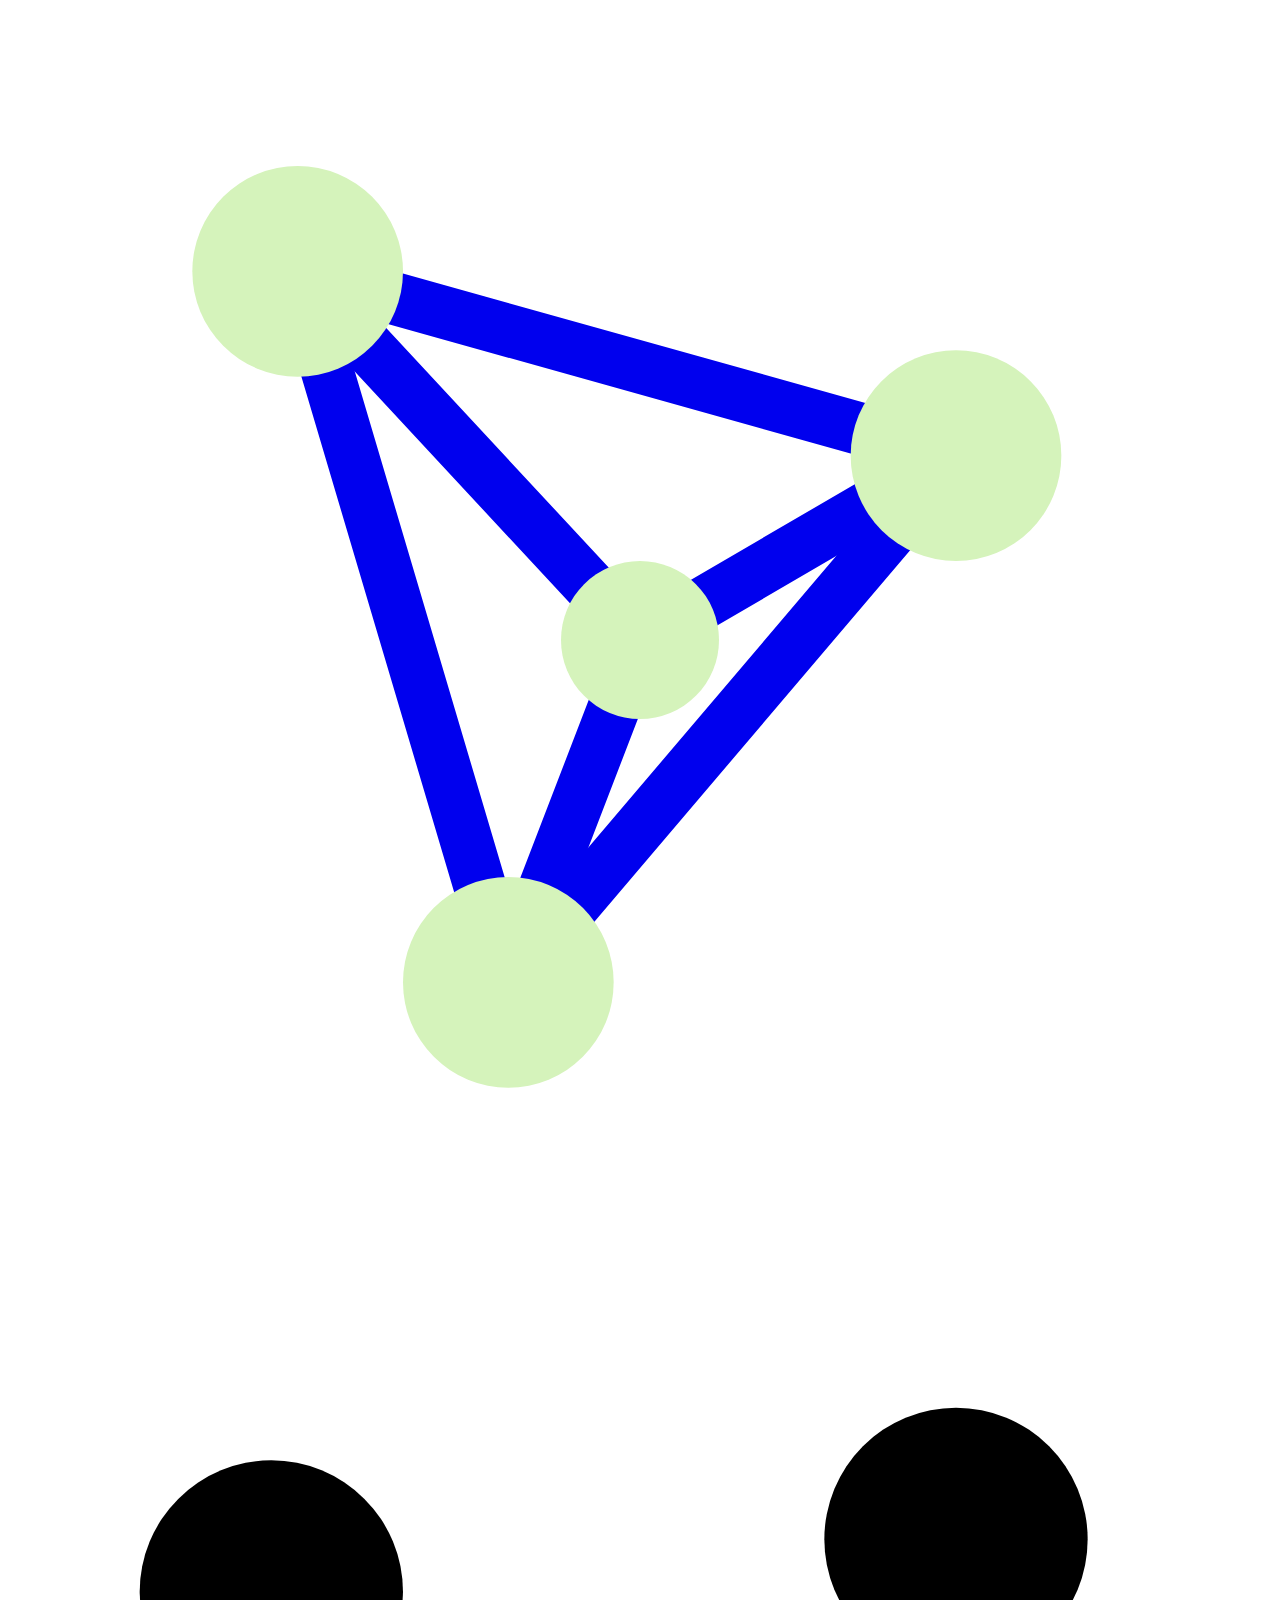
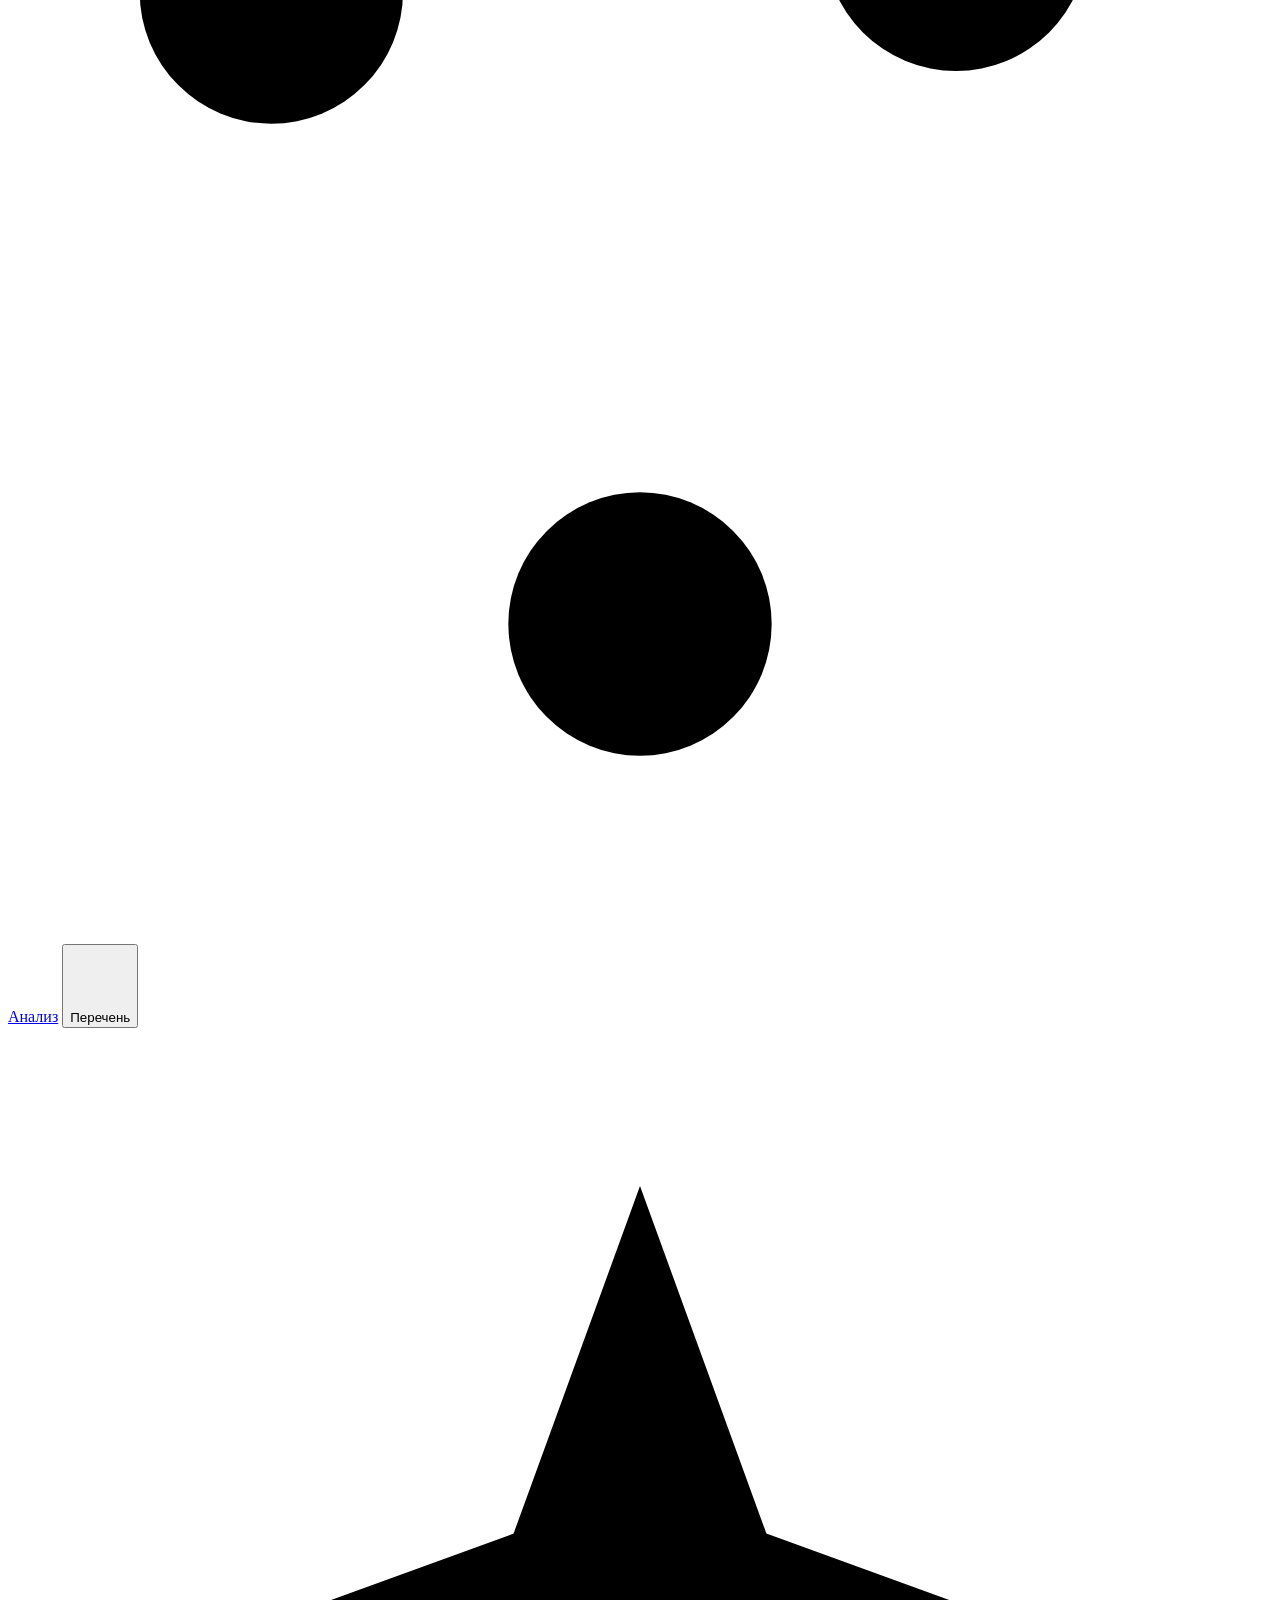
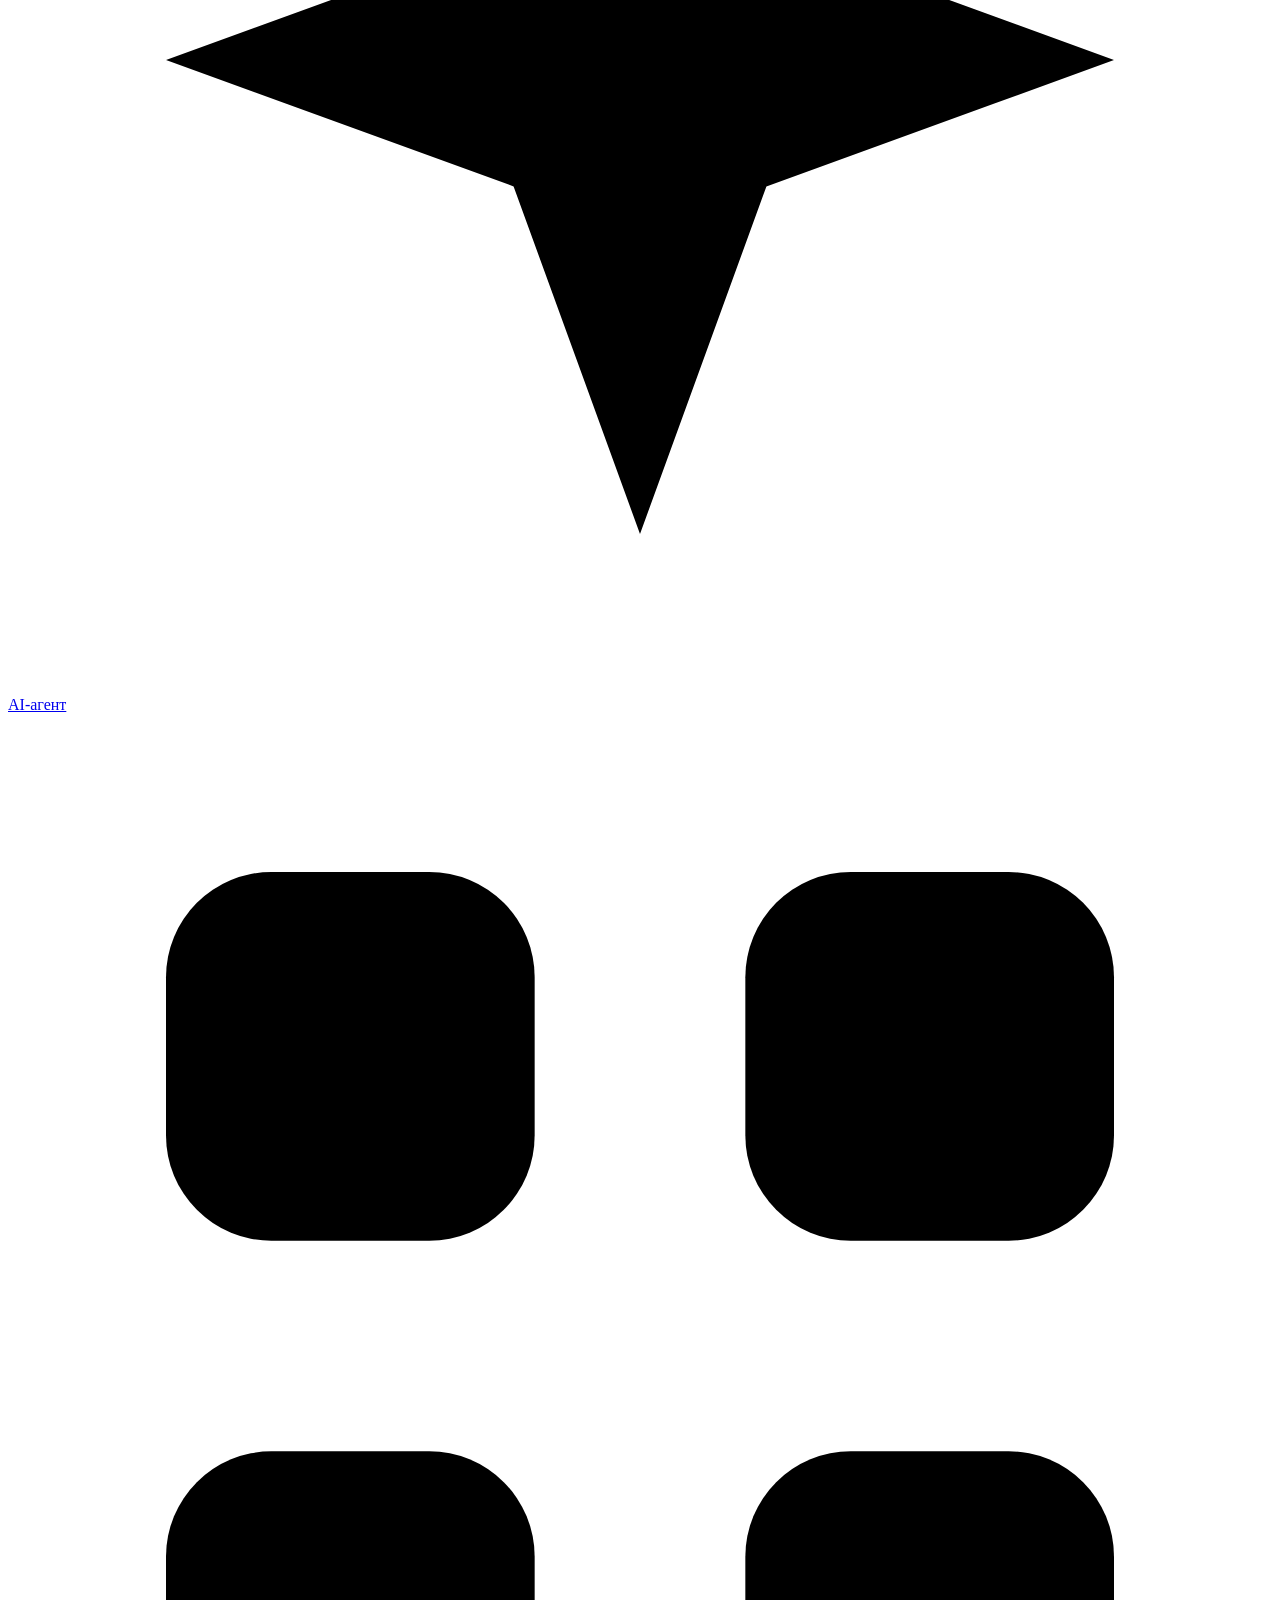
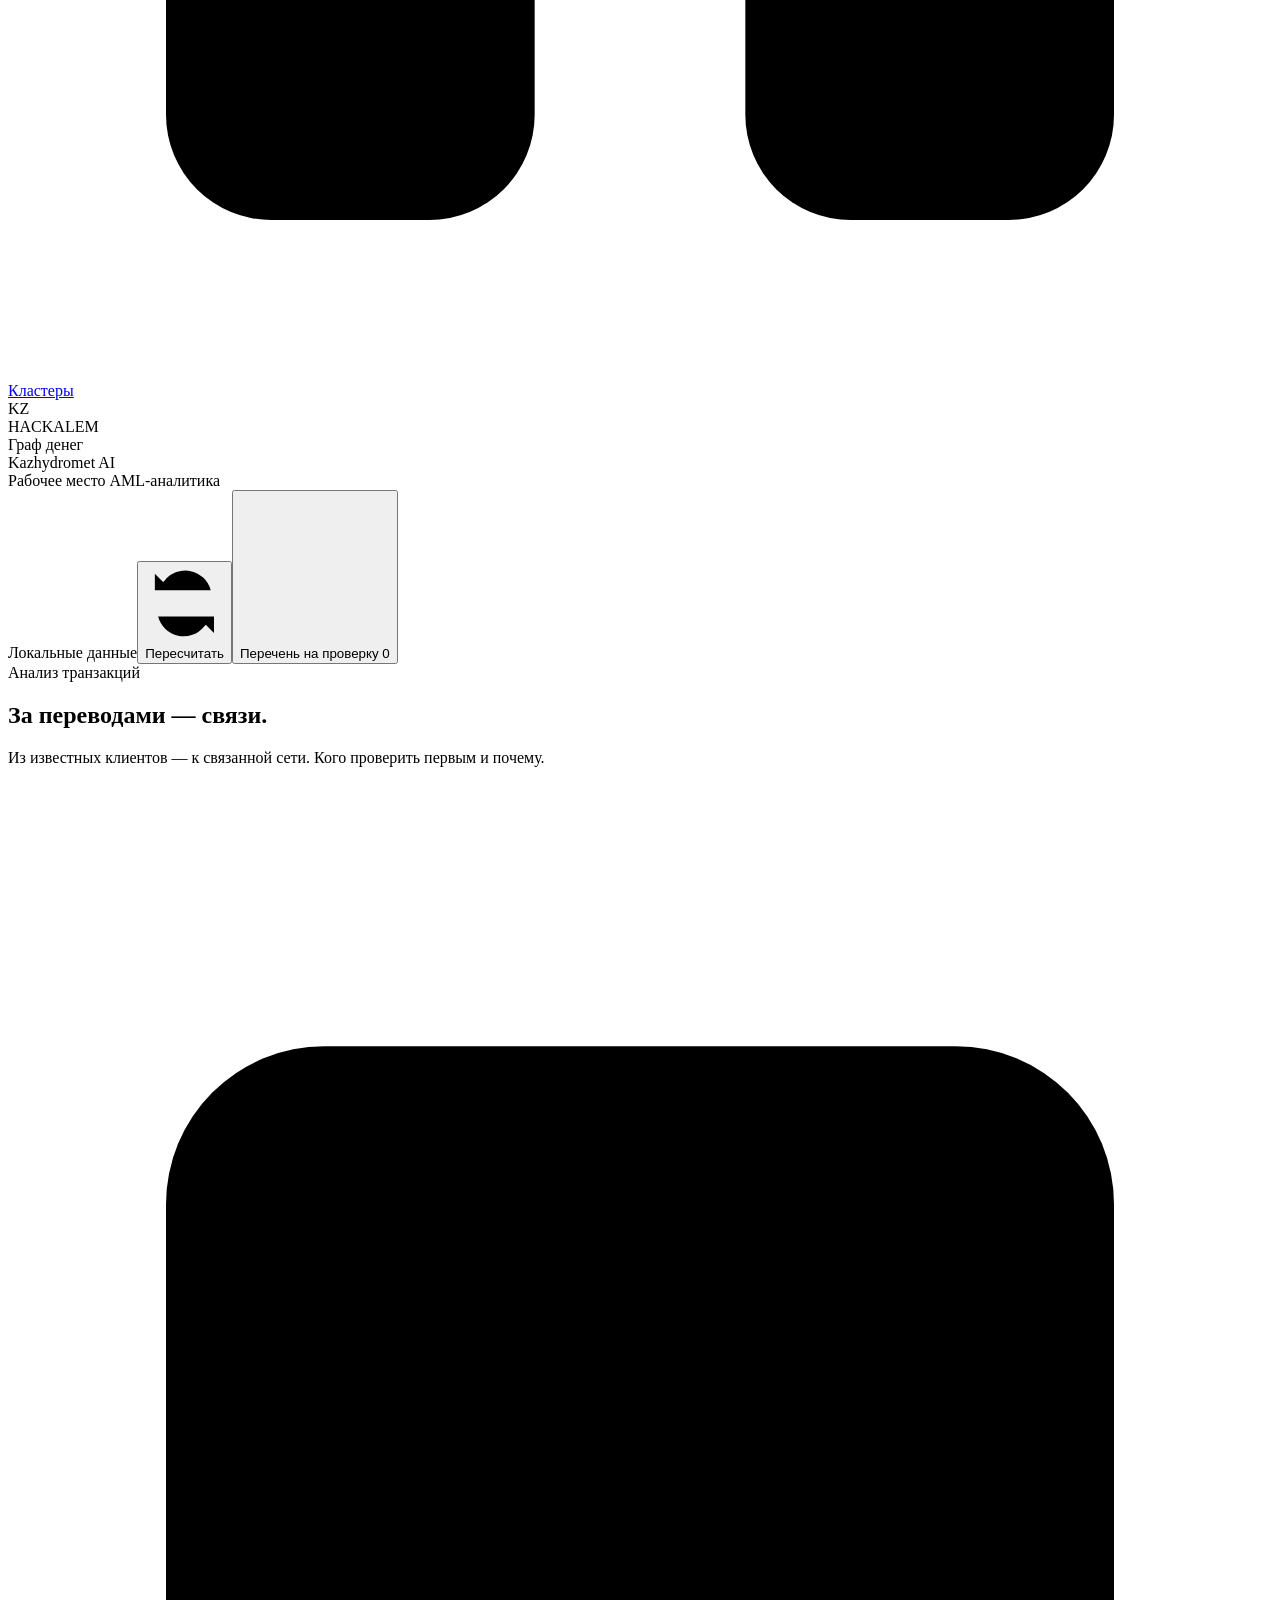
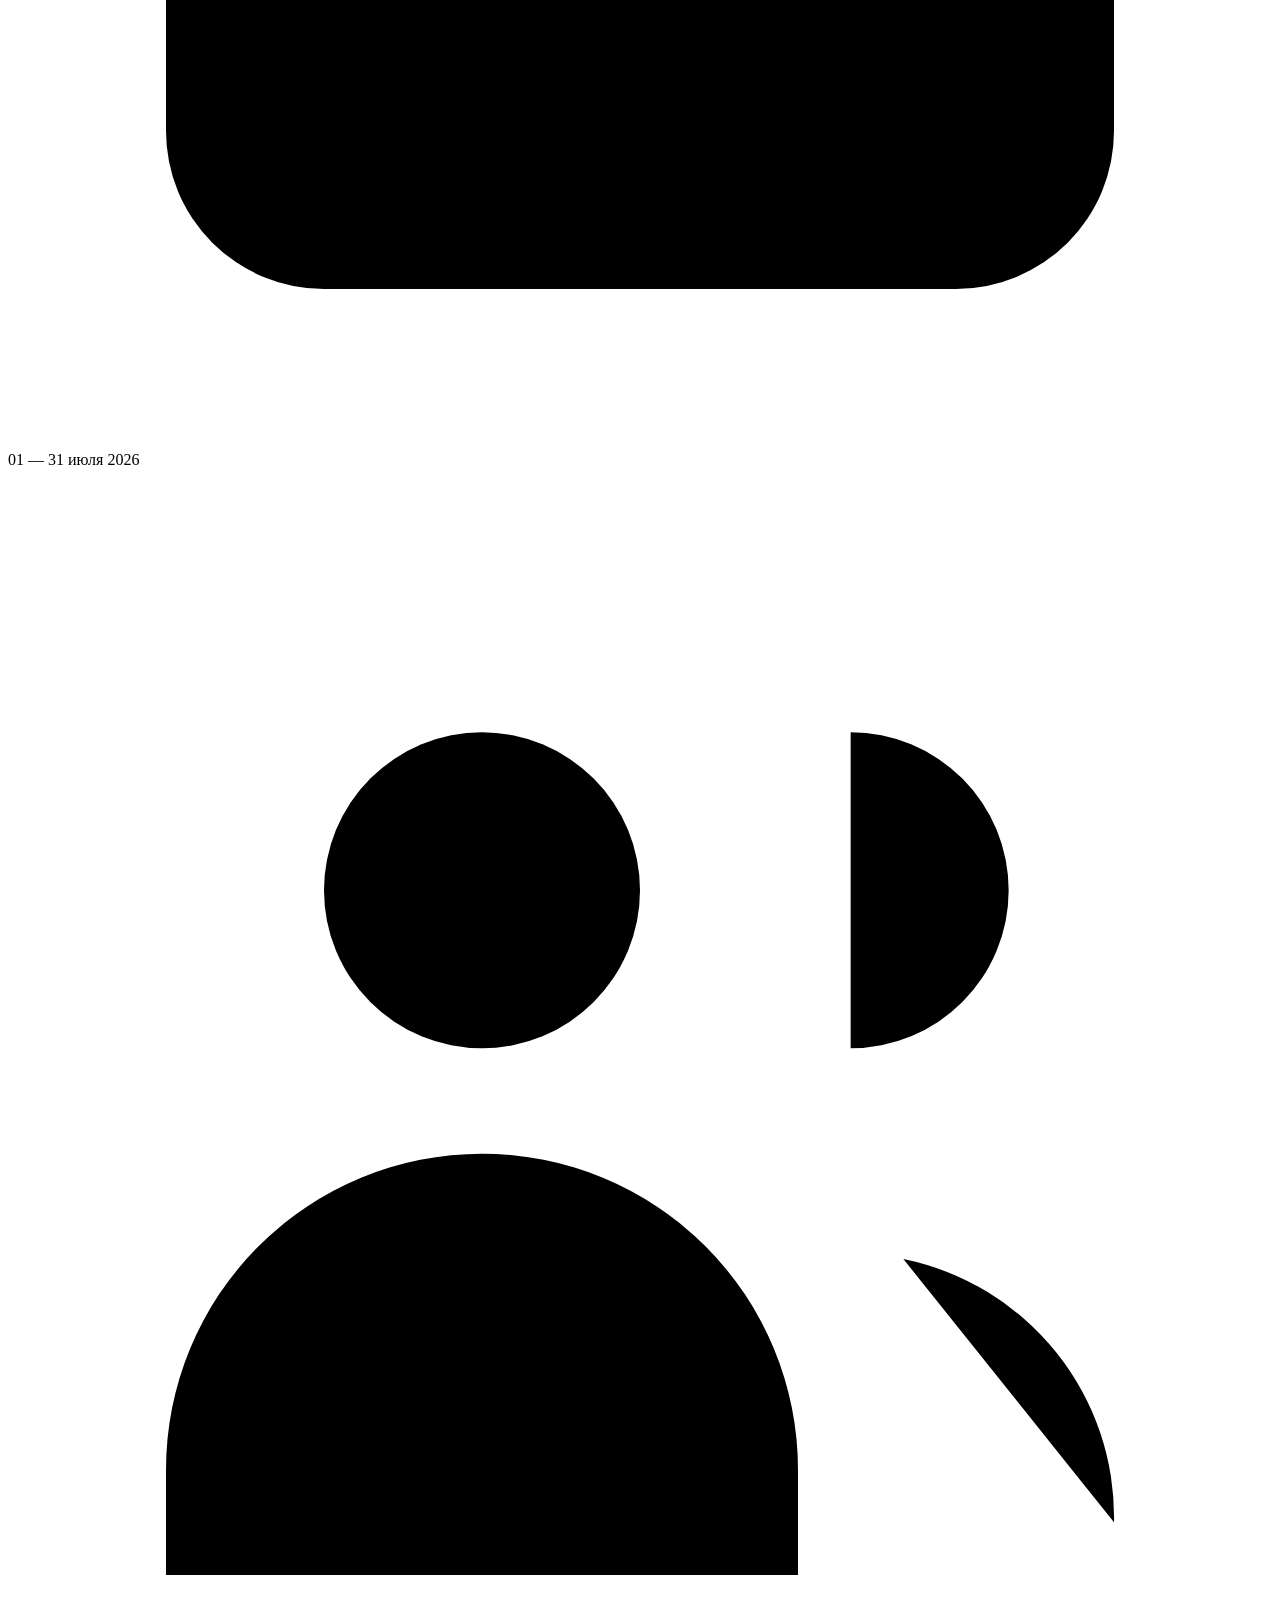
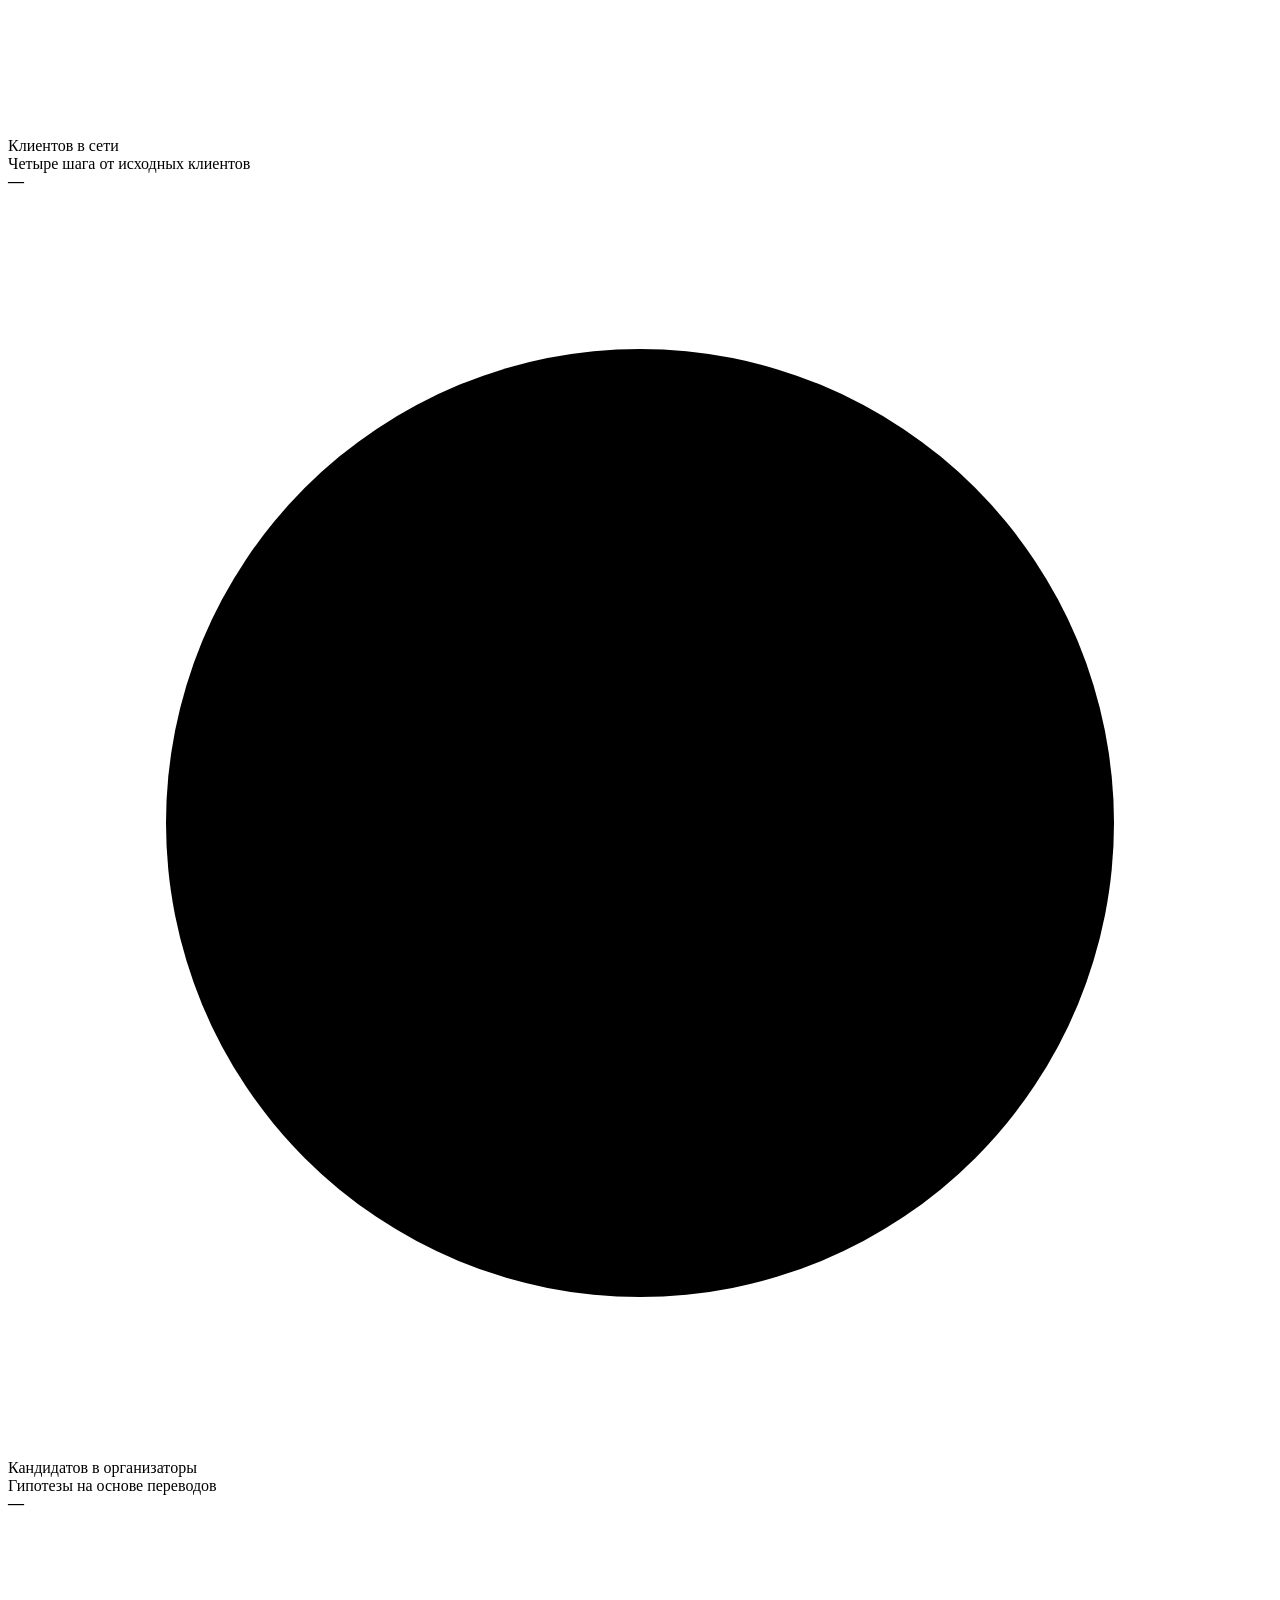
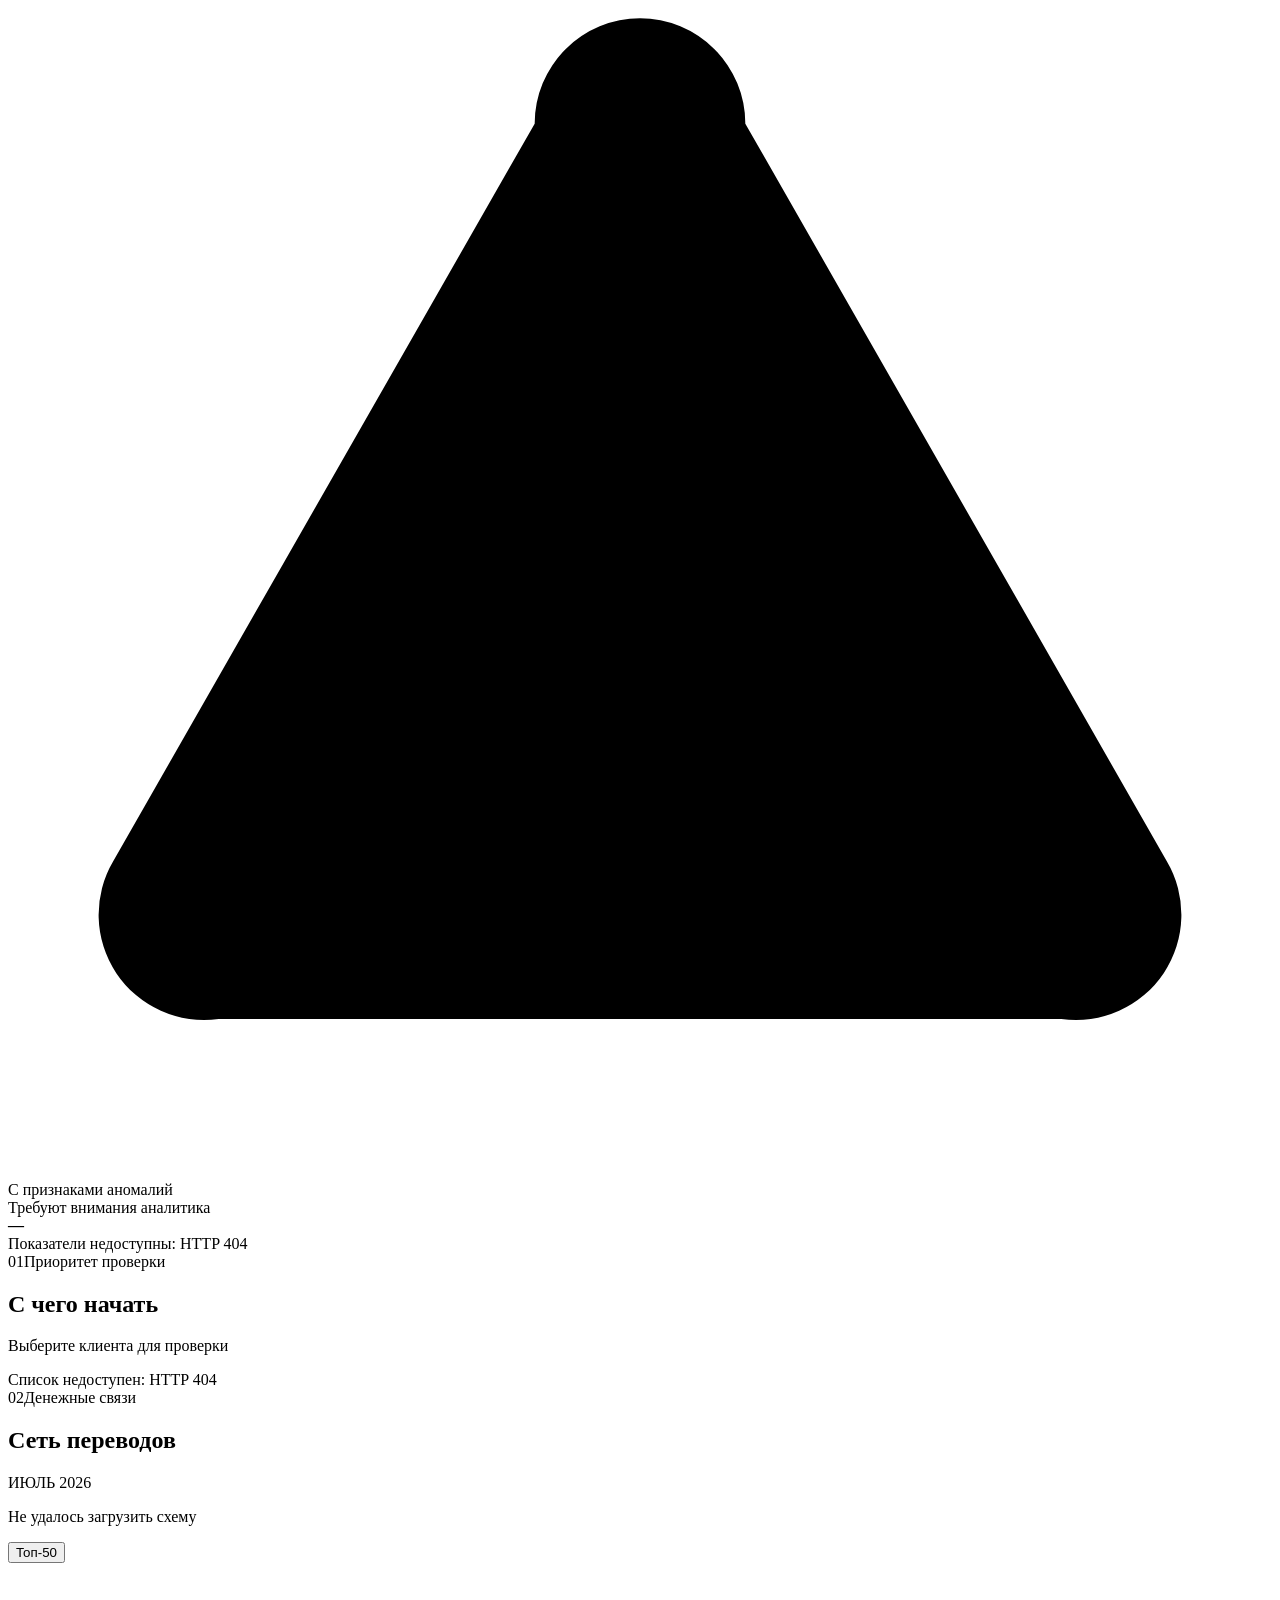
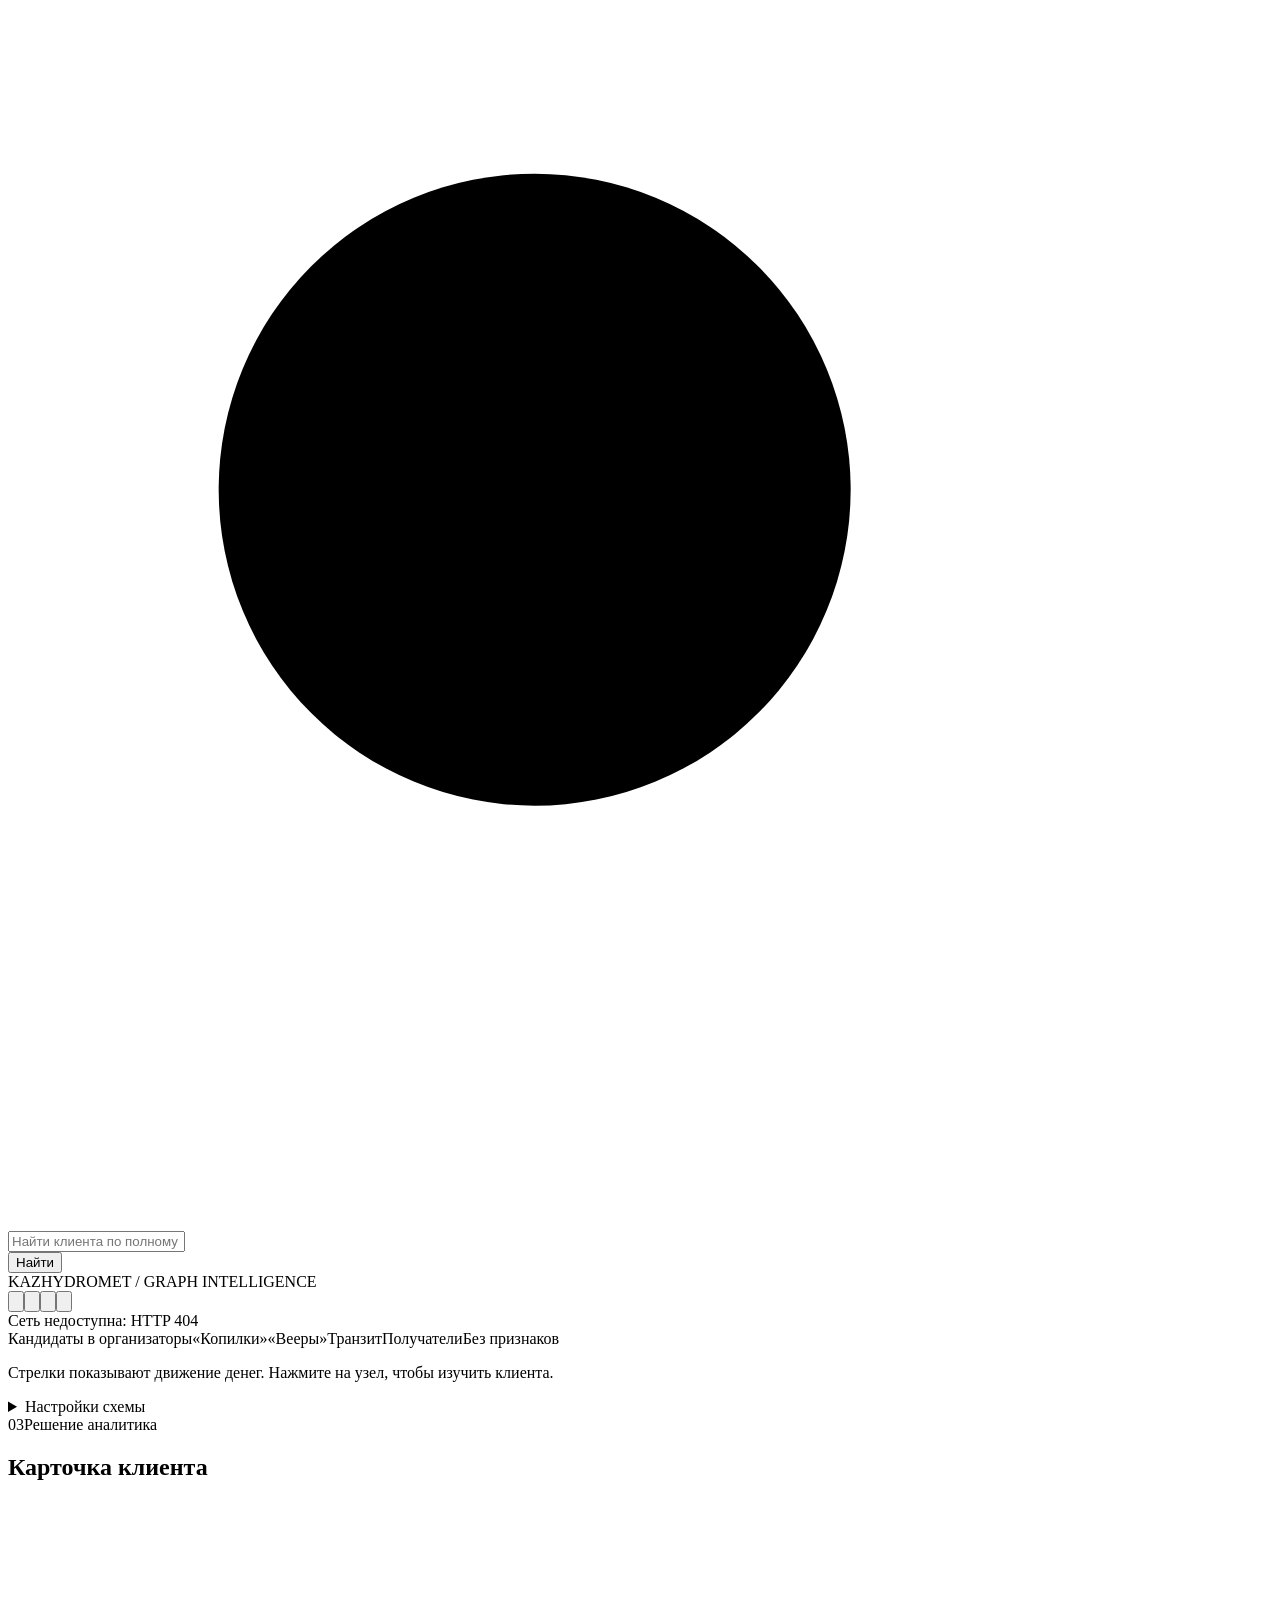
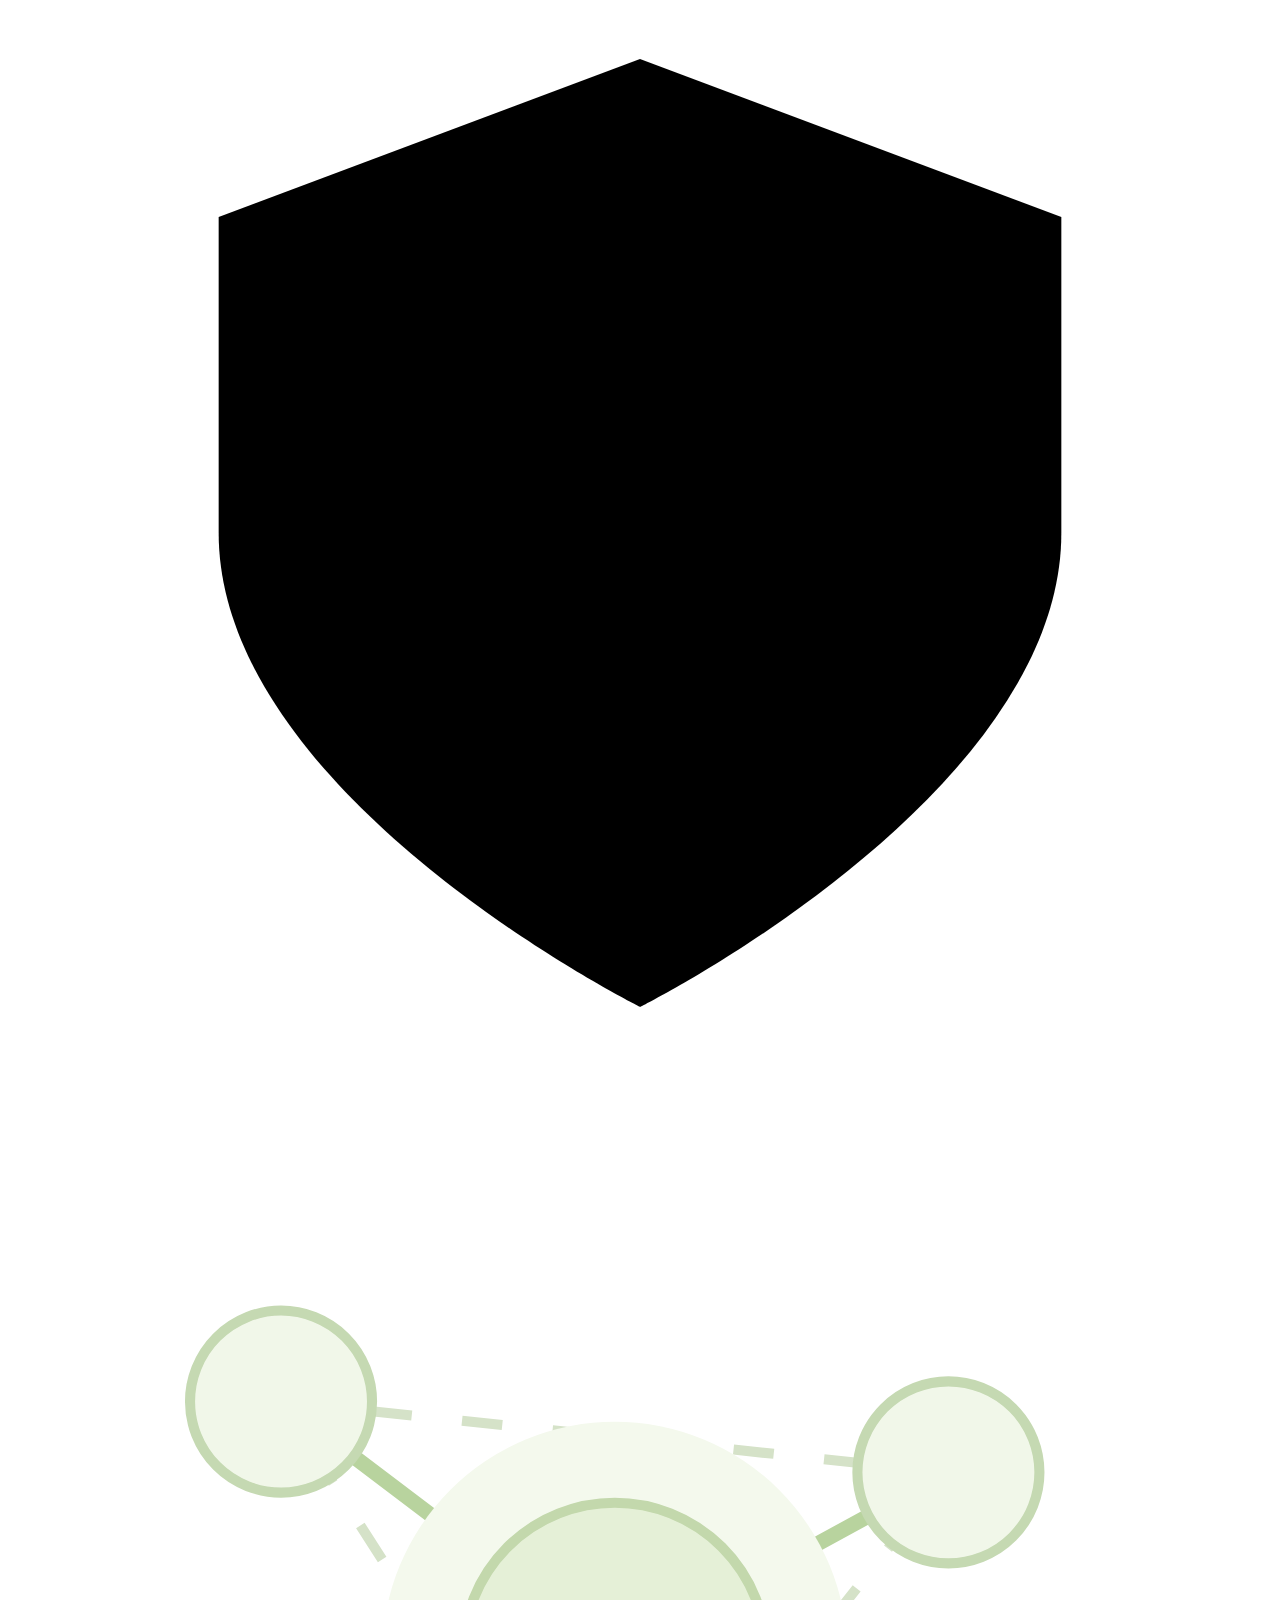
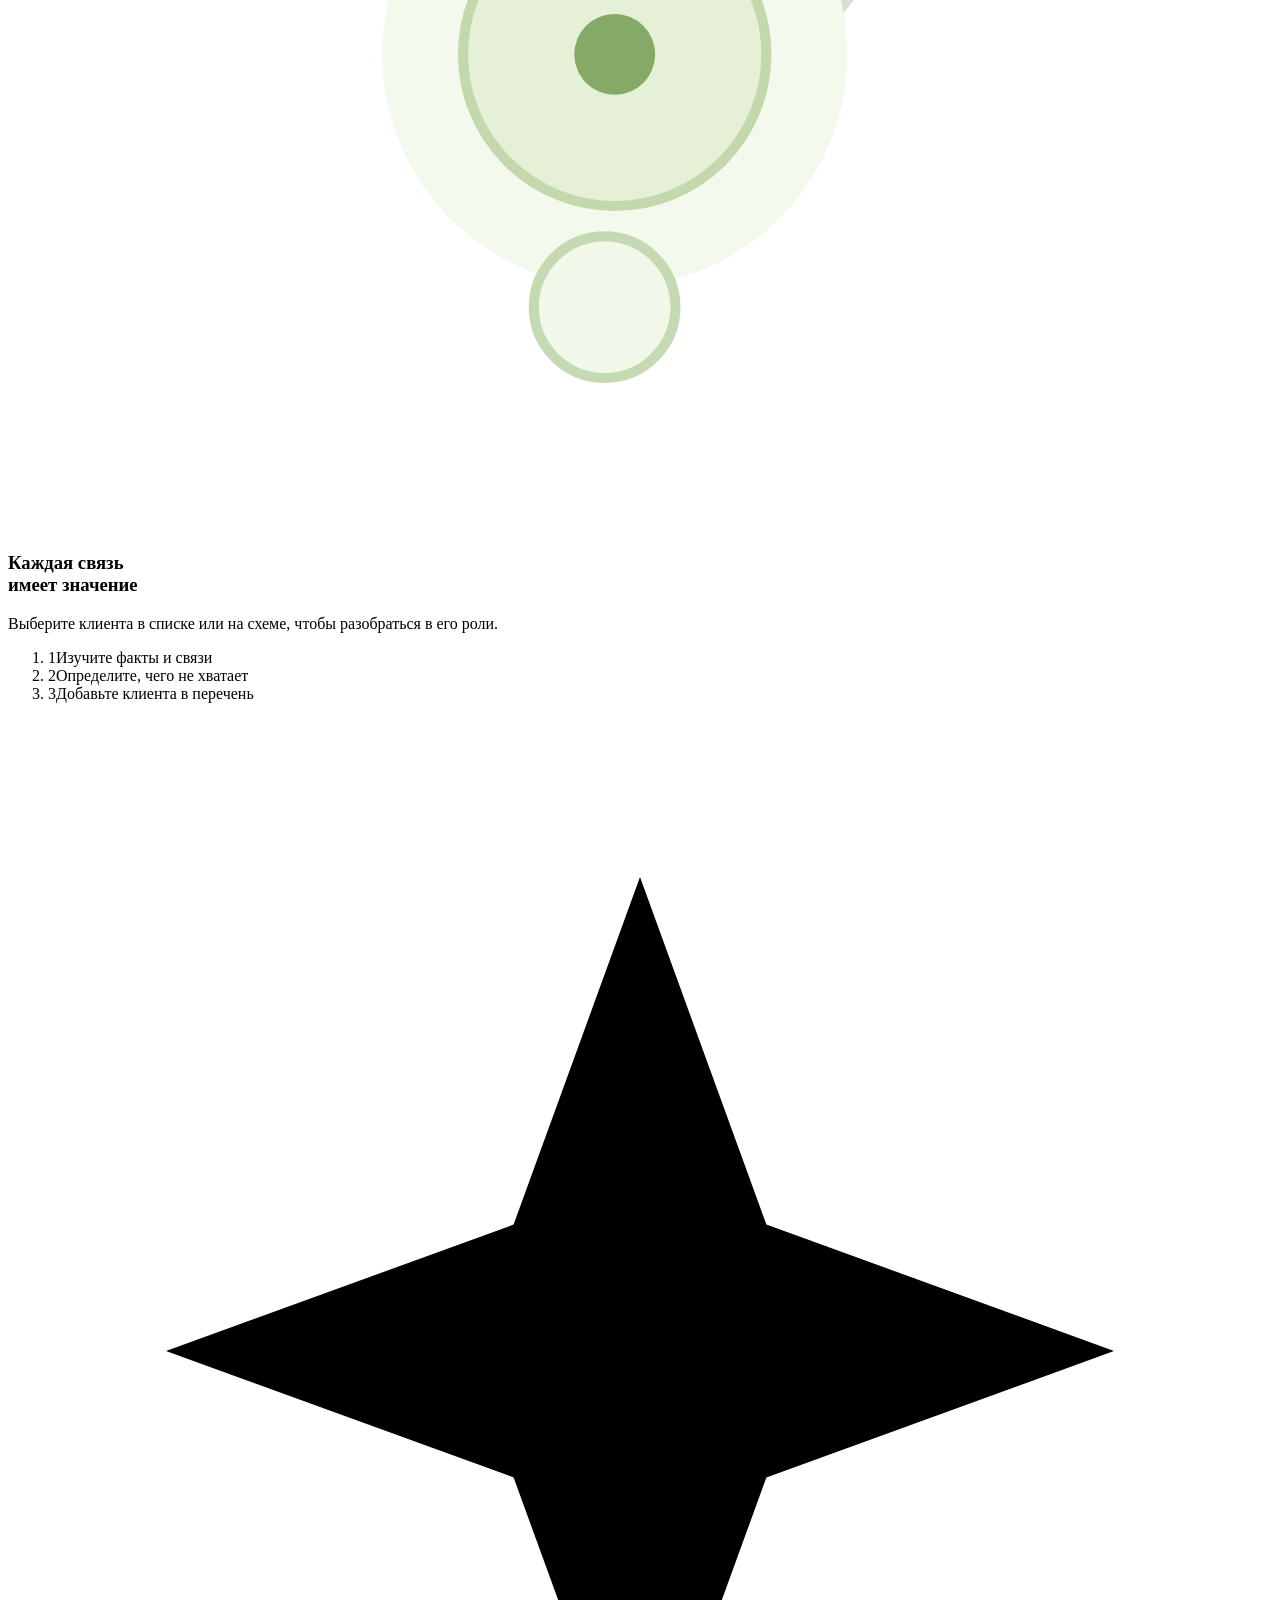
==== web/index.html @ e33b9da0 "auto: hourly snapshot (ALI)" ====
<!doctype html>
<html lang="ru">
<head>
<meta charset="utf-8"><meta name="viewport" content="width=device-width, initial-scale=1">
<title>Граф денег — перечень для проверки</title>
<link rel="icon" href="data:image/svg+xml,%3Csvg xmlns='http://www.w3.org/2000/svg' viewBox='0 0 64 64'%3E%3Crect width='64' height='64' rx='16' fill='%230f766e'/%3E%3Ctext x='32' y='46' text-anchor='middle' font-size='44' fill='white'%3E₸%3C/text%3E%3C/svg%3E">
<script src="/vendor/tailwind.js"></script><script src="/vendor/vis-network.min.js"></script>
<link rel="stylesheet" href="/app.css">
</head>
<body>
<nav class="rail" aria-label="Основная навигация">
 <a class="rail-brand" href="/" title="Граф денег — главная"><svg viewBox="0 0 48 48" fill="none" aria-hidden="true"><path d="m11 10 25 7-17 20-8-27Z" stroke="currentColor" stroke-width="2"/><path d="m11 10 13 14 12-7M24 24l-5 13" stroke="currentColor" stroke-width="2"/><circle cx="11" cy="10" r="4" fill="#d5f3bb"/><circle cx="36" cy="17" r="4" fill="#d5f3bb"/><circle cx="19" cy="37" r="4" fill="#d5f3bb"/><circle cx="24" cy="24" r="3" fill="#d5f3bb"/></svg></a>
 <div class="rail-nav">
  <a class="rail-link active" href="#workspace" data-scroll="workspace"><svg class="icon" viewBox="0 0 24 24" aria-hidden="true"><circle cx="5" cy="6" r="2.5"/><circle cx="18" cy="5" r="2.5"/><circle cx="12" cy="18" r="2.5"/><path d="m7 8 4 8M16 7l-3 9M8 6h7"/></svg><span>Анализ</span></a>
  <button class="rail-link" data-open-review><svg class="icon" viewBox="0 0 24 24" aria-hidden="true"><path d="M9 5h11M9 12h11M9 19h11M3 5h1M3 12h1M3 19h1"/></svg><span>Перечень</span></button>
  <a class="rail-link" href="#chatPanel" data-scroll="chatPanel"><svg class="icon" viewBox="0 0 24 24" aria-hidden="true"><path d="m12 3 2.4 6.6L21 12l-6.6 2.4L12 21l-2.4-6.6L3 12l6.6-2.4L12 3ZM20 2v4m-2-2h4"/></svg><span>AI-агент</span></a>
  <a class="rail-link" href="#clusterPanel" data-scroll="clusterPanel"><svg class="icon" viewBox="0 0 24 24" aria-hidden="true"><rect x="3" y="3" width="7" height="7" rx="2"/><rect x="14" y="3" width="7" height="7" rx="2"/><rect x="3" y="14" width="7" height="7" rx="2"/><rect x="14" y="14" width="7" height="7" rx="2"/></svg><span>Кластеры</span></a>
 </div>
 <div class="rail-bottom"><div class="rail-avatar" title="Команда Kazhydromet AI">KZ</div><span>HACKALEM</span></div>
</nav>
<div class="app-frame">
<header class="masthead"><div class="shell masthead-inner">
 <div class="brand"><div><div class="brand-title">Граф денег</div><div class="brand-subtitle">Kazhydromet AI</div></div><div class="brand-divider"></div><span class="workspace-label">Рабочее место AML-аналитика</span></div>
 <div class="actions"><span class="connection"><i></i>Локальные данные</span><button id="recompute" class="button" title="Пересчитать сеть из исходных данных"><svg class="icon" viewBox="0 0 24 24" aria-hidden="true"><path d="M20 8a8 8 0 0 0-14-3L3 8m0-5v5h5M4 16a8 8 0 0 0 14 3l3-3m0 5v-5h-5"/></svg><span>Пересчитать</span></button><button id="reviewOpen" class="button primary"><svg class="icon" viewBox="0 0 24 24" aria-hidden="true"><path d="M9 5h11M9 12h11M9 19h11M3 5h1M3 12h1M3 19h1"/></svg>Перечень на проверку <span class="count-badge" id="reviewCount">0</span></button></div>
</div></header>
<main class="shell">
<section aria-label="Обзор сети"><div class="intro"><div><div class="intro-label"><i></i>Анализ транзакций</div><h1>За переводами — связи.</h1><p id="introLine">Из известных клиентов — к связанной сети. Кого проверить первым и почему.</p></div><div class="period"><svg class="icon" viewBox="0 0 24 24" aria-hidden="true"><rect x="3" y="5" width="18" height="16" rx="3"/><path d="M7 3v4m10-4v4M3 11h18m-13 5h2m4 0h2"/></svg>01 — 31 июля 2026</div></div>
<div class="kpis">
 <div class="kpi"><div class="kpi-symbol"><svg class="icon" viewBox="0 0 24 24" aria-hidden="true"><circle cx="9" cy="8" r="3"/><path d="M3 21v-2a6 6 0 0 1 12 0v2m1-16a3 3 0 0 1 0 6m1 4a5 5 0 0 1 4 5"/></svg></div><div><div class="kpi-label">Клиентов в сети</div><div class="kpi-caption">Четыре шага от исходных клиентов</div></div><strong id="kpiNodes">—</strong></div>
 <div class="kpi emphasis"><div class="kpi-symbol"><svg class="icon" viewBox="0 0 24 24" aria-hidden="true"><circle cx="12" cy="12" r="9"/><circle cx="12" cy="12" r="5"/><circle cx="12" cy="12" r="1"/></svg></div><div><div class="kpi-label">Кандидатов в организаторы</div><div class="kpi-caption">Гипотезы на основе переводов</div></div><strong id="kpiCoordinators">—</strong></div>
 <div class="kpi alert"><div class="kpi-symbol"><svg class="icon" viewBox="0 0 24 24" aria-hidden="true"><path d="m10 4-8 14a2 2 0 0 0 2 3h16a2 2 0 0 0 2-3L14 4a2 2 0 0 0-4 0Z"/><path d="M12 9v5m0 3v.1"/></svg></div><div><div class="kpi-label">С признаками аномалий</div><div class="kpi-caption">Требуют внимания аналитика</div></div><strong id="kpiAnomalies">—</strong></div>
</div><div id="overviewStatus" class="status" role="status"></div></section>
<div class="workspace" id="workspace">
<section class="panel top-panel" aria-labelledby="topHeading"><div class="panel-heading"><div class="eyebrow"><span class="section-index">01</span>Приоритет проверки</div><h2 id="topHeading">С чего начать</h2><p class="small">Выберите клиента для проверки</p></div><div id="topList" class="top-list"></div><div class="top-footer"><button id="showMore" class="button small-button" hidden>Показать ещё <svg class="icon" viewBox="0 0 24 24" aria-hidden="true"><path d="M5 12h14m-5-5 5 5-5 5"/></svg></button></div><div id="topStatus" class="status top-status" role="status">Загружаю список…</div></section>
<section class="panel graph-panel" aria-labelledby="graphHeading"><div class="graph-heading"><div><div class="eyebrow"><span class="section-index">02</span>Денежные связи</div><div class="graph-title-row"><h2 id="graphHeading">Сеть переводов</h2><span class="live-pill">ИЮЛЬ 2026</span></div><p id="graphCount" class="small">Загружаю сеть…</p></div><button id="showTop" class="button small-button active" aria-pressed="true">Топ-50</button></div>
<form id="searchForm" class="search"><div class="search-field"><svg class="icon" viewBox="0 0 24 24" aria-hidden="true"><circle cx="10" cy="10" r="6"/><path d="m15 15 6 6"/></svg><input id="searchGid" inputmode="numeric" maxlength="18" aria-label="Поиск клиента по gid" placeholder="Найти клиента по полному gid" autocomplete="off"></div><button class="button primary">Найти</button></form>
<div class="graph-stage"><div id="network" aria-label="Схема сети с направлением переводов"></div><span class="graph-watermark">KAZHYDROMET / GRAPH INTELLIGENCE</span><div class="graph-toolbar"><button class="icon-button" id="zoomIn" title="Приблизить" aria-label="Приблизить схему"><svg class="icon" viewBox="0 0 24 24" aria-hidden="true"><path d="M12 5v14M5 12h14"/></svg></button><button class="icon-button" id="zoomOut" title="Отдалить" aria-label="Отдалить схему"><svg class="icon" viewBox="0 0 24 24" aria-hidden="true"><path d="M5 12h14"/></svg></button><button class="icon-button" id="fitGraph" title="Показать все узлы" aria-label="Уместить схему"><svg class="icon" viewBox="0 0 24 24" aria-hidden="true"><path d="M8 3H3v5m13-5h5v5M3 16v5h5m13-5v5h-5"/></svg></button><button class="icon-button" id="expandGraph" title="На весь экран" aria-label="Схема на весь экран"><svg class="icon" viewBox="0 0 24 24" aria-hidden="true"><path d="M14 3h7v7M10 21H3v-7m18-11-7 7M3 21l7-7"/></svg></button></div></div>
<div id="graphStatus" class="status graph-status" role="status">Загружаю связи…</div><div id="legend" class="legend"></div><p class="graph-help">Стрелки показывают движение денег. Нажмите на узел, чтобы изучить клиента.</p><details class="settings"><summary>Настройки схемы</summary><div class="settings-controls"><label>Цвет узлов<select id="colorMode"><option value="role">По роли</option><option value="cluster">По кластеру</option></select></label><label>Кластер<select id="clusterFilter"><option value="">Все</option></select></label><button id="showAll" class="button small-button" aria-pressed="false">Вся сеть</button></div><p class="small">Размер — приоритет, толщина стрелки — сумма. Чёрная рамка — исходный клиент, золотая — возвратные связи, пунктир — обрыв выгрузки.</p></details></section>
<aside class="panel node-panel" aria-labelledby="cardHeading"><div class="node-head"><div><div class="eyebrow"><span class="section-index">03</span>Решение аналитика</div><h2 id="cardHeading">Карточка клиента</h2><div id="nodeStatus" class="status" role="status"></div></div><div class="node-head-symbol"><svg class="icon" viewBox="0 0 24 24" aria-hidden="true"><path d="m12 3 8 3v6c0 5-8 9-8 9s-8-4-8-9V6l8-3Z"/><path d="m8 12 3 3 5-6"/></svg></div></div><div id="nodeCard" class="node-body"><div class="node-empty"><div class="empty-symbol"><svg viewBox="0 0 125 95" fill="none" aria-hidden="true"><path d="m27 23 66 7-34 43-32-50Z" stroke="#d5e2c8" stroke-dasharray="4 5"/><path d="m27 23 33 25 33-18M60 48l-1 25" stroke="#b8d39e" stroke-width="1.5"/><circle cx="60" cy="48" r="23" fill="#f4f9ed"/><circle cx="60" cy="48" r="15" fill="#e5f0d7" stroke="#c3d8ac"/><circle cx="27" cy="23" r="9" fill="#f1f7e9" stroke="#c5d9b2"/><circle cx="93" cy="30" r="9" fill="#f1f7e9" stroke="#c5d9b2"/><circle cx="59" cy="73" r="7" fill="#f1f7e9" stroke="#c5d9b2"/><circle cx="60" cy="48" r="4" fill="#85a967"/></svg></div><h3>Каждая связь<br>имеет значение</h3><p>Выберите клиента в списке или на схеме, чтобы разобраться в его роли.</p><ol class="empty-steps"><li><span>1</span>Изучите факты и связи</li><li><span>2</span>Определите, чего не хватает</li><li><span>3</span>Добавьте клиента в перечень</li></ol></div></div><div class="card-actions" id="cardActions" hidden></div></aside>
</div>
<section class="panel chat-panel" id="chatPanel" aria-labelledby="chatHeading"><div class="chat-title"><div class="ai-symbol"><svg class="icon" viewBox="0 0 24 24" aria-hidden="true"><path d="m12 3 2.4 6.6L21 12l-6.6 2.4L12 21l-2.4-6.6L3 12l6.6-2.4L12 3ZM20 2v4m-2-2h4"/></svg></div><div><h2 id="chatHeading">Второй взгляд. С опорой на данные.</h2><p class="small">AI-аналитик объяснит связи и покажет, как получил ответ</p></div><span class="ai-label"><i></i>Граф + AI</span></div><div id="hints" class="chat-hints"></div><div id="chatLog" class="chat-log" aria-live="polite"></div><form id="chatForm" class="chat-form"><input id="chatInput" placeholder="Задайте вопрос о клиенте, получателях или пути денег…" aria-label="Вопрос AI-аналитику" autocomplete="off"><button id="chatSend" class="button primary">Спросить <svg class="icon" viewBox="0 0 24 24" aria-hidden="true"><path d="M5 12h14m-5-5 5 5-5 5"/></svg></button></form><div id="chatContext" class="chat-context" hidden></div><div id="chatStatus" class="status" role="status"></div></section>
<details class="panel clusters" id="clusterPanel"><summary id="clustersHeading">Кластеры сети</summary><div class="cluster-intro"><p class="small">Группы связанных клиентов. Louvain на неориентированной проекции; направление переводов сохранено на схеме.</p><button id="clearCluster" class="button small-button">Сбросить фильтр</button></div><div id="clustersStatus" class="status" role="status">Загружаю кластеры…</div><div id="clustersList" class="cluster-grid"></div></details>
<footer><span>Гипотезы для проверки, не доказательство виновности. Только обезличенные данные.</span><a href="/graph.html">Запасной экран ↗</a></footer>
</main></div>
<dialog id="reviewDialog" class="review-dialog" aria-labelledby="reviewTitle"><div class="review-header"><div><div class="eyebrow">Результат работы аналитика</div><h2 id="reviewTitle">Перечень на проверку <span class="review-count">· <span id="reviewTotal">0</span></span></h2><p>Выбранные клиенты, обоснования и запросы недостающих сведений</p></div><button id="reviewClose" class="icon-button" aria-label="Закрыть перечень"><svg class="icon" viewBox="0 0 24 24" aria-hidden="true"><path d="m6 6 12 12M6 18 18 6"/></svg></button></div><div class="review-content"><p id="reviewEmpty" class="review-empty"></p><div id="reviewItems"></div></div><div class="review-footer"><div class="review-buttons"><button id="reviewClear" class="button">Очистить</button><a id="reviewDownload" class="button primary" aria-disabled="true"><svg class="icon" viewBox="0 0 24 24" aria-hidden="true"><path d="M12 3v12m-5-5 5 5 5-5M4 16v5h16v-5"/></svg>Скачать отчёт · Markdown</a></div><div id="reviewNotice" class="review-notice" role="status"></div><p class="review-fallback">Нужна отправная точка? <a href="/api/report?top=20" download="aml_report.md">Скачать топ-20 по приоритету</a></p></div></dialog>
<div id="toast" class="toast" role="status" aria-live="polite"></div>
<script>
'use strict';
const $ = (s) => document.querySelector(s);
const ROLE = {
 coordinator:{name:'Кандидат в организаторы',legend:'Кандидаты в организаторы',color:'#a63f37'},
 consolidator:{name:'Признаки консолидации',legend:'«Копилки»',color:'#b36b1b'},
 distributor:{name:'Признаки распределения',legend:'«Вееры»',color:'#8059a4'},
 transit:{name:'Признаки транзита',legend:'Транзит',color:'#3b78b0'},
 terminal:{name:'Возможный конечный получатель',legend:'Получатели',color:'#298568'},
 peripheral:{name:'Явных признаков нет',legend:'Без признаков',color:'#73848b'}
};
const state={graph:null,nodeMap:new Map(),neighbors:new Map(),network:null,selected:'',view:'top',cluster:'',chatBusy:false,chatMessages:[],chatContext:'',topRows:[],visibleTop:10};
const esc=(s)=>String(s??'').replace(/[&<>"']/g,(c)=>({'&':'&amp;','<':'&lt;','>':'&gt;','"':'&quot;',"'":'&#39;'}[c]));
const fmt=(n)=>new Intl.NumberFormat('ru-RU',{maximumFractionDigits:0}).format(Number(n??0));
const money=(n)=>fmt(n)+' ₸';
const percent=(n)=>fmt(Number(n??0)*100)+'%';
const role=(r)=>ROLE[r]||{name:String(r||'Роль не определена'),color:'#64748b'};
const shortGid=(id)=>'…'+String(id).slice(-10);
const status=(id,message,error=false)=>{const el=$('#'+id);el.textContent=message;el.classList.toggle('error',error);};
const hints=[
 {label:'Кого проверить первым?',question:()=>'Кого проверять первым и почему? Дай 5 клиентов с обоснованием.'},
 {label:'Объясни роль клиента',question:()=>(state.selected||state.topRows[0]?.gid)?'Объясни роль клиента '+(state.selected||state.topRows[0].gid)+' простыми словами. Какие факты и чего не хватает?':'Какие правила используются для назначения ролей?'},
 {label:'Найди общих получателей',question:()=>state.topRows.length>=2?'Кто собирает деньги с этих клиентов: '+state.topRows.slice(0,5).map(r=>r.gid).join(', ')+'?':'Кто собирает деньги сразу от нескольких известных следствию клиентов?'}
];
async function getJSON(url,options){const response=await fetch(url,options);if(!response.ok){let detail='';try{const payload=await response.json();detail=typeof payload.detail==='string'?payload.detail:'';}catch(_){}throw new Error(detail||'HTTP '+response.status);}return response.json();}
async function loadOverview(){status('overviewStatus','Загружаю показатели…');try{const d=await getJSON('/api/overview');$('#kpiNodes').textContent=fmt(d.nodes);$('#kpiCoordinators').textContent=fmt(d.roles?.coordinator);$('#kpiAnomalies').textContent=fmt(d.anomalies);$('#introLine').textContent=fmt(d.seeds)+' известный клиент → '+fmt(d.nodes)+' связанных. Ниже — кого проверить первым и почему';status('overviewStatus','');}catch(e){status('overviewStatus','Показатели недоступны: '+e.message,true);}}
function renderTop(){const rows=state.topRows.slice(0,state.visibleTop);$('#topList').innerHTML=rows.map(r=>'<button class="top-row'+(r.gid===state.selected?' active':'')+'" data-gid="'+esc(r.gid)+'"><span class="row-line"><span class="rank">'+esc(r.rank)+'</span><span class="short-gid" title="'+esc(r.gid)+'">'+esc(shortGid(r.gid))+'</span></span><span class="row-role" style="color:'+role(r.role).color+'">'+esc(role(r.role).name)+'</span><span class="row-plain">'+esc(r.plain||'Откройте карточку для объяснения роли')+'</span></button>').join('');$('#showMore').hidden=state.visibleTop>=state.topRows.length;status('topStatus',rows.length?'Показано '+rows.length+' из '+state.topRows.length+' приоритетных клиентов':'Список пока пуст. Выполните пересчёт.');}
async function loadTop(){status('topStatus','Загружаю список…');try{state.topRows=(await getJSON('/api/top?n=50')).map(r=>({...r,gid:String(r.gid)}));state.visibleTop=10;renderTop();}catch(e){status('topStatus','Список недоступен: '+e.message,true);}}
function clusterColor(id){return 'hsl('+((Number(id)*137.508)%360)+', 48%, 45%)';}
function renderLegend(){
 $('#legend').innerHTML=$('#colorMode').value==='cluster'
  ? '<span>Цвет — кластер; роль — в карточке клиента.</span>'
  : Object.values(ROLE).map(r=>'<span><i class="dot" style="background:'+r.color+'"></i>'+esc(r.legend)+'</span>').join('');
}
function graphNode(n){const c=$('#colorMode').value==='cluster'?clusterColor(n.cluster):role(n.role).color;return{id:n.id,label:n.id===state.selected?shortGid(n.id):undefined,title:esc(n.id)+' · '+esc(role(n.role).name)+'<br>'+esc(n.plain||''),color:{background:c,border:n.is_seed?'#21303c':n.in_core?'#d8ac48':c,highlight:{background:c,border:'#172b3a'}},font:{color:'#243d49',size:14,face:'Segoe UI',background:'rgba(255,255,255,.88)'},size:7+15*Number(n.priority||0),borderWidth:n.is_seed||n.in_core?3:1,shape:'dot',shapeProperties:{borderDashes:n.truncated?[5,4]:false}};}
function graphEdge(e){return{id:e.from+'→'+e.to,from:e.from,to:e.to,arrows:{to:{enabled:true,scaleFactor:.65}},width:Math.max(.7,Math.log10(Math.max(1,Number(e.sum_kzt||0)))-3.3),color:{color:'#9dab8d',highlight:'#176c53',opacity:.55},title:money(e.sum_kzt)+' · '+fmt(e.n_tx)+' переводов',smooth:{type:'continuous'}};}
function renderGraph(ids,view){
 if(!state.graph)return;state.view=view;
 for(const [buttonId,mode] of [['showTop','top'],['showAll','all']]){$('#'+buttonId).classList.toggle('active',view===mode);$('#'+buttonId).setAttribute('aria-pressed',String(view===mode));}
 const selected=new Set(ids),nodes=state.graph.nodes.filter(n=>selected.has(n.id)),edges=state.graph.edges.filter(e=>selected.has(e.from)&&selected.has(e.to));
 if(state.network)state.network.destroy();if(!window.vis?.Network){status('graphStatus','Не загрузилась локальная библиотека схемы.',true);return;}
 const network=new vis.Network($('#network'),{nodes:nodes.map(graphNode),edges:edges.map(graphEdge)},{autoResize:true,interaction:{hover:true,keyboard:true},layout:{improvedLayout:false,randomSeed:42},nodes:{chosen:true},edges:{selectionWidth:2},physics:{enabled:true,solver:'forceAtlas2Based',forceAtlas2Based:{gravitationalConstant:-45,springLength:95,springConstant:.04},stabilization:{enabled:true,iterations:250}}});
 state.network=network;network.on('click',params=>{if(params.nodes.length)openNode(String(params.nodes[0]));});
 network.once('stabilizationIterationsDone',()=>{if(state.network!==network)return;network.setOptions({physics:false});if(state.selected&&selected.has(state.selected))network.selectNodes([state.selected]);network.fit({animation:false,padding:32});status('graphStatus',view==='neighborhood'?'Прямые связи выбранного клиента':view==='cluster'?'Кластер '+state.cluster:view==='all'?'Вся сеть · расположение зафиксировано':'50 клиентов с наибольшим приоритетом');});
 $('#graphCount').textContent=fmt(nodes.length)+' клиентов · '+fmt(edges.length)+' связей';status('graphStatus',nodes.length?'Располагаю клиентов на схеме…':'Нет клиентов для отображения');
}
function markCluster(){document.querySelectorAll('.cluster-row').forEach(el=>el.classList.toggle('active',el.dataset.cluster===state.cluster));}
function showTop(){state.cluster='';$('#clusterFilter').value='';markCluster();if(state.graph)renderGraph(state.graph.nodes.slice().sort((a,b)=>Number(b.priority)-Number(a.priority)).slice(0,50).map(n=>n.id),'top');}
function showAll(){state.cluster='';$('#clusterFilter').value='';markCluster();if(state.graph)renderGraph(state.graph.nodes.map(n=>n.id),'all');}
function showCluster(id){state.cluster=String(id);$('#clusterFilter').value=state.cluster;markCluster();if(state.graph)renderGraph(state.graph.nodes.filter(n=>String(n.cluster)===state.cluster).map(n=>n.id),'cluster');}
function showNeighborhood(id){if(state.graph)renderGraph(new Set([id,...(state.neighbors.get(id)||[])]),'neighborhood');}
async function loadGraph(){status('graphStatus','Загружаю сеть…');try{const graph=await getJSON('/api/graph');graph.nodes=graph.nodes.map(n=>({...n,id:String(n.id)}));graph.edges=graph.edges.map(e=>({...e,from:String(e.from),to:String(e.to)}));state.graph=graph;state.nodeMap=new Map(graph.nodes.map(n=>[n.id,n]));state.neighbors=new Map(graph.nodes.map(n=>[n.id,new Set()]));graph.edges.forEach(e=>{state.neighbors.get(e.from)?.add(e.to);state.neighbors.get(e.to)?.add(e.from);});const linked=state.selected||(/^#\d{18}$/.test(location.hash)?location.hash.slice(1):'');if(linked)await openNode(linked);else showTop();}catch(e){status('graphStatus','Сеть недоступна: '+e.message,true);$('#graphCount').textContent='Не удалось загрузить схему';}}
async function loadClusters(){status('clustersStatus','Загружаю кластеры…');try{const rows=await getJSON('/api/clusters');$('#clustersHeading').textContent='Кластеры сети · '+rows.length;$('#clusterFilter').innerHTML='<option value="">Все</option>'+rows.map(r=>'<option value="'+esc(r.cluster_id)+'">#'+esc(r.cluster_id)+' · '+fmt(r.n_nodes)+'</option>').join('');$('#clustersList').innerHTML=rows.map(r=>'<button class="cluster-row" data-cluster="'+esc(r.cluster_id)+'"><strong>Кластер '+esc(r.cluster_id)+'</strong><p>'+fmt(r.n_nodes)+' клиентов · '+fmt(r.n_seed)+' известных следствию</p><p>'+money(r.sum_kzt_internal)+' внутри группы</p><p>'+esc(r.hypothesis)+'</p></button>').join('');status('clustersStatus',rows.length?'':'Кластеры пока не построены.');markCluster();}catch(e){status('clustersStatus','Кластеры недоступны: '+e.message,true);}}
function metric(label,value){return '<div class="metric"><div class="metric-label">'+esc(label)+'</div><div class="metric-value">'+esc(value)+'</div></div>';}
function flowTable(title,rows,empty){return '<div class="card-section"><h3>'+title+'</h3>'+(rows.length?rows.slice(0,5).map(r=>'<div class="flow-row"><div><button class="gid-button" data-gid="'+esc(r.gid)+'" title="'+esc(r.gid)+'">'+esc(r.gid)+'</button><div class="role-caption" style="color:'+role(r.role).color+'">'+esc(role(r.role).name)+'</div></div><div class="amount">'+money(r.sum_kzt)+'<div class="small">'+fmt(r.n_tx)+' переводов</div></div></div>').join(''):'<p>'+empty+'</p>')+'</div>';}
function routeBlock(d){
 const rows=Array.isArray(d.repeated_routes)?d.repeated_routes:[];
 return '<details class="card-details routes-details"><summary>Повторяющиеся маршруты ('+fmt(d.repeated_routes_count||0)+')</summary>'+rows.map(r=>'<div class="card-section"><p>'+r.gids.map(g=>'<button class="gid-button" data-gid="'+esc(g)+'">'+esc(g)+'</button>').join(' → ')+'</p><p><strong>'+fmt(r.repeats)+' повторов по датам</strong>; на звеньях '+fmt(r.first_leg.n_tx)+' и '+fmt(r.second_leg.n_tx)+' переводов.</p><p>Суммы звеньев: '+money(r.first_leg.sum_kzt)+' → '+money(r.second_leg.sum_kzt)+'.</p>'+(r.examples||[]).slice(0,2).map(e=>'<p>'+esc(e.in_date)+' → '+esc(e.out_date)+'</p>').join('')+'</div>').join('')+'<div class="card-section"><p>'+(rows.length?'Показаны первые '+fmt(rows.length)+' цепочки. ':'Цепочки с двумя совместимыми повторами не найдены. ')+esc(d.repeated_routes_note||'Даты не доказывают происхождение одних и тех же средств.')+'</p></div></details>';
}
function renderCard(d){
 const m=d.metrics||{},gaps=Array.isArray(d.gaps)?d.gaps:[],flags=Array.isArray(m.anomaly_flags)?m.anomaly_flags.filter(Boolean).join('; '):String(m.anomaly_flags||'');
 const pass=(d.is_seed||m.is_seed||m.truncated||Number(m.pass_through)===-1)?'Не определено':percent(m.pass_through);
 const fast=(m.truncated||Number(m.out_deg)===0)?'Не наблюдается':percent(m.fast_share);
 $('#nodeCard').innerHTML='<div class="card-identity"><div class="full-gid">'+esc(d.gid)+'</div><button class="copy-gid" id="copyGid" title="Скопировать полный gid" aria-label="Скопировать полный gid"><svg class="icon" viewBox="0 0 24 24" aria-hidden="true"><rect x="8" y="8" width="12" height="13" rx="2"/><path d="M16 8V3H3v13h5"/></svg></button></div><h3 class="card-role" style="color:'+role(d.role).color+'">'+esc(role(d.role).name)+'</h3><p class="card-plain">'+esc(d.plain||'Оценка по видимым переводам')+'</p>'+
 '<div class="facts"><div class="fact">Получил от <strong>'+fmt(m.in_deg)+' людей</strong> — <strong>'+money(m.in_kzt)+'</strong></div><div class="fact">'+(m.truncated?'Исходящие неизвестны — обрыв на 4-м шаге':'Отправил <strong>'+fmt(m.out_deg)+' людям</strong> — <strong>'+money(m.out_kzt)+'</strong>')+'</div><div class="fact">Место в списке проверки: <strong>#'+esc(d.rank)+'</strong></div></div>'+
 '<div class="card-section"><h3>Почему такая роль</h3><p>'+esc(d.evidence)+'</p></div>'+
 '<div class="card-section"><h3>Что проверить дальше</h3>'+(gaps.length?'<ul>'+gaps.map(g=>'<li>'+esc(g)+'</li>').join('')+'</ul>':'<p>Сопоставить переводы с источником доходов и назначением платежей. Этих сведений в выгрузке нет.</p>')+'</div>'+
 (Number(m.anomaly_count)>0?'<div class="card-section anomaly"><h3>Признаки аномалий</h3><p>'+esc(flags||'Сработали правила поиска необычных переводов.')+'</p></div>':'')+routeBlock(d)+
 '<details class="card-details"><summary>Подробные метрики</summary><div class="metric-grid">'+metric('Приоритет проверки',percent(d.priority_score))+metric('Сила правила роли',percent(d.role_score))+metric('Ушло за ≤2 дня',fast)+metric('Отправил / получил',pass)+metric('Циклы до 6 шагов',fmt(m.cycles))+metric('Известных клиентов за 2 шага',fmt(m.seeds_2hop))+metric('Кластер',fmt(d.cluster_id))+metric('Шаг от исходных клиентов',fmt(m.depth))+'</div><p class="small" style="margin-top:12px">Период: '+esc(d.first_date||'нет переводов')+(d.last_date?' — '+esc(d.last_date):'')+'. Баллы не означают вероятность виновности.</p>'+flowTable('5 крупнейших плательщиков',d.in||[],'Видимых входящих переводов нет.')+flowTable('5 крупнейших получателей',d.out||[],'Видимых исходящих переводов нет.')+'</details><a class="button node-report" href="/api/report?gids='+encodeURIComponent(d.gid)+'" download="aml_report.md">↓ Скачать карточку и запросы</a>';
 $('#nodeCard').scrollTop=0;
 $('#cardActions').hidden=false;
 $('#cardActions').innerHTML='<button id="reviewToggle" class="button primary" data-review-gid="'+esc(d.gid)+'">+ В перечень на проверку</button><p>Решение о проверке остаётся за аналитиком</p>';
 window.dispatchEvent(new CustomEvent('aml:node',{detail:d}));
 $('#chatContext').hidden=false;
 $('#chatContext').textContent='Контекст следующего вопроса: клиент '+d.gid;
 state.chatContext=d.gid;

}
async function openNode(id,record=true){id=String(id);if(!/^\d{18}$/.test(id))return;state.selected=id;$('#searchGid').value=id;document.querySelectorAll('.top-row').forEach(el=>el.classList.toggle('active',el.dataset.gid===id));if(record&&location.hash!=='#'+id)history.pushState(null,'','#'+id);$('#cardActions').hidden=true;status('nodeStatus','Загружаю карточку…');$('#nodeCard').innerHTML='<p class="small">Проверяю роль и связи клиента…</p>';if(state.graph&&state.nodeMap.has(id))showNeighborhood(id);try{const d=await getJSON('/api/node/'+encodeURIComponent(id));if(state.selected!==id)return;if(d.error)throw new Error(d.error);renderCard(d);status('nodeStatus','');}catch(e){if(state.selected===id){$('#nodeCard').innerHTML='<p class="small">Проверьте 18 цифр gid или выберите клиента из списка.</p>';status('nodeStatus','Клиент не найден или карточка недоступна: '+e.message,true);}}}
function linkedReply(reply){return esc(reply).replace(/(^|[^\d])(\d{18})(?!\d)/g,(match,prefix,gid)=>prefix+'<button class="gid-button" data-gid="'+gid+'">'+gid+'</button>');}
function appendChat(kind,content){const el=document.createElement('div');el.className='chat-line '+kind;el.innerHTML=content;$('#chatLog').append(el);$('#chatLog').scrollTop=$('#chatLog').scrollHeight;return el;}
async function sendChat(question){if(!question||state.chatBusy)return;state.chatBusy=true;$('#chatSend').disabled=true;document.querySelectorAll('.hint').forEach(b=>b.disabled=true);appendChat('user',esc(question));const answer=appendChat('assistant','Агент изучает данные…');status('chatStatus','Ответ может занять несколько секунд.');try{const d=await getJSON('/api/chat',{method:'POST',headers:{'Content-Type':'application/json'},body:JSON.stringify({messages:[...state.chatMessages.slice(-18),{role:'user',content:state.chatContext?'Выбранный клиент: '+state.chatContext+'\nВопрос аналитика: '+question:question}]})});state.chatMessages.push({role:'user',content:state.chatContext?'Выбранный клиент: '+state.chatContext+'\nВопрос аналитика: '+question:question},{role:'assistant',content:d.reply||'Ответ пуст.'});state.chatMessages=state.chatMessages.slice(-18);const trace=Array.isArray(d.trace)?d.trace:[];answer.innerHTML='<div class="mode-label">'+(d.mode==='live'?'AI-аналитик · ответ по инструментам':'Демо-режим · ответ по данным графа')+'</div>'+linkedReply(d.reply||'Ответ пуст. Попробуйте уточнить вопрос.')+'<div class="trace"><strong>Проверка данных · '+trace.length+' вызовов</strong>'+trace.map((t,i)=>'<details><summary>'+(i+1)+'. '+esc(t.tool)+'</summary><pre>'+esc(typeof t.args==='string'?t.args:JSON.stringify(t.args))+'</pre></details>').join('')+'</div>';status('chatStatus','');$('#chatLog').scrollTop=$('#chatLog').scrollHeight;}catch(e){answer.textContent='Не удалось получить ответ: '+e.message;status('chatStatus','Можно повторить вопрос. Список и карточки доступны.',true);}finally{state.chatBusy=false;$('#chatSend').disabled=false;document.querySelectorAll('.hint').forEach(b=>b.disabled=false);}}
document.addEventListener('click',event=>{const gid=event.target.closest('[data-gid]');if(gid){openNode(gid.dataset.gid);return;}const cluster=event.target.closest('[data-cluster]');if(cluster)showCluster(cluster.dataset.cluster);});
$('#showMore').addEventListener('click',()=>{state.visibleTop+=10;renderTop();});
$('#colorMode').addEventListener('change',()=>{renderLegend();if(!state.graph)return;if(state.view==='all')showAll();else if(state.view==='cluster')showCluster(state.cluster);else if(state.view==='neighborhood')showNeighborhood(state.selected);else showTop();});
$('#clusterFilter').addEventListener('change',e=>e.target.value?showCluster(e.target.value):showTop());
$('#clearCluster').addEventListener('click',showTop);$('#showTop').addEventListener('click',showTop);$('#showAll').addEventListener('click',showAll);
$('#searchForm').addEventListener('submit',e=>{e.preventDefault();const id=$('#searchGid').value.trim();if(!/^\d{18}$/.test(id)){status('nodeStatus','Введите полный gid из 18 цифр.',true);return;}openNode(id);});
$('#chatForm').addEventListener('submit',e=>{e.preventDefault();const q=$('#chatInput').value.trim();if(q){$('#chatInput').value='';sendChat(q);}});
window.addEventListener('hashchange',()=>{if(/^#\d{18}$/.test(location.hash))openNode(location.hash.slice(1),false);});
$('#recompute').addEventListener('click',async()=>{const button=$('#recompute');const original=button.innerHTML;button.disabled=true;button.textContent='Пересчитываю…';status('overviewStatus','Пересчёт от исходных переводов…');try{await getJSON('/api/recompute',{method:'POST'});await Promise.all([loadOverview(),loadTop(),loadGraph(),loadClusters()]);}catch(e){status('overviewStatus','Не удалось пересчитать: '+e.message,true);}finally{button.disabled=false;button.innerHTML=original;}});

let toastTimer;
function toast(message){clearTimeout(toastTimer);$('#toast').textContent=message;toastTimer=setTimeout(()=>{$('#toast').textContent='';},3300);}
document.addEventListener('click',async event=>{
 const nav=event.target.closest('[data-scroll]');
 if(nav){event.preventDefault();const target=document.getElementById(nav.dataset.scroll);if(target?.tagName==='DETAILS')target.open=true;target?.scrollIntoView({behavior:matchMedia('(prefers-reduced-motion: reduce)').matches?'instant':'smooth'});document.querySelectorAll('.rail-link').forEach(el=>el.classList.toggle('active',el===nav));}
 if(event.target.closest('[data-open-review]'))window.reviewList?.open();
 if(event.target.closest('#copyGid')){try{await navigator.clipboard.writeText(state.selected);toast('Полный gid скопирован');}catch(_){toast('Копирование недоступно. Выделите gid в карточке.');}}
});
$('#zoomIn').addEventListener('click',()=>{if(state.network)state.network.moveTo({scale:Math.min(3,state.network.getScale()*1.3),animation:{duration:180}});});
$('#zoomOut').addEventListener('click',()=>{if(state.network)state.network.moveTo({scale:Math.max(.04,state.network.getScale()/1.3),animation:{duration:180}});});
$('#fitGraph').addEventListener('click',()=>state.network?.fit({animation:{duration:250}}));
$('#expandGraph').addEventListener('click',async()=>{try{if(document.fullscreenElement)await document.exitFullscreen();else await $('.graph-panel').requestFullscreen();}catch(_){toast('Полноэкранный режим недоступен в этом браузере');}});
document.addEventListener('fullscreenchange',()=>setTimeout(()=>state.network?.fit({animation:false}),100));
window.addEventListener('aml:review',event=>{const selected=new Set(event.detail.gids);document.querySelectorAll('.top-row').forEach(el=>{el.querySelector('.row-selected')?.remove();if(selected.has(el.dataset.gid)){const mark=document.createElement('span');mark.className='row-selected';mark.textContent='✓';mark.title='В перечне на проверку';el.querySelector('.row-line').append(mark);}});});

renderLegend();
$('#hints').innerHTML=hints.map((h,i)=>'<button class="hint" data-hint="'+i+'">'+esc(h.label)+'</button>').join('');
$('#hints').addEventListener('click',e=>{const b=e.target.closest('[data-hint]');if(b)sendChat(hints[Number(b.dataset.hint)].question());});
Promise.allSettled([loadOverview(),loadTop(),loadGraph(),loadClusters()]);
</script>
<script src="/review-list.js"></script>
</body>
</html>
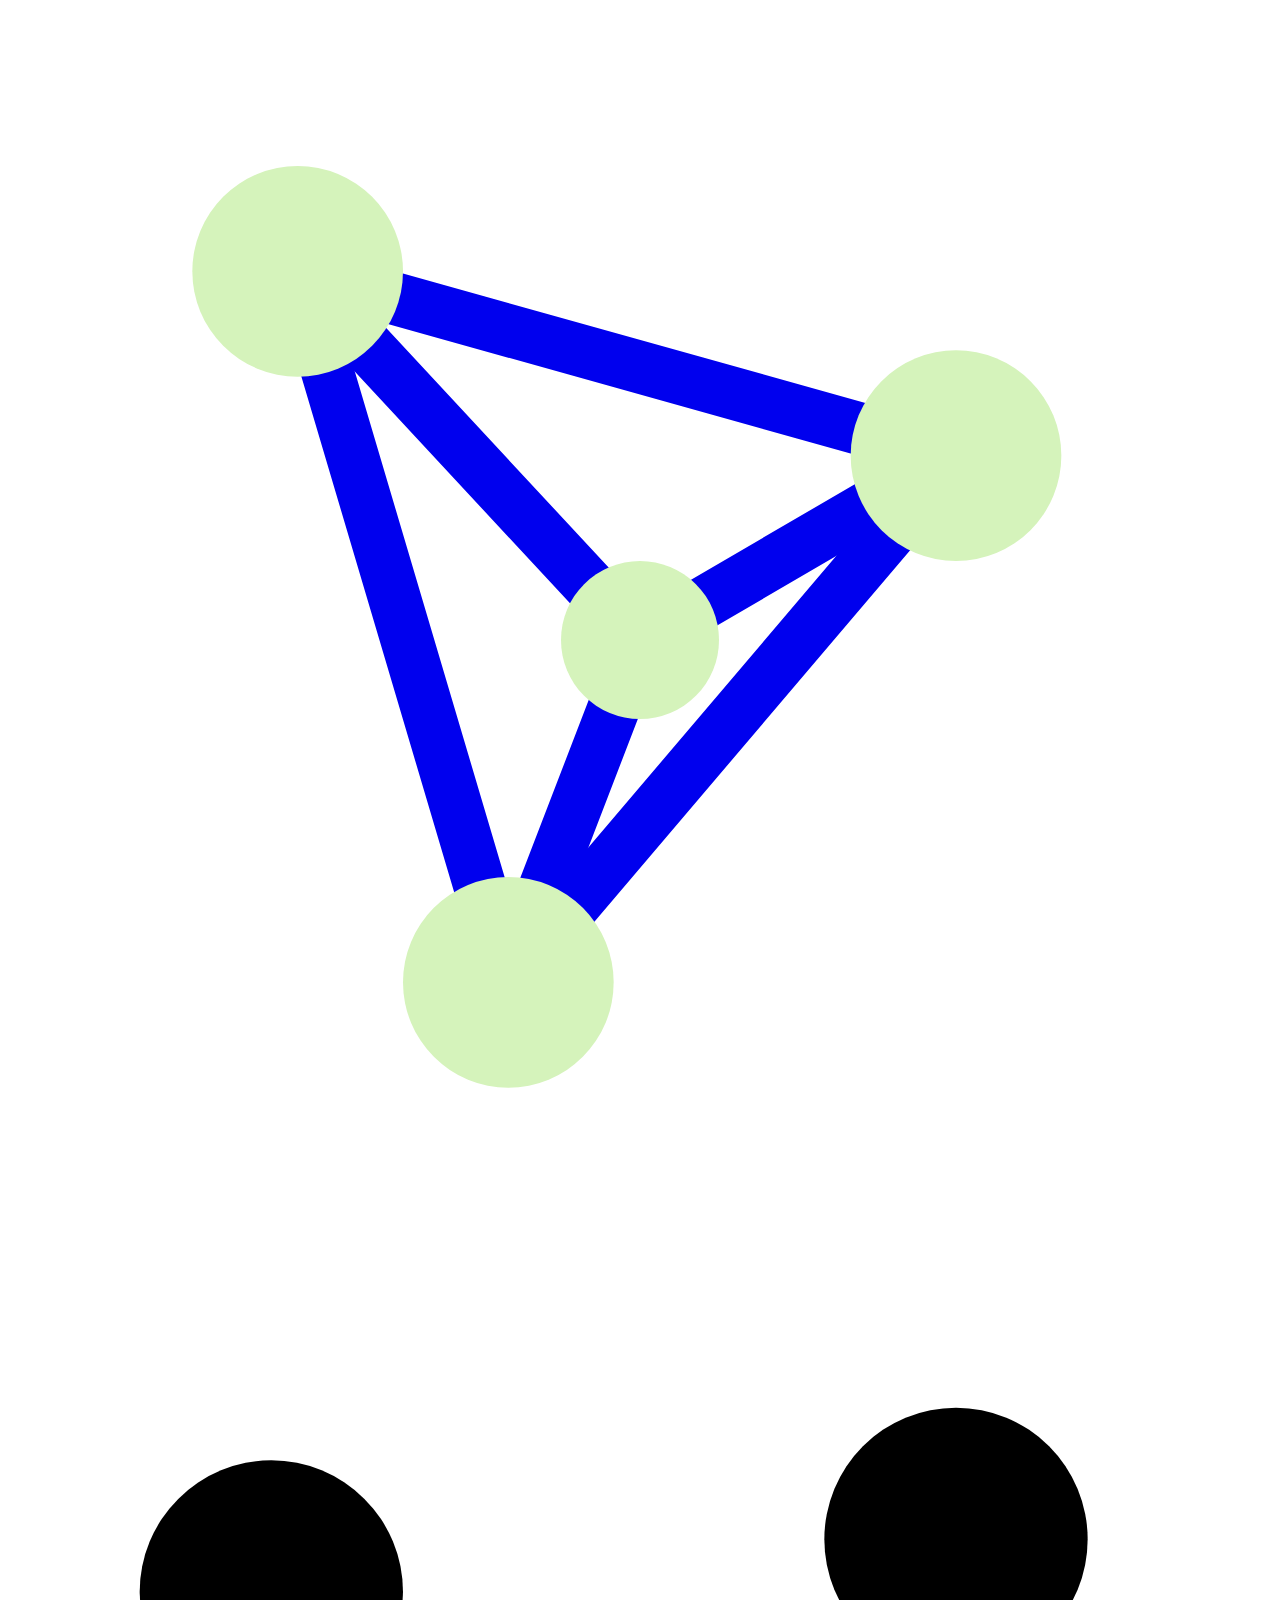
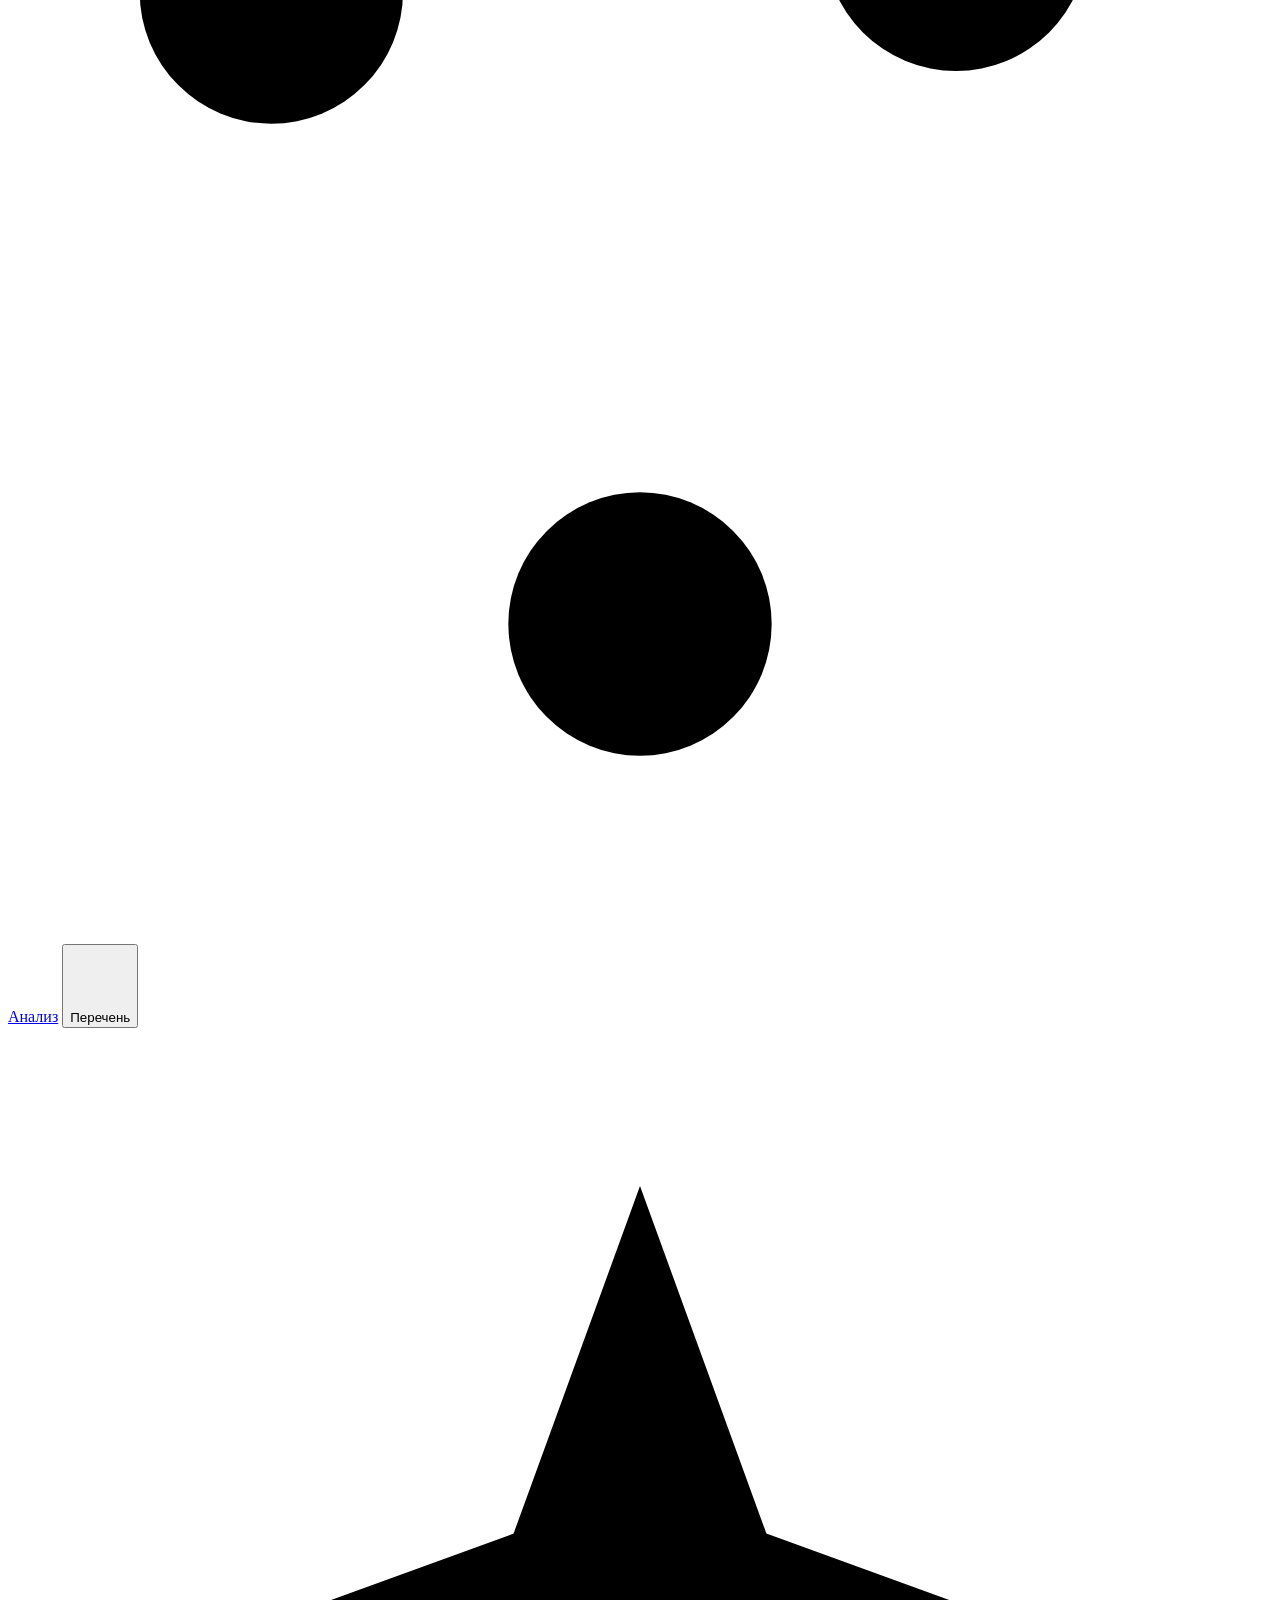
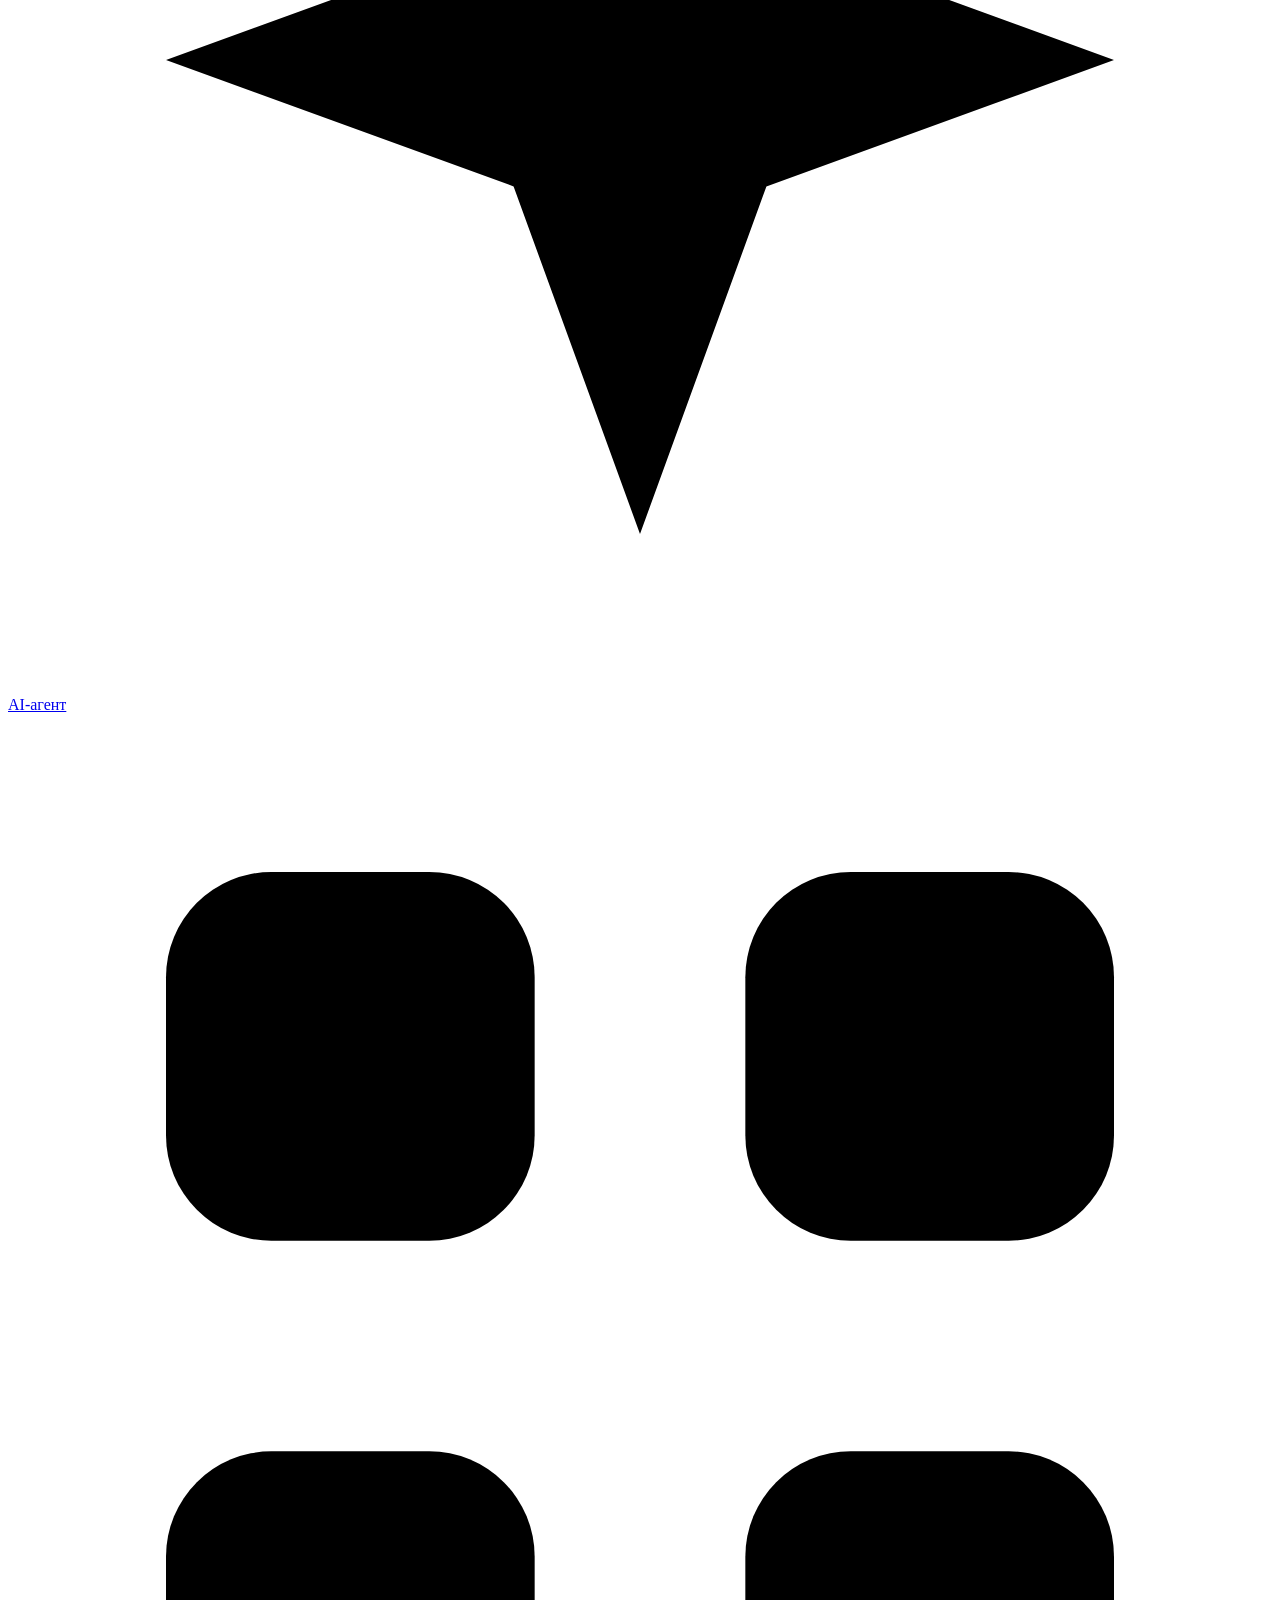
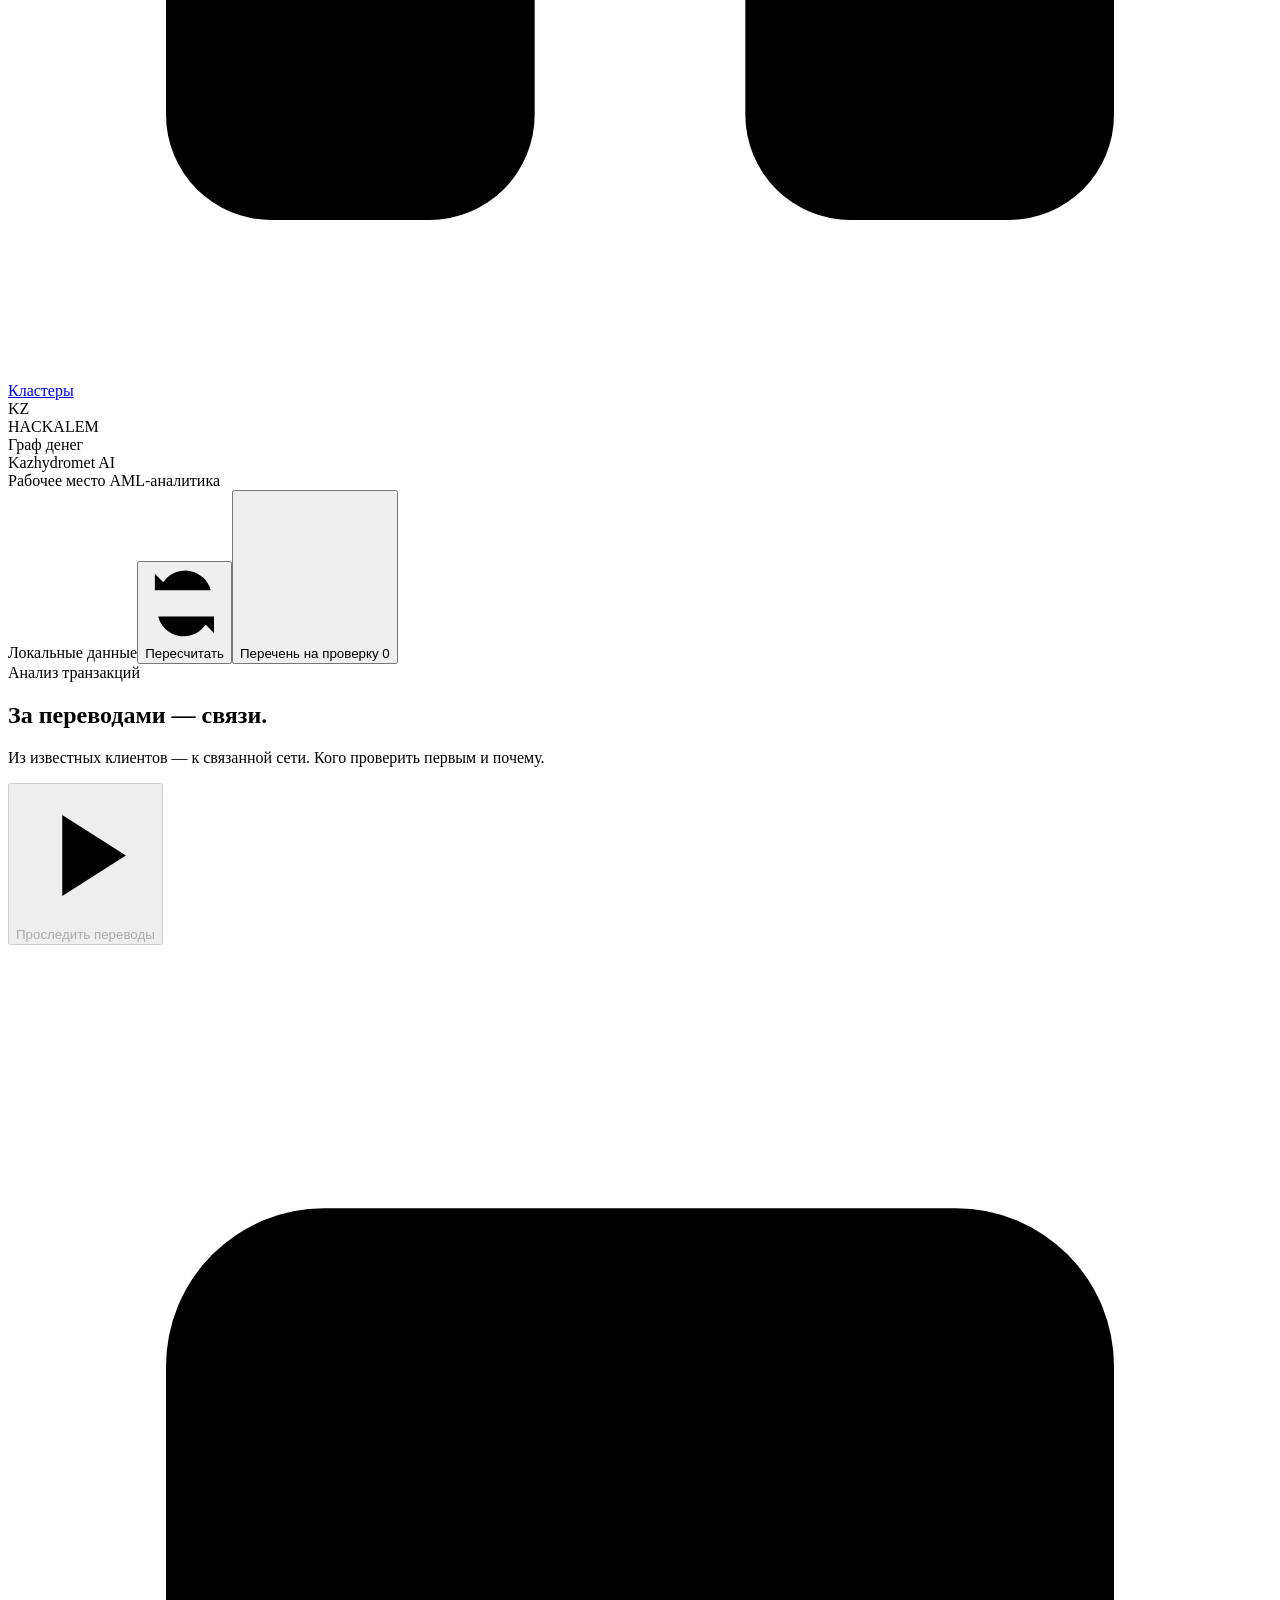
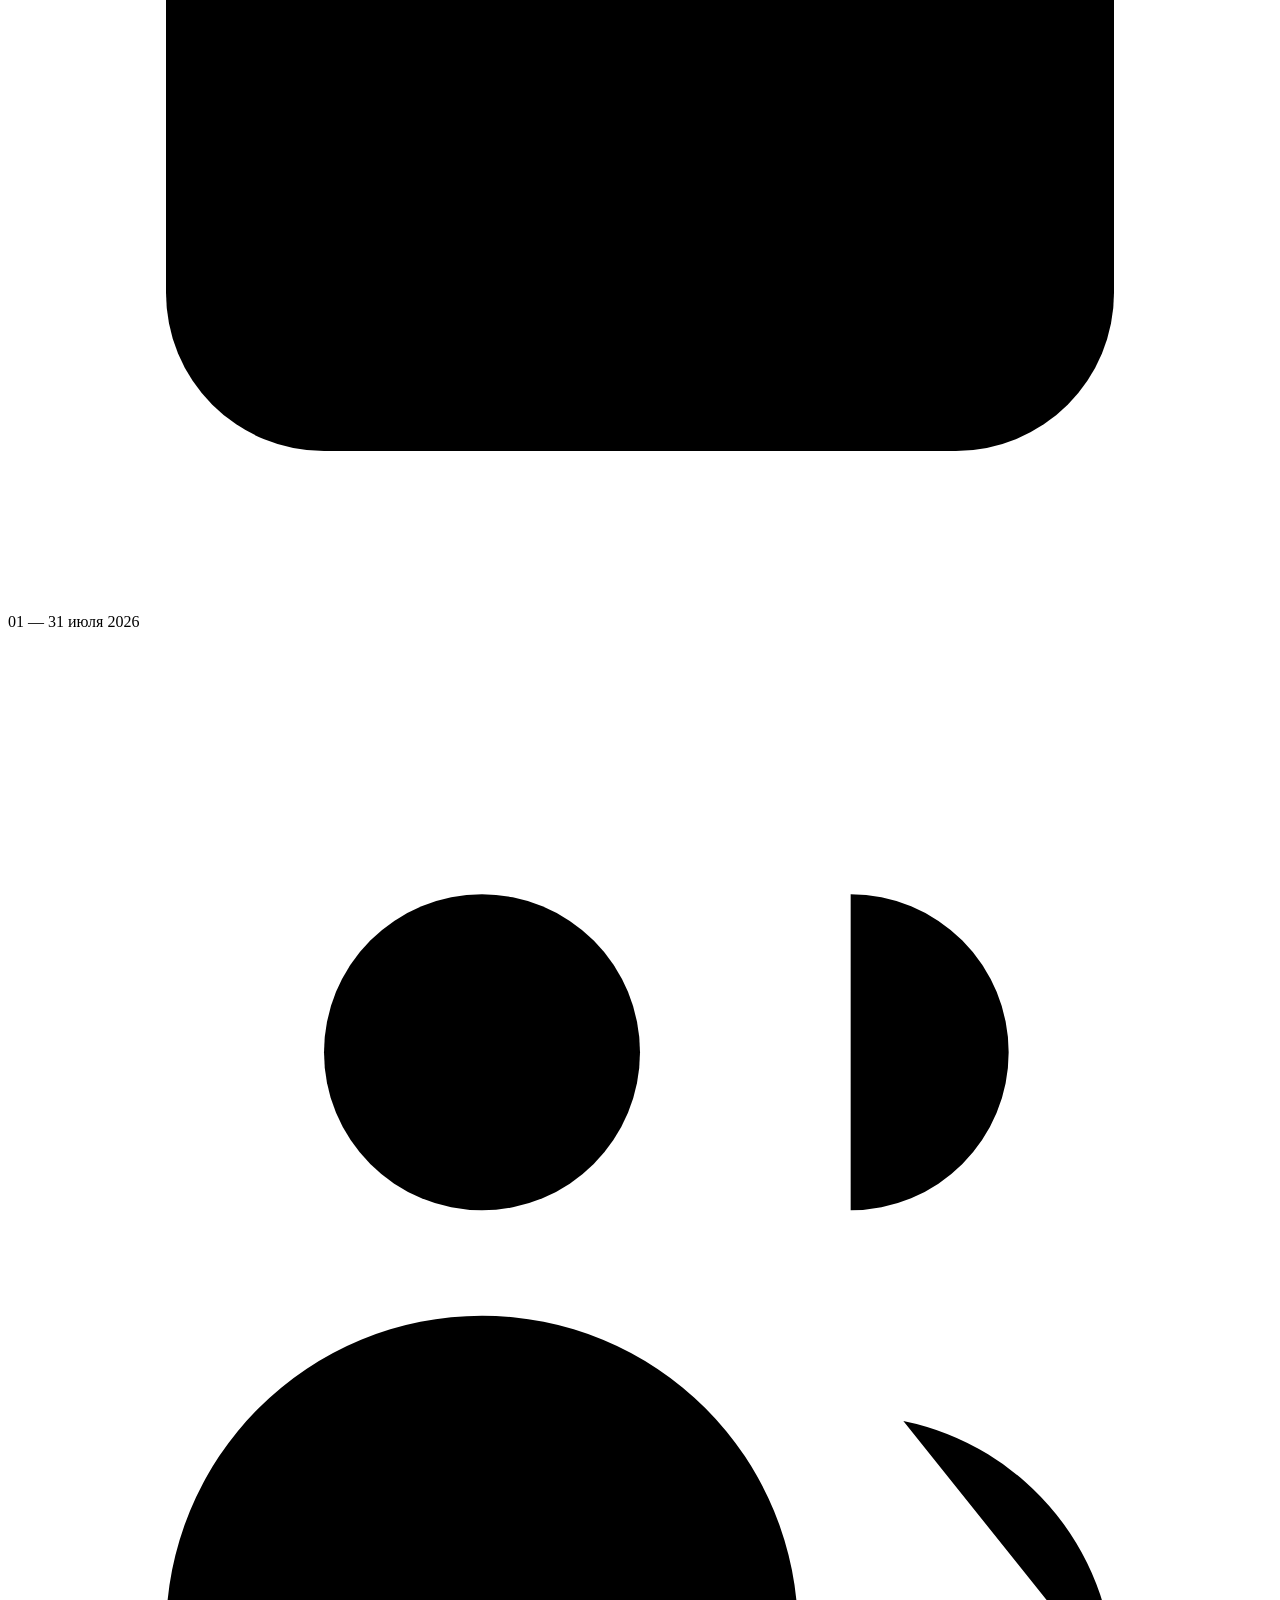
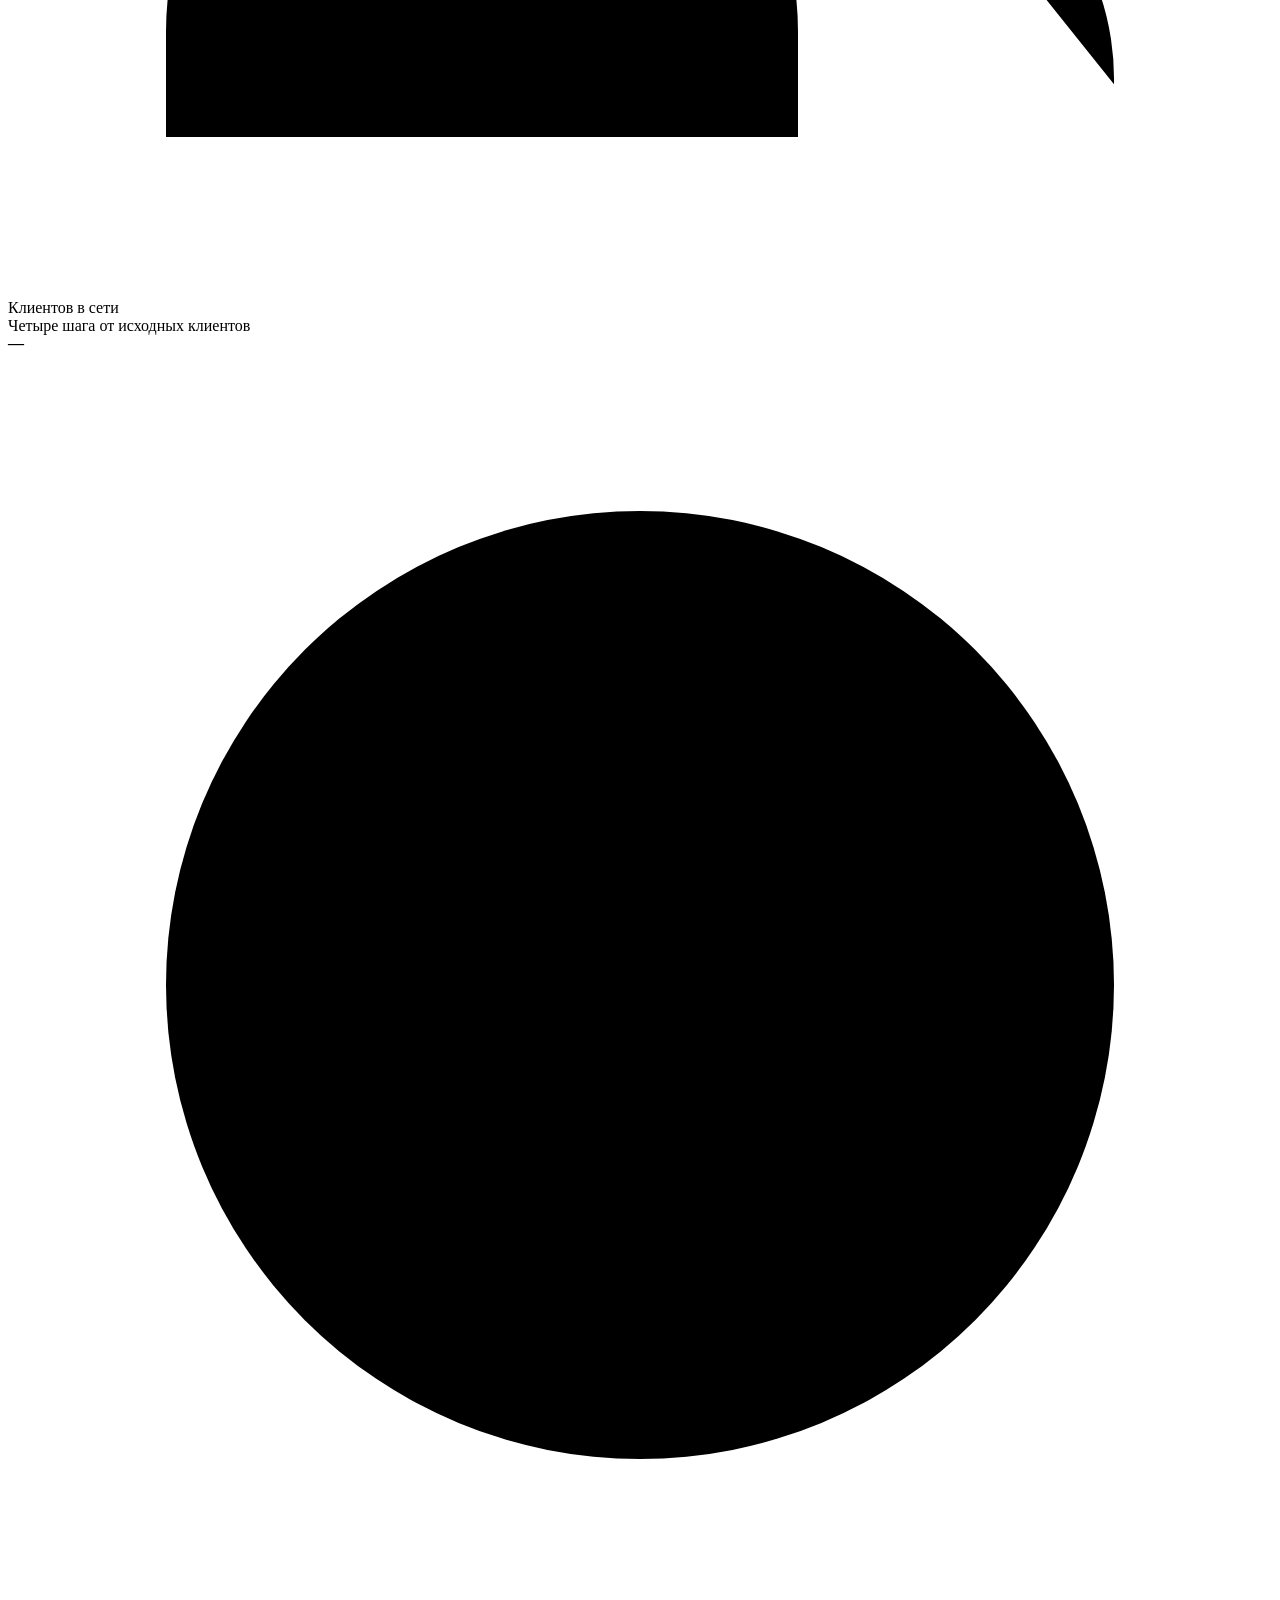
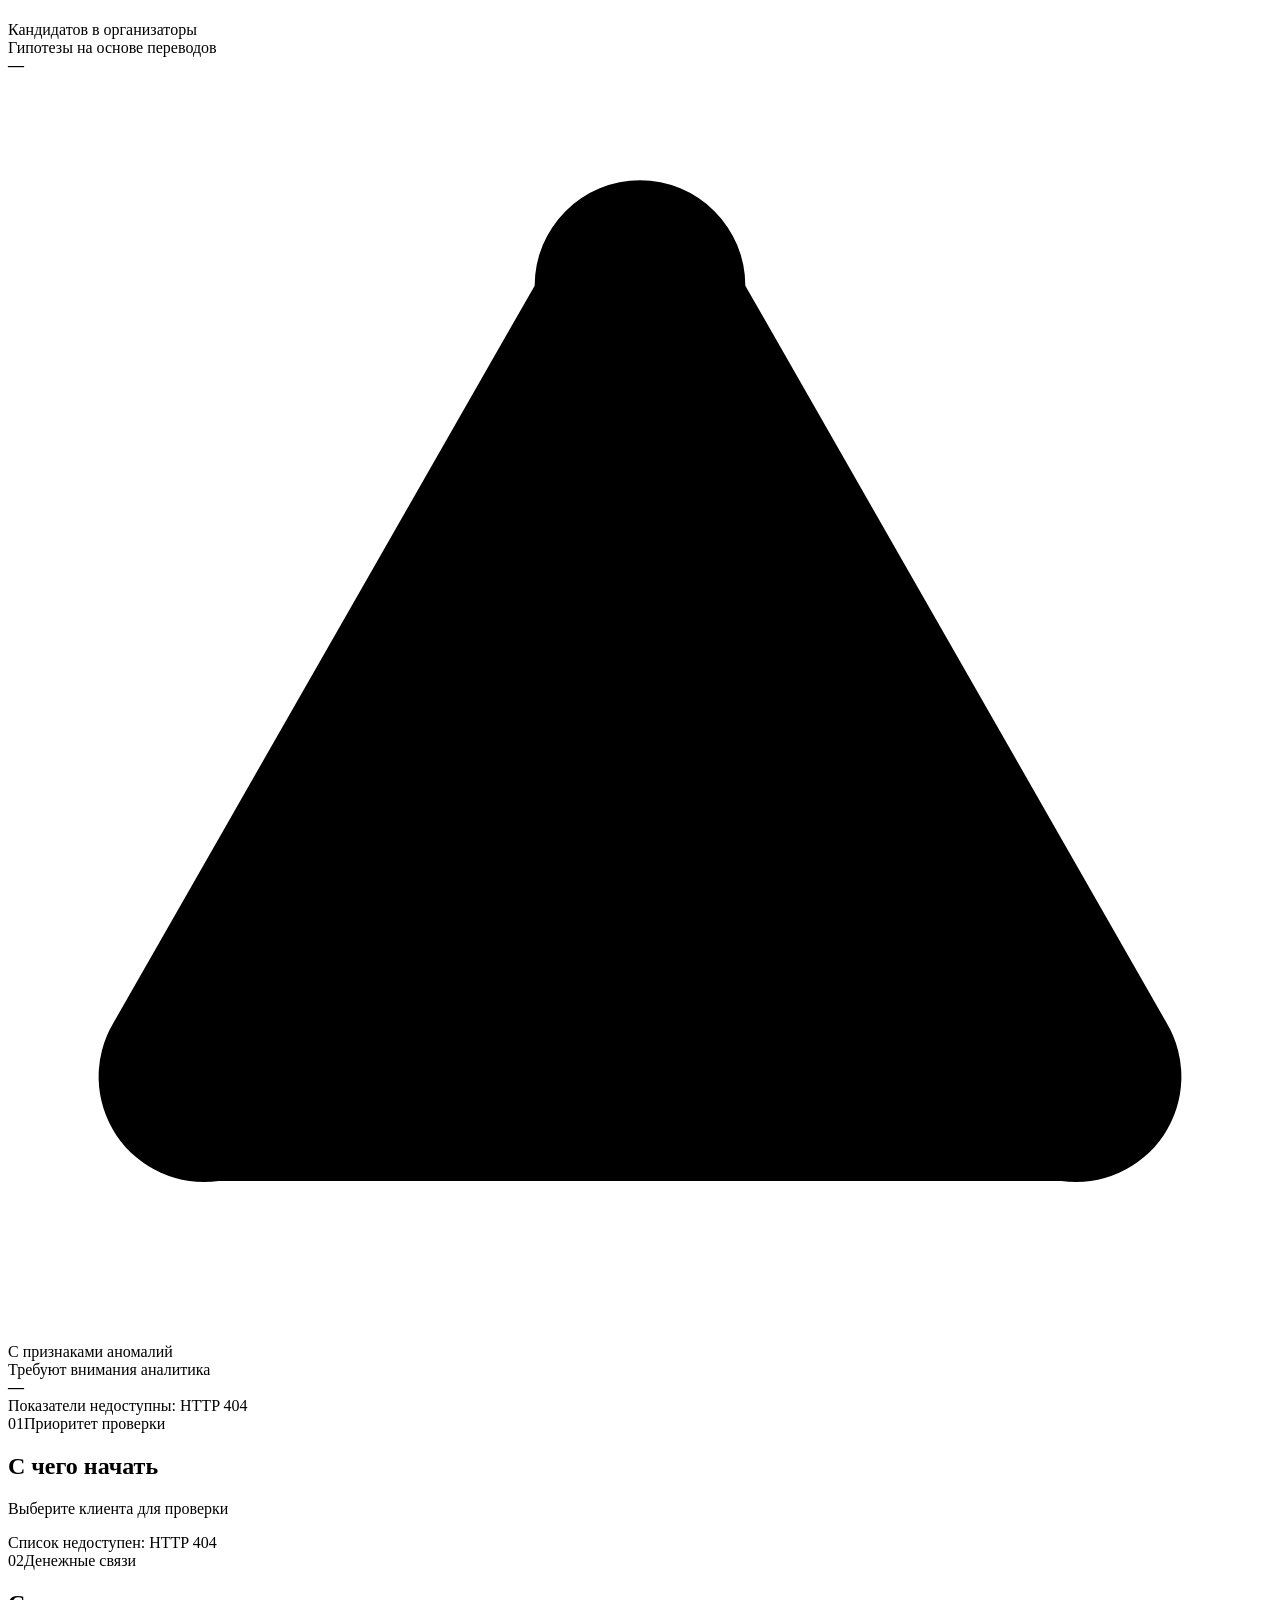
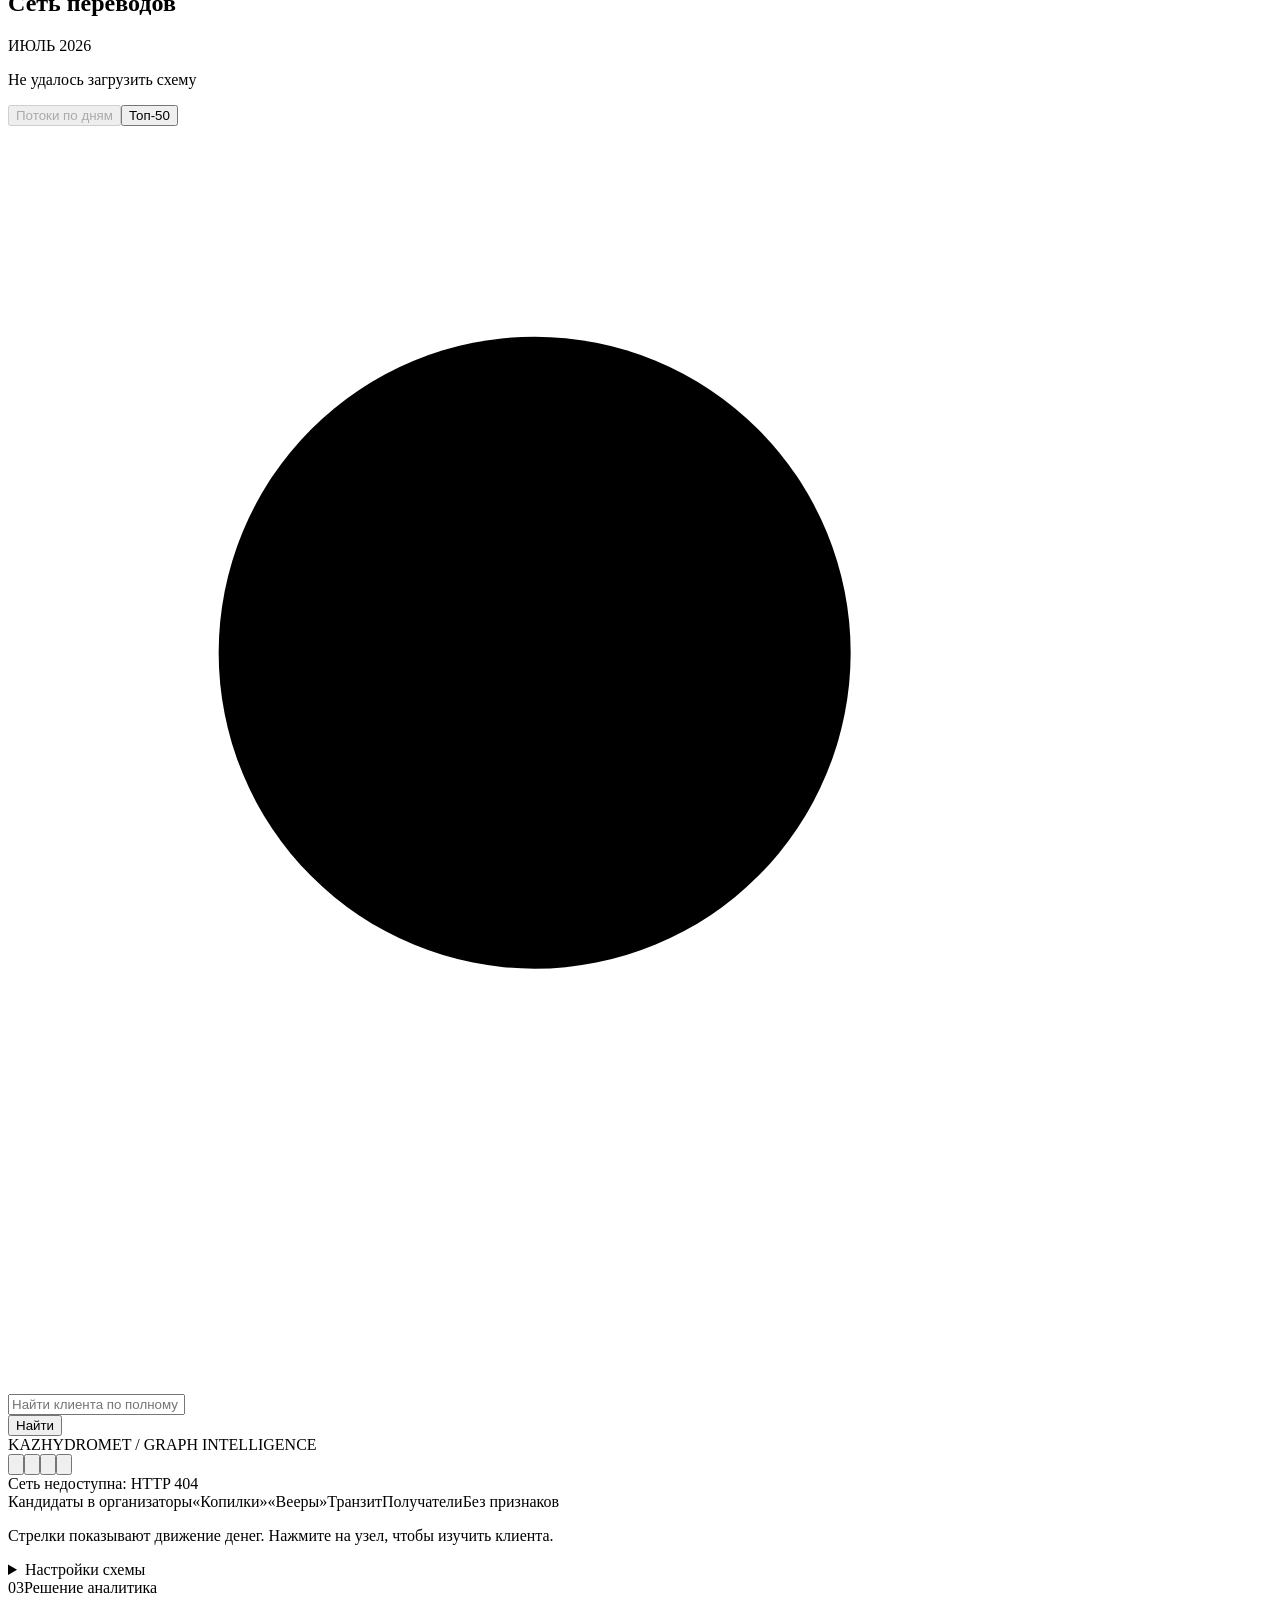
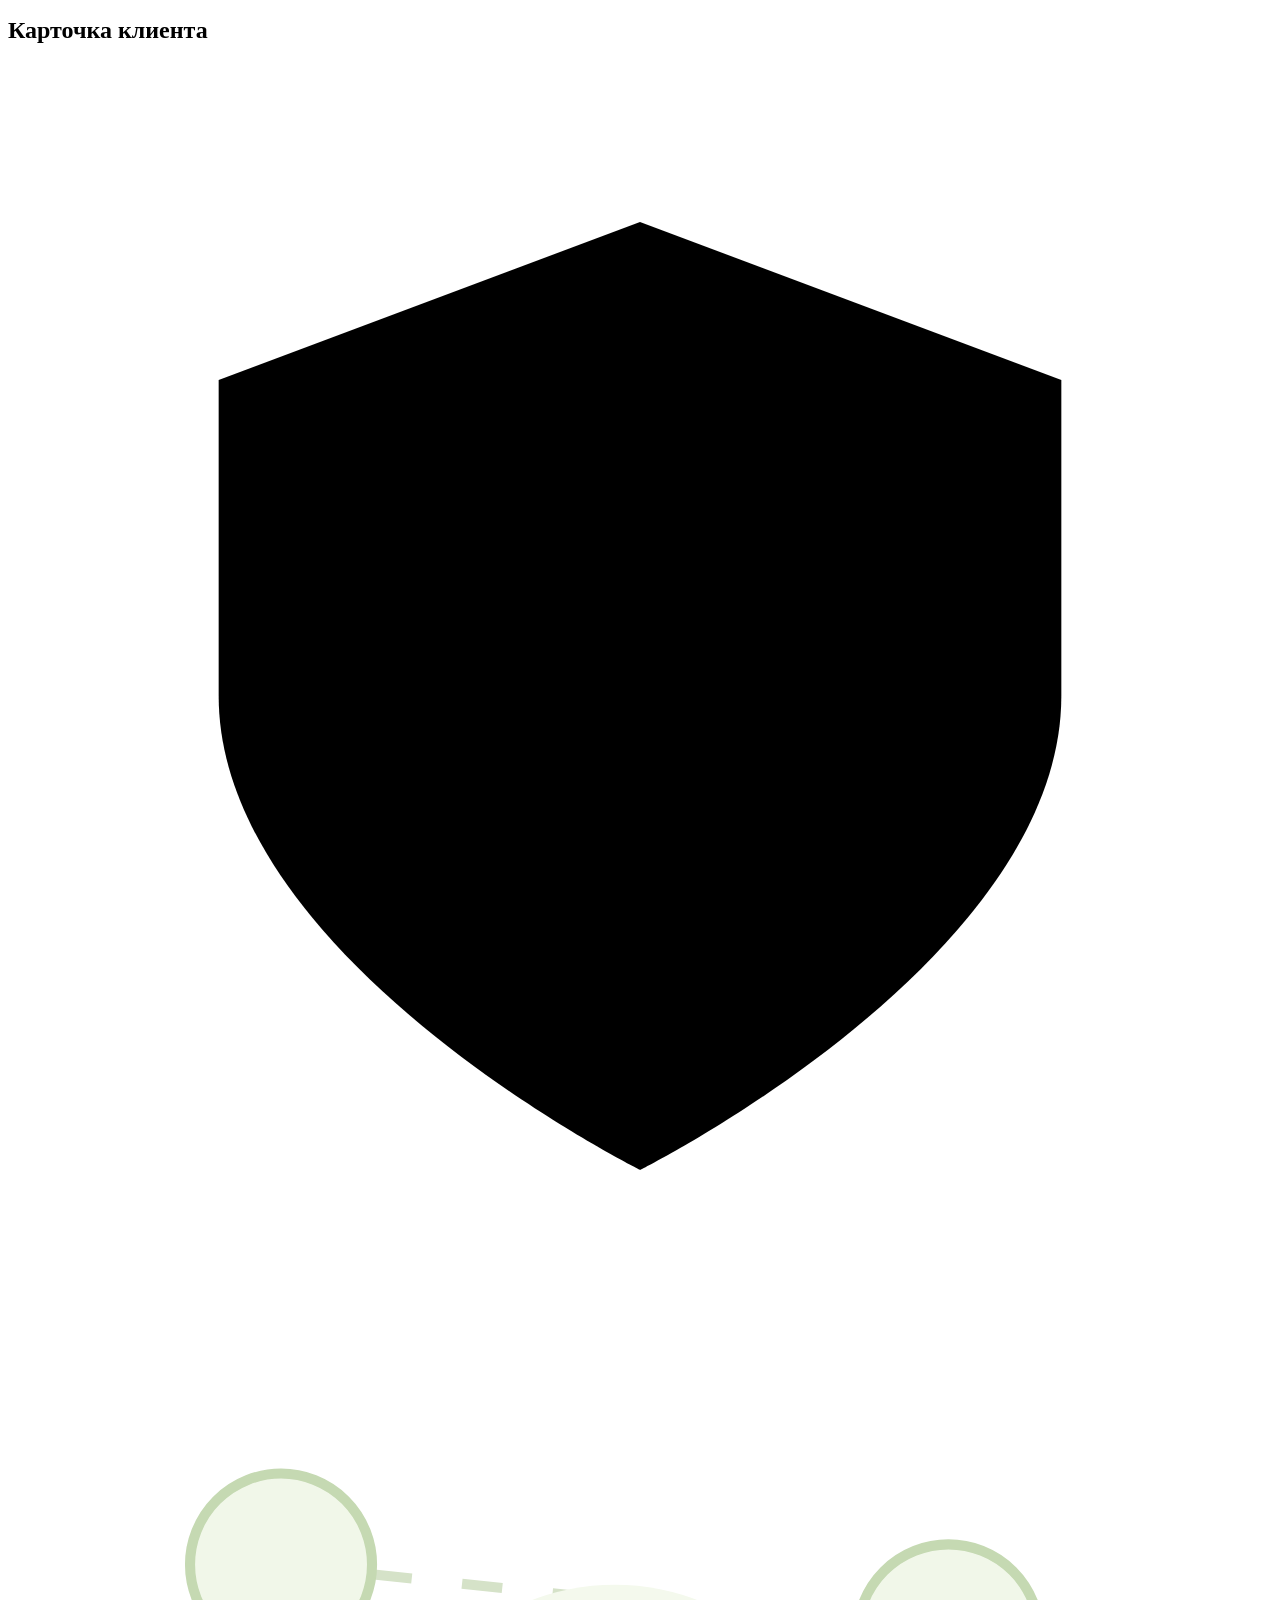
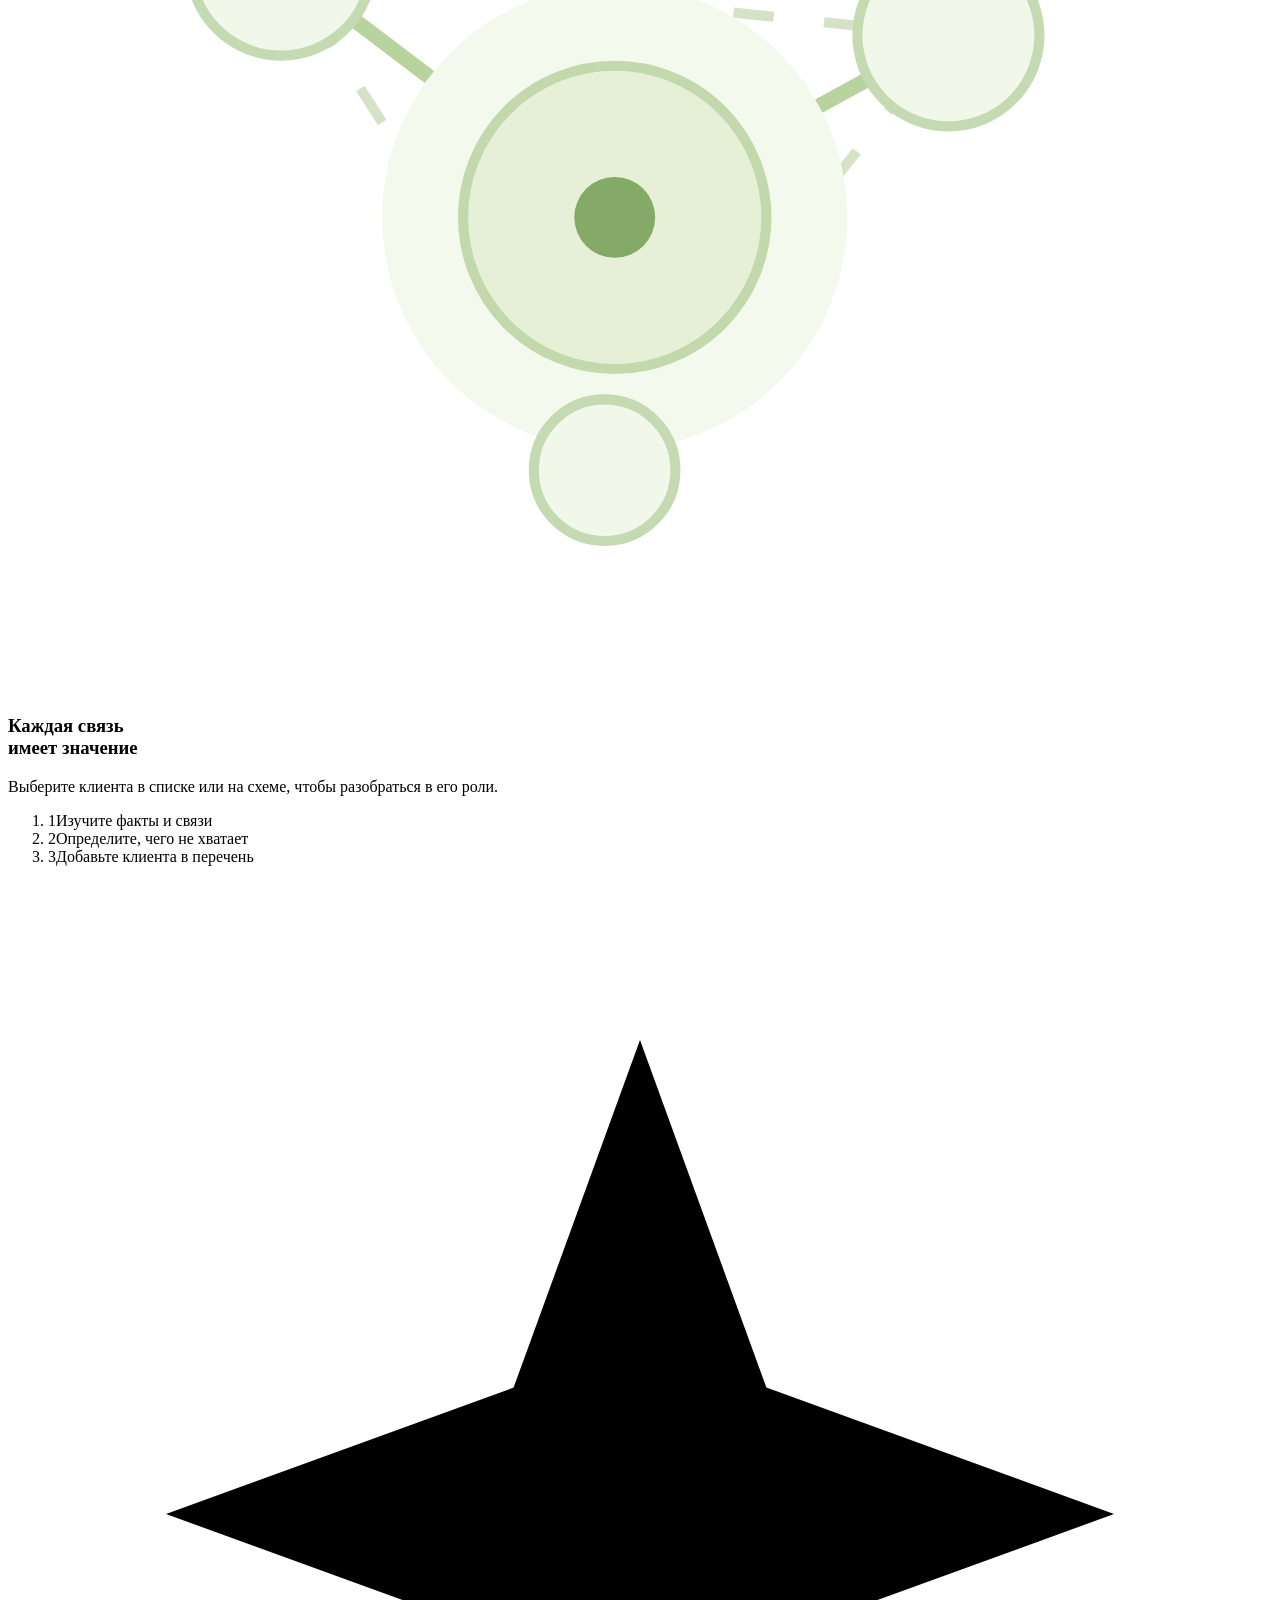
==== commit d456101c: "Add observed daily transfer playback for analyst investigations" ====
--- a/web/index.html
+++ b/web/index.html
@@ -2,10 +2,11 @@
 <html lang="ru">
 <head>
 <meta charset="utf-8"><meta name="viewport" content="width=device-width, initial-scale=1">
-<title>Граф денег — перечень для проверки</title>
-<link rel="icon" href="data:image/svg+xml,%3Csvg xmlns='http://www.w3.org/2000/svg' viewBox='0 0 64 64'%3E%3Crect width='64' height='64' rx='16' fill='%230f766e'/%3E%3Ctext x='32' y='46' text-anchor='middle' font-size='44' fill='white'%3E₸%3C/text%3E%3C/svg%3E">
+<title>Граф денег · Kazhydromet AI</title>
+<link rel="icon" href="/favicon.svg" type="image/svg+xml">
 <script src="/vendor/tailwind.js"></script><script src="/vendor/vis-network.min.js"></script>
 <link rel="stylesheet" href="/app.css">
+<link rel="stylesheet" href="/timeline.css">
 </head>
 <body>
 <nav class="rail" aria-label="Основная навигация">
@@ -24,7 +25,7 @@
  <div class="actions"><span class="connection"><i></i>Локальные данные</span><button id="recompute" class="button" title="Пересчитать сеть из исходных данных"><svg class="icon" viewBox="0 0 24 24" aria-hidden="true"><path d="M20 8a8 8 0 0 0-14-3L3 8m0-5v5h5M4 16a8 8 0 0 0 14 3l3-3m0 5v-5h-5"/></svg><span>Пересчитать</span></button><button id="reviewOpen" class="button primary"><svg class="icon" viewBox="0 0 24 24" aria-hidden="true"><path d="M9 5h11M9 12h11M9 19h11M3 5h1M3 12h1M3 19h1"/></svg>Перечень на проверку <span class="count-badge" id="reviewCount">0</span></button></div>
 </div></header>
 <main class="shell">
-<section aria-label="Обзор сети"><div class="intro"><div><div class="intro-label"><i></i>Анализ транзакций</div><h1>За переводами — связи.</h1><p id="introLine">Из известных клиентов — к связанной сети. Кого проверить первым и почему.</p></div><div class="period"><svg class="icon" viewBox="0 0 24 24" aria-hidden="true"><rect x="3" y="5" width="18" height="16" rx="3"/><path d="M7 3v4m10-4v4M3 11h18m-13 5h2m4 0h2"/></svg>01 — 31 июля 2026</div></div>
+<section aria-label="Обзор сети"><div class="intro"><div><div class="intro-label"><i></i>Анализ транзакций</div><h1>За переводами — связи.</h1><p id="introLine">Из известных клиентов — к связанной сети. Кого проверить первым и почему.</p></div><div class="intro-actions"><button id="startInvestigation" class="button investigate-button" disabled><svg class="icon" viewBox="0 0 24 24" aria-hidden="true"><path d="m8 5 11 7-11 7V5Z"/></svg>Проследить переводы</button><div class="period"><svg class="icon" viewBox="0 0 24 24" aria-hidden="true"><rect x="3" y="5" width="18" height="16" rx="3"/><path d="M7 3v4m10-4v4M3 11h18m-13 5h2m4 0h2"/></svg>01 — 31 июля 2026</div></div></div>
 <div class="kpis">
  <div class="kpi"><div class="kpi-symbol"><svg class="icon" viewBox="0 0 24 24" aria-hidden="true"><circle cx="9" cy="8" r="3"/><path d="M3 21v-2a6 6 0 0 1 12 0v2m1-16a3 3 0 0 1 0 6m1 4a5 5 0 0 1 4 5"/></svg></div><div><div class="kpi-label">Клиентов в сети</div><div class="kpi-caption">Четыре шага от исходных клиентов</div></div><strong id="kpiNodes">—</strong></div>
  <div class="kpi emphasis"><div class="kpi-symbol"><svg class="icon" viewBox="0 0 24 24" aria-hidden="true"><circle cx="12" cy="12" r="9"/><circle cx="12" cy="12" r="5"/><circle cx="12" cy="12" r="1"/></svg></div><div><div class="kpi-label">Кандидатов в организаторы</div><div class="kpi-caption">Гипотезы на основе переводов</div></div><strong id="kpiCoordinators">—</strong></div>
@@ -32,8 +33,14 @@
 </div><div id="overviewStatus" class="status" role="status"></div></section>
 <div class="workspace" id="workspace">
 <section class="panel top-panel" aria-labelledby="topHeading"><div class="panel-heading"><div class="eyebrow"><span class="section-index">01</span>Приоритет проверки</div><h2 id="topHeading">С чего начать</h2><p class="small">Выберите клиента для проверки</p></div><div id="topList" class="top-list"></div><div class="top-footer"><button id="showMore" class="button small-button" hidden>Показать ещё <svg class="icon" viewBox="0 0 24 24" aria-hidden="true"><path d="M5 12h14m-5-5 5 5-5 5"/></svg></button></div><div id="topStatus" class="status top-status" role="status">Загружаю список…</div></section>
-<section class="panel graph-panel" aria-labelledby="graphHeading"><div class="graph-heading"><div><div class="eyebrow"><span class="section-index">02</span>Денежные связи</div><div class="graph-title-row"><h2 id="graphHeading">Сеть переводов</h2><span class="live-pill">ИЮЛЬ 2026</span></div><p id="graphCount" class="small">Загружаю сеть…</p></div><button id="showTop" class="button small-button active" aria-pressed="true">Топ-50</button></div>
+<section class="panel graph-panel" aria-labelledby="graphHeading"><div class="graph-heading"><div><div class="eyebrow"><span class="section-index">02</span>Денежные связи</div><div class="graph-title-row"><h2 id="graphHeading">Сеть переводов</h2><span class="live-pill">ИЮЛЬ 2026</span></div><p id="graphCount" class="small">Загружаю сеть…</p></div><div class="graph-mode-actions"><button id="timelineToggle" class="button small-button" aria-pressed="false" disabled title="Выберите клиента, чтобы увидеть переводы по датам">Потоки по дням</button><button id="showTop" class="button small-button active" aria-pressed="true">Топ-50</button></div></div>
 <form id="searchForm" class="search"><div class="search-field"><svg class="icon" viewBox="0 0 24 24" aria-hidden="true"><circle cx="10" cy="10" r="6"/><path d="m15 15 6 6"/></svg><input id="searchGid" inputmode="numeric" maxlength="18" aria-label="Поиск клиента по gid" placeholder="Найти клиента по полному gid" autocomplete="off"></div><button class="button primary">Найти</button></form>
+<section id="timelinePanel" class="timeline-panel" aria-label="Переводы выбранного клиента по дням" hidden>
+<div class="timeline-title-row"><div><div class="timeline-caption">Наблюдаемые переводы</div><strong id="timelineDate">—</strong></div><div class="timeline-player"><button id="timelinePrev" class="icon-button" aria-label="Предыдущий день">‹</button><button id="timelinePlay" class="button small-button" aria-pressed="false">▶ Воспроизвести</button><button id="timelineNext" class="icon-button" aria-label="Следующий день">›</button></div></div>
+<div class="timeline-totals"><div class="timeline-total"><span class="timeline-total-label">Получил</span><strong id="timelineIn">—</strong><small id="timelineInCount"></small></div><div class="timeline-total out"><span class="timeline-total-label">Отправил</span><strong id="timelineOut">—</strong><small id="timelineOutCount"></small></div></div>
+<div id="timelineBars" class="timeline-bars" aria-label="Суммы входящих и исходящих по дням"></div><input id="timelineRange" class="timeline-range" type="range" min="0" max="30" value="0" step="1" aria-label="День наблюдения"><div class="timeline-range-labels"><span id="timelineStart"></span><span id="timelineEnd"></span></div>
+<p id="timelineDayNote" class="timeline-day-note"></p><details class="timeline-caveat"><summary>Что показывают эти даты</summary><p id="timelineCaveat"></p></details>
+</section>
 <div class="graph-stage"><div id="network" aria-label="Схема сети с направлением переводов"></div><span class="graph-watermark">KAZHYDROMET / GRAPH INTELLIGENCE</span><div class="graph-toolbar"><button class="icon-button" id="zoomIn" title="Приблизить" aria-label="Приблизить схему"><svg class="icon" viewBox="0 0 24 24" aria-hidden="true"><path d="M12 5v14M5 12h14"/></svg></button><button class="icon-button" id="zoomOut" title="Отдалить" aria-label="Отдалить схему"><svg class="icon" viewBox="0 0 24 24" aria-hidden="true"><path d="M5 12h14"/></svg></button><button class="icon-button" id="fitGraph" title="Показать все узлы" aria-label="Уместить схему"><svg class="icon" viewBox="0 0 24 24" aria-hidden="true"><path d="M8 3H3v5m13-5h5v5M3 16v5h5m13-5v5h-5"/></svg></button><button class="icon-button" id="expandGraph" title="На весь экран" aria-label="Схема на весь экран"><svg class="icon" viewBox="0 0 24 24" aria-hidden="true"><path d="M14 3h7v7M10 21H3v-7m18-11-7 7M3 21l7-7"/></svg></button></div></div>
 <div id="graphStatus" class="status graph-status" role="status">Загружаю связи…</div><div id="legend" class="legend"></div><p class="graph-help">Стрелки показывают движение денег. Нажмите на узел, чтобы изучить клиента.</p><details class="settings"><summary>Настройки схемы</summary><div class="settings-controls"><label>Цвет узлов<select id="colorMode"><option value="role">По роли</option><option value="cluster">По кластеру</option></select></label><label>Кластер<select id="clusterFilter"><option value="">Все</option></select></label><button id="showAll" class="button small-button" aria-pressed="false">Вся сеть</button></div><p class="small">Размер — приоритет, толщина стрелки — сумма. Чёрная рамка — исходный клиент, золотая — возвратные связи, пунктир — обрыв выгрузки.</p></details></section>
 <aside class="panel node-panel" aria-labelledby="cardHeading"><div class="node-head"><div><div class="eyebrow"><span class="section-index">03</span>Решение аналитика</div><h2 id="cardHeading">Карточка клиента</h2><div id="nodeStatus" class="status" role="status"></div></div><div class="node-head-symbol"><svg class="icon" viewBox="0 0 24 24" aria-hidden="true"><path d="m12 3 8 3v6c0 5-8 9-8 9s-8-4-8-9V6l8-3Z"/><path d="m8 12 3 3 5-6"/></svg></div></div><div id="nodeCard" class="node-body"><div class="node-empty"><div class="empty-symbol"><svg viewBox="0 0 125 95" fill="none" aria-hidden="true"><path d="m27 23 66 7-34 43-32-50Z" stroke="#d5e2c8" stroke-dasharray="4 5"/><path d="m27 23 33 25 33-18M60 48l-1 25" stroke="#b8d39e" stroke-width="1.5"/><circle cx="60" cy="48" r="23" fill="#f4f9ed"/><circle cx="60" cy="48" r="15" fill="#e5f0d7" stroke="#c3d8ac"/><circle cx="27" cy="23" r="9" fill="#f1f7e9" stroke="#c5d9b2"/><circle cx="93" cy="30" r="9" fill="#f1f7e9" stroke="#c5d9b2"/><circle cx="59" cy="73" r="7" fill="#f1f7e9" stroke="#c5d9b2"/><circle cx="60" cy="48" r="4" fill="#85a967"/></svg></div><h3>Каждая связь<br>имеет значение</h3><p>Выберите клиента в списке или на схеме, чтобы разобраться в его роли.</p><ol class="empty-steps"><li><span>1</span>Изучите факты и связи</li><li><span>2</span>Определите, чего не хватает</li><li><span>3</span>Добавьте клиента в перечень</li></ol></div></div><div class="card-actions" id="cardActions" hidden></div></aside>
@@ -55,7 +62,8 @@
  terminal:{name:'Возможный конечный получатель',legend:'Получатели',color:'#298568'},
  peripheral:{name:'Явных признаков нет',legend:'Без признаков',color:'#73848b'}
 };
-const state={graph:null,nodeMap:new Map(),neighbors:new Map(),network:null,selected:'',view:'top',cluster:'',chatBusy:false,chatMessages:[],chatContext:'',topRows:[],visibleTop:10};
+const state={graph:null,nodeMap:new Map(),neighbors:new Map(),network:null,graphReady:false,selected:'',view:'top',cluster:'',chatBusy:false,chatMessages:[],chatContext:'',topRows:[],visibleTop:10};
+const emptyCard=$('#nodeCard').innerHTML;
 const esc=(s)=>String(s??'').replace(/[&<>"']/g,(c)=>({'&':'&amp;','<':'&lt;','>':'&gt;','"':'&quot;',"'":'&#39;'}[c]));
 const fmt=(n)=>new Intl.NumberFormat('ru-RU',{maximumFractionDigits:0}).format(Number(n??0));
 const money=(n)=>fmt(n)+' ₸';
@@ -70,7 +78,7 @@
 ];
 async function getJSON(url,options){const response=await fetch(url,options);if(!response.ok){let detail='';try{const payload=await response.json();detail=typeof payload.detail==='string'?payload.detail:'';}catch(_){}throw new Error(detail||'HTTP '+response.status);}return response.json();}
 async function loadOverview(){status('overviewStatus','Загружаю показатели…');try{const d=await getJSON('/api/overview');$('#kpiNodes').textContent=fmt(d.nodes);$('#kpiCoordinators').textContent=fmt(d.roles?.coordinator);$('#kpiAnomalies').textContent=fmt(d.anomalies);$('#introLine').textContent=fmt(d.seeds)+' известный клиент → '+fmt(d.nodes)+' связанных. Ниже — кого проверить первым и почему';status('overviewStatus','');}catch(e){status('overviewStatus','Показатели недоступны: '+e.message,true);}}
-function renderTop(){const rows=state.topRows.slice(0,state.visibleTop);$('#topList').innerHTML=rows.map(r=>'<button class="top-row'+(r.gid===state.selected?' active':'')+'" data-gid="'+esc(r.gid)+'"><span class="row-line"><span class="rank">'+esc(r.rank)+'</span><span class="short-gid" title="'+esc(r.gid)+'">'+esc(shortGid(r.gid))+'</span></span><span class="row-role" style="color:'+role(r.role).color+'">'+esc(role(r.role).name)+'</span><span class="row-plain">'+esc(r.plain||'Откройте карточку для объяснения роли')+'</span></button>').join('');$('#showMore').hidden=state.visibleTop>=state.topRows.length;status('topStatus',rows.length?'Показано '+rows.length+' из '+state.topRows.length+' приоритетных клиентов':'Список пока пуст. Выполните пересчёт.');}
+function renderTop(){const rows=state.topRows.slice(0,state.visibleTop);$('#topList').innerHTML=rows.map(r=>'<button class="top-row'+(r.gid===state.selected?' active':'')+'" data-gid="'+esc(r.gid)+'"><span class="row-line"><span class="rank">'+esc(r.rank)+'</span><span class="short-gid" title="'+esc(r.gid)+'">'+esc(shortGid(r.gid))+'</span>'+(window.reviewList?.has(r.gid)?'<span class="row-selected" title="В перечне на проверку">✓</span>':'')+'</span><span class="row-role" style="color:'+role(r.role).color+'">'+esc(role(r.role).name)+'</span><span class="row-plain">'+esc(r.plain||'Откройте карточку для объяснения роли')+'</span></button>').join('');$('#showMore').hidden=state.visibleTop>=state.topRows.length;status('topStatus',rows.length?'Показано '+rows.length+' из '+state.topRows.length+' приоритетных клиентов':'Список пока пуст. Выполните пересчёт.');}
 async function loadTop(){status('topStatus','Загружаю список…');try{state.topRows=(await getJSON('/api/top?n=50')).map(r=>({...r,gid:String(r.gid)}));state.visibleTop=10;renderTop();}catch(e){status('topStatus','Список недоступен: '+e.message,true);}}
 function clusterColor(id){return 'hsl('+((Number(id)*137.508)%360)+', 48%, 45%)';}
 function renderLegend(){
@@ -81,14 +89,14 @@
 function graphNode(n){const c=$('#colorMode').value==='cluster'?clusterColor(n.cluster):role(n.role).color;return{id:n.id,label:n.id===state.selected?shortGid(n.id):undefined,title:esc(n.id)+' · '+esc(role(n.role).name)+'<br>'+esc(n.plain||''),color:{background:c,border:n.is_seed?'#21303c':n.in_core?'#d8ac48':c,highlight:{background:c,border:'#172b3a'}},font:{color:'#243d49',size:14,face:'Segoe UI',background:'rgba(255,255,255,.88)'},size:7+15*Number(n.priority||0),borderWidth:n.is_seed||n.in_core?3:1,shape:'dot',shapeProperties:{borderDashes:n.truncated?[5,4]:false}};}
 function graphEdge(e){return{id:e.from+'→'+e.to,from:e.from,to:e.to,arrows:{to:{enabled:true,scaleFactor:.65}},width:Math.max(.7,Math.log10(Math.max(1,Number(e.sum_kzt||0)))-3.3),color:{color:'#9dab8d',highlight:'#176c53',opacity:.55},title:money(e.sum_kzt)+' · '+fmt(e.n_tx)+' переводов',smooth:{type:'continuous'}};}
 function renderGraph(ids,view){
- if(!state.graph)return;state.view=view;
+ if(!state.graph)return;state.view=view;state.graphReady=false;
  for(const [buttonId,mode] of [['showTop','top'],['showAll','all']]){$('#'+buttonId).classList.toggle('active',view===mode);$('#'+buttonId).setAttribute('aria-pressed',String(view===mode));}
  const selected=new Set(ids),nodes=state.graph.nodes.filter(n=>selected.has(n.id)),edges=state.graph.edges.filter(e=>selected.has(e.from)&&selected.has(e.to));
  if(state.network)state.network.destroy();if(!window.vis?.Network){status('graphStatus','Не загрузилась локальная библиотека схемы.',true);return;}
  const network=new vis.Network($('#network'),{nodes:nodes.map(graphNode),edges:edges.map(graphEdge)},{autoResize:true,interaction:{hover:true,keyboard:true},layout:{improvedLayout:false,randomSeed:42},nodes:{chosen:true},edges:{selectionWidth:2},physics:{enabled:true,solver:'forceAtlas2Based',forceAtlas2Based:{gravitationalConstant:-45,springLength:95,springConstant:.04},stabilization:{enabled:true,iterations:250}}});
  state.network=network;network.on('click',params=>{if(params.nodes.length)openNode(String(params.nodes[0]));});
- network.once('stabilizationIterationsDone',()=>{if(state.network!==network)return;network.setOptions({physics:false});if(state.selected&&selected.has(state.selected))network.selectNodes([state.selected]);network.fit({animation:false,padding:32});status('graphStatus',view==='neighborhood'?'Прямые связи выбранного клиента':view==='cluster'?'Кластер '+state.cluster:view==='all'?'Вся сеть · расположение зафиксировано':'50 клиентов с наибольшим приоритетом');});
- $('#graphCount').textContent=fmt(nodes.length)+' клиентов · '+fmt(edges.length)+' связей';status('graphStatus',nodes.length?'Располагаю клиентов на схеме…':'Нет клиентов для отображения');
+ network.once('stabilizationIterationsDone',()=>{if(state.network!==network)return;network.setOptions({physics:false});if(state.selected&&selected.has(state.selected))network.selectNodes([state.selected]);network.fit({animation:false,padding:32});status('graphStatus',view==='neighborhood'?'Прямые связи выбранного клиента':view==='cluster'?'Кластер '+state.cluster:view==='all'?'Вся сеть · расположение зафиксировано':'50 клиентов с наибольшим приоритетом');state.graphReady=true;window.dispatchEvent(new CustomEvent('aml:graph-ready',{detail:{view}}));});
+ $('#graphCount').textContent=fmt(nodes.length)+' клиентов · '+fmt(edges.length)+' связей';status('graphStatus',nodes.length?'Располагаю клиентов на схеме…':'Нет клиентов для отображения');window.dispatchEvent(new CustomEvent('aml:graph',{detail:{view}}));
 }
 function markCluster(){document.querySelectorAll('.cluster-row').forEach(el=>el.classList.toggle('active',el.dataset.cluster===state.cluster));}
 function showTop(){state.cluster='';$('#clusterFilter').value='';markCluster();if(state.graph)renderGraph(state.graph.nodes.slice().sort((a,b)=>Number(b.priority)-Number(a.priority)).slice(0,50).map(n=>n.id),'top');}
@@ -107,7 +115,7 @@
  const m=d.metrics||{},gaps=Array.isArray(d.gaps)?d.gaps:[],flags=Array.isArray(m.anomaly_flags)?m.anomaly_flags.filter(Boolean).join('; '):String(m.anomaly_flags||'');
  const pass=(d.is_seed||m.is_seed||m.truncated||Number(m.pass_through)===-1)?'Не определено':percent(m.pass_through);
  const fast=(m.truncated||Number(m.out_deg)===0)?'Не наблюдается':percent(m.fast_share);
- $('#nodeCard').innerHTML='<div class="card-identity"><div class="full-gid">'+esc(d.gid)+'</div><button class="copy-gid" id="copyGid" title="Скопировать полный gid" aria-label="Скопировать полный gid"><svg class="icon" viewBox="0 0 24 24" aria-hidden="true"><rect x="8" y="8" width="12" height="13" rx="2"/><path d="M16 8V3H3v13h5"/></svg></button></div><h3 class="card-role" style="color:'+role(d.role).color+'">'+esc(role(d.role).name)+'</h3><p class="card-plain">'+esc(d.plain||'Оценка по видимым переводам')+'</p>'+
+ $('#nodeCard').innerHTML='<div class="card-identity"><div class="full-gid">'+esc(d.gid)+'</div><button class="copy-gid" id="copyGid" title="Скопировать полный gid" aria-label="Скопировать полный gid"><svg class="icon" viewBox="0 0 24 24" aria-hidden="true"><rect x="8" y="8" width="12" height="13" rx="2"/><path d="M16 8V3H3v13h5"/></svg></button></div><h3 class="card-role" style="color:'+role(d.role).color+'">'+esc(role(d.role).name)+'</h3><p class="card-plain">'+esc(d.plain||'Оценка по видимым переводам')+'</p>'+(Number(m.anomaly_count)>0?'<button class="anomaly-link" id="showAnomaly">Есть признаки аномалий <span>Показать ↓</span></button>':'')+
  '<div class="facts"><div class="fact">Получил от <strong>'+fmt(m.in_deg)+' людей</strong> — <strong>'+money(m.in_kzt)+'</strong></div><div class="fact">'+(m.truncated?'Исходящие неизвестны — обрыв на 4-м шаге':'Отправил <strong>'+fmt(m.out_deg)+' людям</strong> — <strong>'+money(m.out_kzt)+'</strong>')+'</div><div class="fact">Место в списке проверки: <strong>#'+esc(d.rank)+'</strong></div></div>'+
  '<div class="card-section"><h3>Почему такая роль</h3><p>'+esc(d.evidence)+'</p></div>'+
  '<div class="card-section"><h3>Что проверить дальше</h3>'+(gaps.length?'<ul>'+gaps.map(g=>'<li>'+esc(g)+'</li>').join('')+'</ul>':'<p>Сопоставить переводы с источником доходов и назначением платежей. Этих сведений в выгрузке нет.</p>')+'</div>'+
@@ -122,10 +130,31 @@
  state.chatContext=d.gid;
 
 }
-async function openNode(id,record=true){id=String(id);if(!/^\d{18}$/.test(id))return;state.selected=id;$('#searchGid').value=id;document.querySelectorAll('.top-row').forEach(el=>el.classList.toggle('active',el.dataset.gid===id));if(record&&location.hash!=='#'+id)history.pushState(null,'','#'+id);$('#cardActions').hidden=true;status('nodeStatus','Загружаю карточку…');$('#nodeCard').innerHTML='<p class="small">Проверяю роль и связи клиента…</p>';if(state.graph&&state.nodeMap.has(id))showNeighborhood(id);try{const d=await getJSON('/api/node/'+encodeURIComponent(id));if(state.selected!==id)return;if(d.error)throw new Error(d.error);renderCard(d);status('nodeStatus','');}catch(e){if(state.selected===id){$('#nodeCard').innerHTML='<p class="small">Проверьте 18 цифр gid или выберите клиента из списка.</p>';status('nodeStatus','Клиент не найден или карточка недоступна: '+e.message,true);}}}
+async function openNode(id,record=true){id=String(id);if(!/^\d{18}$/.test(id))return;state.selected=id;state.chatContext='';$('#chatContext').hidden=true;$('#searchGid').value=id;document.querySelectorAll('.top-row').forEach(el=>el.classList.toggle('active',el.dataset.gid===id));if(record&&location.hash!=='#'+id)history.pushState(null,'','#'+id);$('#cardActions').hidden=true;status('nodeStatus','Загружаю карточку…');$('#nodeCard').innerHTML='<p class="small">Проверяю роль и связи клиента…</p>';if(state.graph){if(state.nodeMap.has(id))showNeighborhood(id);else showTop();}try{const d=await getJSON('/api/node/'+encodeURIComponent(id));if(state.selected!==id)return;if(d.error)throw new Error(d.error);renderCard(d);status('nodeStatus','');if(record&&matchMedia('(max-width:1120px)').matches)$('.node-panel').scrollIntoView({behavior:matchMedia('(prefers-reduced-motion: reduce)').matches?'instant':'smooth',block:'start'});}catch(e){if(state.selected===id){$('#nodeCard').innerHTML='<p class="small">Проверьте 18 цифр gid или выберите клиента из списка.</p>';status('nodeStatus','Клиент не найден или карточка недоступна: '+e.message,true);}}}
 function linkedReply(reply){return esc(reply).replace(/(^|[^\d])(\d{18})(?!\d)/g,(match,prefix,gid)=>prefix+'<button class="gid-button" data-gid="'+gid+'">'+gid+'</button>');}
 function appendChat(kind,content){const el=document.createElement('div');el.className='chat-line '+kind;el.innerHTML=content;$('#chatLog').append(el);$('#chatLog').scrollTop=$('#chatLog').scrollHeight;return el;}
-async function sendChat(question){if(!question||state.chatBusy)return;state.chatBusy=true;$('#chatSend').disabled=true;document.querySelectorAll('.hint').forEach(b=>b.disabled=true);appendChat('user',esc(question));const answer=appendChat('assistant','Агент изучает данные…');status('chatStatus','Ответ может занять несколько секунд.');try{const d=await getJSON('/api/chat',{method:'POST',headers:{'Content-Type':'application/json'},body:JSON.stringify({messages:[...state.chatMessages.slice(-18),{role:'user',content:state.chatContext?'Выбранный клиент: '+state.chatContext+'\nВопрос аналитика: '+question:question}]})});state.chatMessages.push({role:'user',content:state.chatContext?'Выбранный клиент: '+state.chatContext+'\nВопрос аналитика: '+question:question},{role:'assistant',content:d.reply||'Ответ пуст.'});state.chatMessages=state.chatMessages.slice(-18);const trace=Array.isArray(d.trace)?d.trace:[];answer.innerHTML='<div class="mode-label">'+(d.mode==='live'?'AI-аналитик · ответ по инструментам':'Демо-режим · ответ по данным графа')+'</div>'+linkedReply(d.reply||'Ответ пуст. Попробуйте уточнить вопрос.')+'<div class="trace"><strong>Проверка данных · '+trace.length+' вызовов</strong>'+trace.map((t,i)=>'<details><summary>'+(i+1)+'. '+esc(t.tool)+'</summary><pre>'+esc(typeof t.args==='string'?t.args:JSON.stringify(t.args))+'</pre></details>').join('')+'</div>';status('chatStatus','');$('#chatLog').scrollTop=$('#chatLog').scrollHeight;}catch(e){answer.textContent='Не удалось получить ответ: '+e.message;status('chatStatus','Можно повторить вопрос. Список и карточки доступны.',true);}finally{state.chatBusy=false;$('#chatSend').disabled=false;document.querySelectorAll('.hint').forEach(b=>b.disabled=false);}}
+async function sendChat(question, useContext=true){
+ if(!question||state.chatBusy)return;
+ // Explicit identifiers and network-wide questions take precedence over the open card.
+ const context=useContext&&state.chatContext&&!/\d{18}/.test(question)&&!/кого|топ|приоритет|обзор|всей сети|всей сети|общая сеть/i.test(question)?state.chatContext:'';
+ const content=context?'Выбранный клиент: '+context+'\nВопрос аналитика: '+question:question;
+ const messages=[...state.chatMessages.slice(-18),{role:'user',content}];
+ state.chatBusy=true;$('#chatSend').disabled=true;
+ document.querySelectorAll('.hint').forEach(b=>b.disabled=true);
+ appendChat('user',esc(question)+(context?'<div class="small">Клиент '+esc(context)+'</div>':''));
+ const answer=appendChat('assistant','Агент изучает данные…');
+ answer.classList.add('pending');
+ status('chatStatus','Проверяю факты в графе. Ответ может занять несколько секунд.');
+ try{
+  const d=await getJSON('/api/chat',{method:'POST',headers:{'Content-Type':'application/json'},body:JSON.stringify({messages})});
+  state.chatMessages.push({role:'user',content},{role:'assistant',content:d.reply||'Ответ пуст.'});
+  state.chatMessages=state.chatMessages.slice(-18);
+  const trace=Array.isArray(d.trace)?d.trace:[];
+  answer.innerHTML='<div class="mode-label">'+(d.mode==='live'?'AI-аналитик · ответ по инструментам':'Демо-режим · ответ по данным графа')+'</div>'+linkedReply(d.reply||'Ответ пуст. Попробуйте уточнить вопрос.')+'<div class="trace"><strong>Проверка данных · '+trace.length+' вызовов</strong>'+trace.map((t,i)=>'<details><summary>'+(i+1)+'. '+esc(t.tool)+'</summary><pre>'+esc(typeof t.args==='string'?t.args:JSON.stringify(t.args))+'</pre></details>').join('')+'</div>';
+  status('chatStatus','');$('#chatLog').scrollTop=$('#chatLog').scrollHeight;
+ }catch(e){answer.textContent='Не удалось получить ответ: '+e.message;status('chatStatus','Можно повторить вопрос. Список и карточки доступны.',true);}
+ finally{answer.classList.remove('pending');state.chatBusy=false;$('#chatSend').disabled=false;document.querySelectorAll('.hint').forEach(b=>b.disabled=false);}
+}
 document.addEventListener('click',event=>{const gid=event.target.closest('[data-gid]');if(gid){openNode(gid.dataset.gid);return;}const cluster=event.target.closest('[data-cluster]');if(cluster)showCluster(cluster.dataset.cluster);});
 $('#showMore').addEventListener('click',()=>{state.visibleTop+=10;renderTop();});
 $('#colorMode').addEventListener('change',()=>{renderLegend();if(!state.graph)return;if(state.view==='all')showAll();else if(state.view==='cluster')showCluster(state.cluster);else if(state.view==='neighborhood')showNeighborhood(state.selected);else showTop();});
@@ -133,7 +162,10 @@
 $('#clearCluster').addEventListener('click',showTop);$('#showTop').addEventListener('click',showTop);$('#showAll').addEventListener('click',showAll);
 $('#searchForm').addEventListener('submit',e=>{e.preventDefault();const id=$('#searchGid').value.trim();if(!/^\d{18}$/.test(id)){status('nodeStatus','Введите полный gid из 18 цифр.',true);return;}openNode(id);});
 $('#chatForm').addEventListener('submit',e=>{e.preventDefault();const q=$('#chatInput').value.trim();if(q){$('#chatInput').value='';sendChat(q);}});
-window.addEventListener('hashchange',()=>{if(/^#\d{18}$/.test(location.hash))openNode(location.hash.slice(1),false);});
+window.addEventListener('hashchange',()=>{
+ if(/^#\d{18}$/.test(location.hash))openNode(location.hash.slice(1),false);
+ else if(!location.hash){state.selected='';state.chatContext='';$('#searchGid').value='';$('#chatContext').hidden=true;$('#cardActions').hidden=true;$('#nodeCard').innerHTML=emptyCard;status('nodeStatus','');renderTop();showTop();}
+});
 $('#recompute').addEventListener('click',async()=>{const button=$('#recompute');const original=button.innerHTML;button.disabled=true;button.textContent='Пересчитываю…';status('overviewStatus','Пересчёт от исходных переводов…');try{await getJSON('/api/recompute',{method:'POST'});await Promise.all([loadOverview(),loadTop(),loadGraph(),loadClusters()]);}catch(e){status('overviewStatus','Не удалось пересчитать: '+e.message,true);}finally{button.disabled=false;button.innerHTML=original;}});
 
 let toastTimer;
@@ -142,6 +174,7 @@
  const nav=event.target.closest('[data-scroll]');
  if(nav){event.preventDefault();const target=document.getElementById(nav.dataset.scroll);if(target?.tagName==='DETAILS')target.open=true;target?.scrollIntoView({behavior:matchMedia('(prefers-reduced-motion: reduce)').matches?'instant':'smooth'});document.querySelectorAll('.rail-link').forEach(el=>el.classList.toggle('active',el===nav));}
  if(event.target.closest('[data-open-review]'))window.reviewList?.open();
+ if(event.target.closest('#showAnomaly'))$('.anomaly')?.scrollIntoView({behavior:matchMedia('(prefers-reduced-motion: reduce)').matches?'instant':'smooth',block:'nearest'});
  if(event.target.closest('#copyGid')){try{await navigator.clipboard.writeText(state.selected);toast('Полный gid скопирован');}catch(_){toast('Копирование недоступно. Выделите gid в карточке.');}}
 });
 $('#zoomIn').addEventListener('click',()=>{if(state.network)state.network.moveTo({scale:Math.min(3,state.network.getScale()*1.3),animation:{duration:180}});});
@@ -153,9 +186,10 @@
 
 renderLegend();
 $('#hints').innerHTML=hints.map((h,i)=>'<button class="hint" data-hint="'+i+'">'+esc(h.label)+'</button>').join('');
-$('#hints').addEventListener('click',e=>{const b=e.target.closest('[data-hint]');if(b)sendChat(hints[Number(b.dataset.hint)].question());});
-Promise.allSettled([loadOverview(),loadTop(),loadGraph(),loadClusters()]);
+$('#hints').addEventListener('click',e=>{const b=e.target.closest('[data-hint]');if(b)sendChat(hints[Number(b.dataset.hint)].question(),false);});
+Promise.allSettled([loadOverview(),loadTop(),loadGraph(),loadClusters()]).then(()=>window.dispatchEvent(new Event('aml:ready')));
 </script>
 <script src="/review-list.js"></script>
+<script src="/timeline.js"></script>
 </body>
 </html>
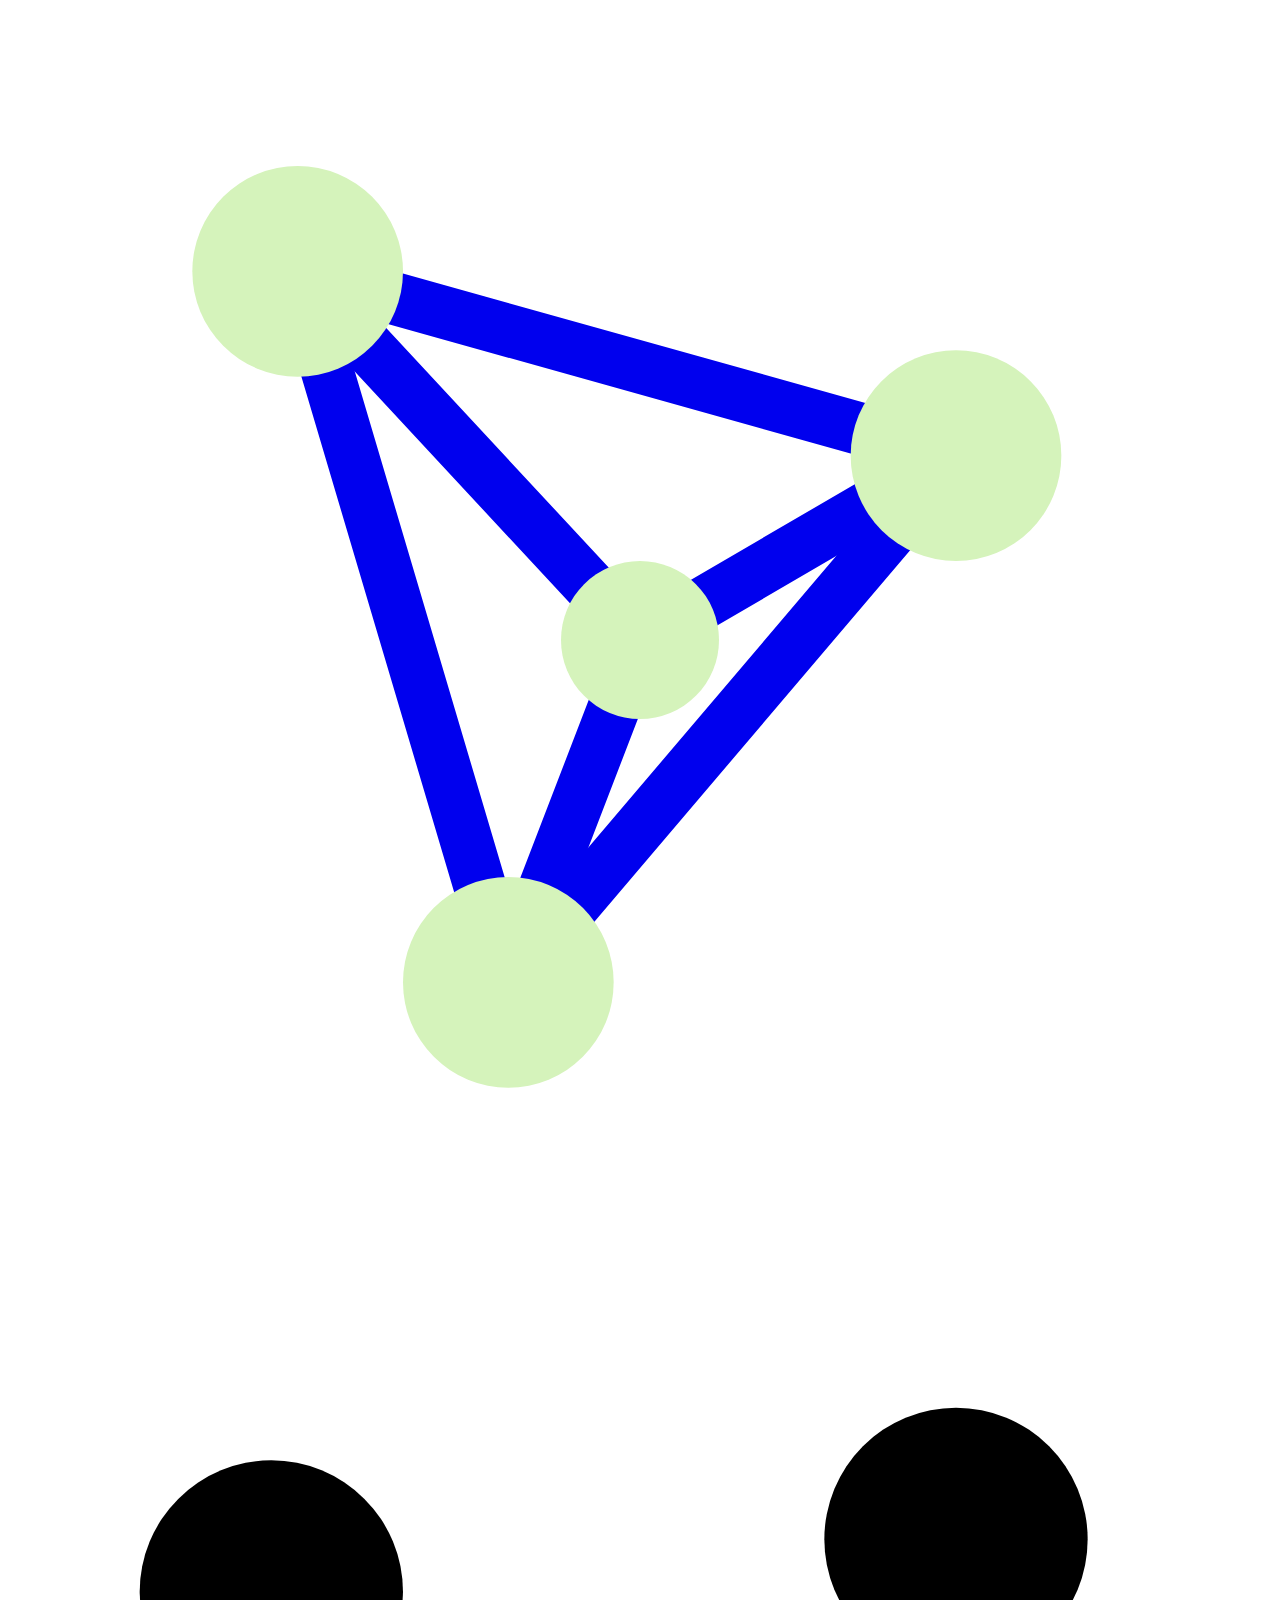
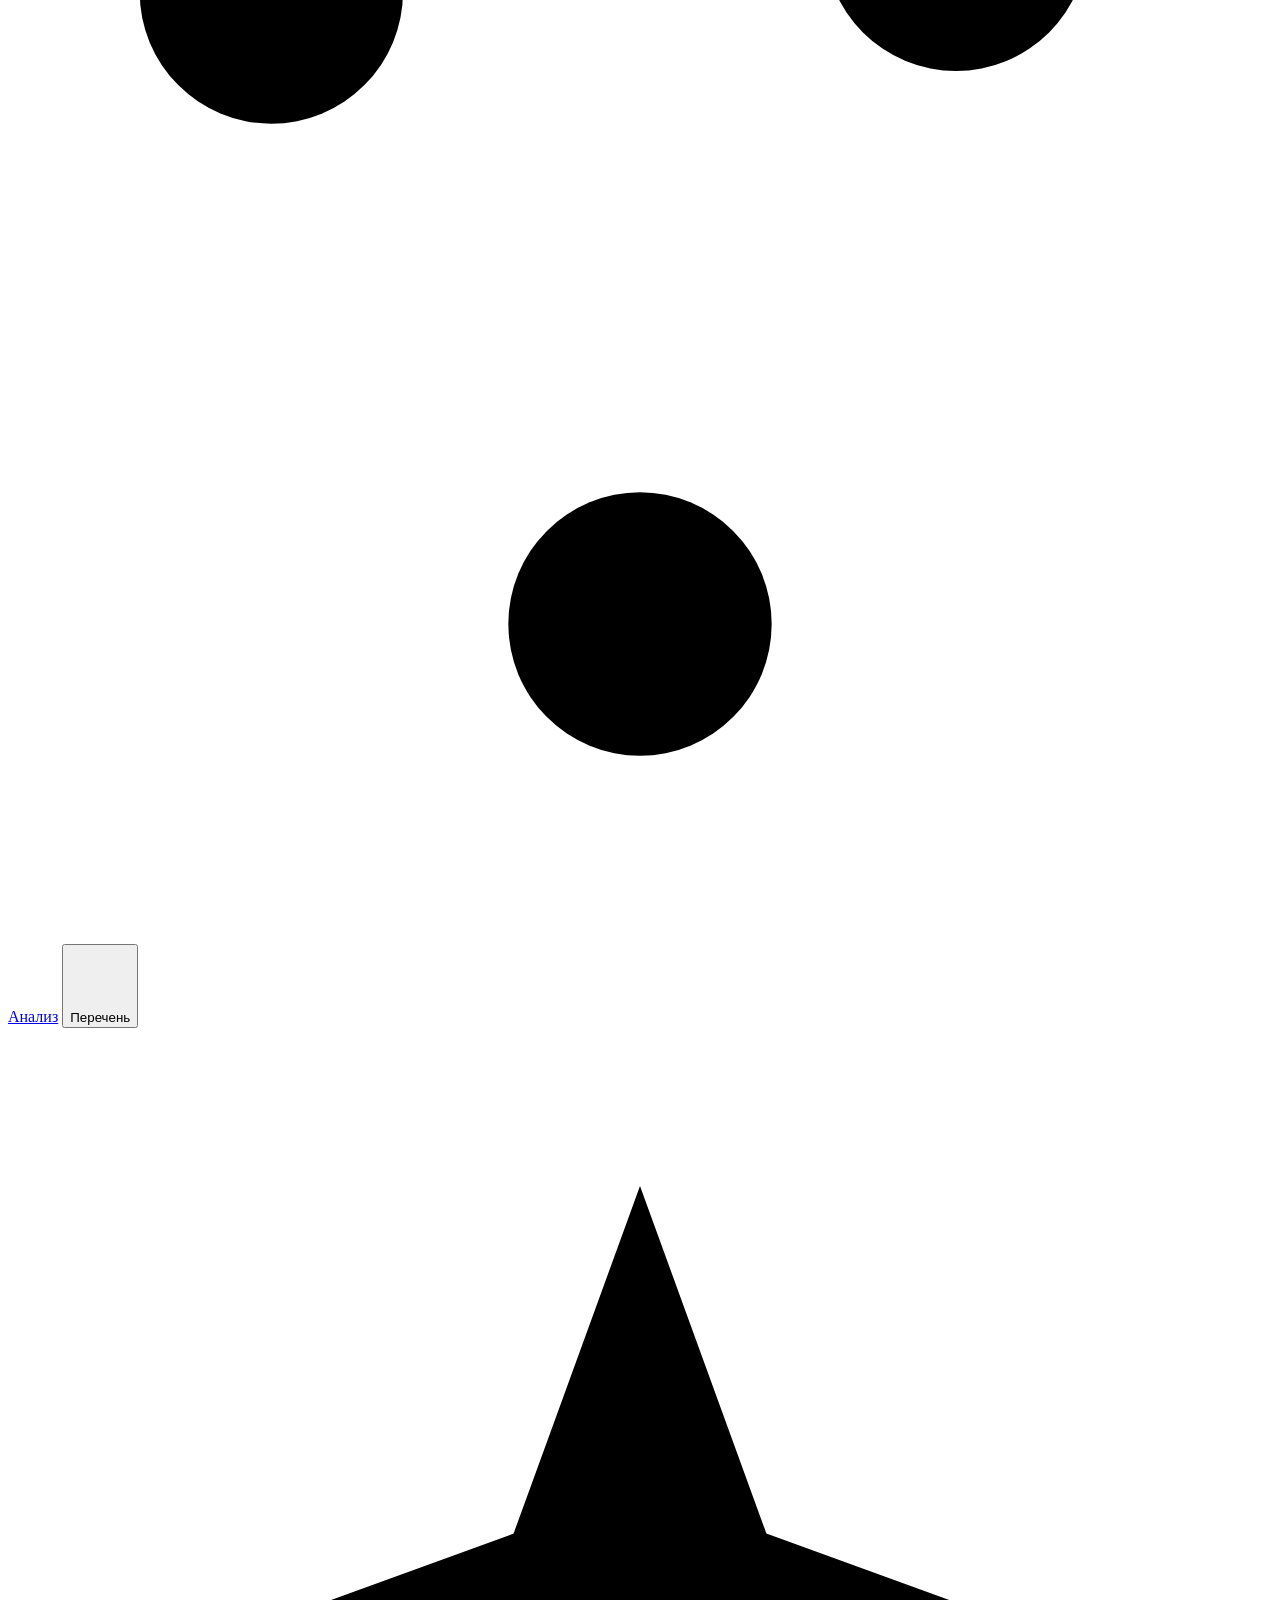
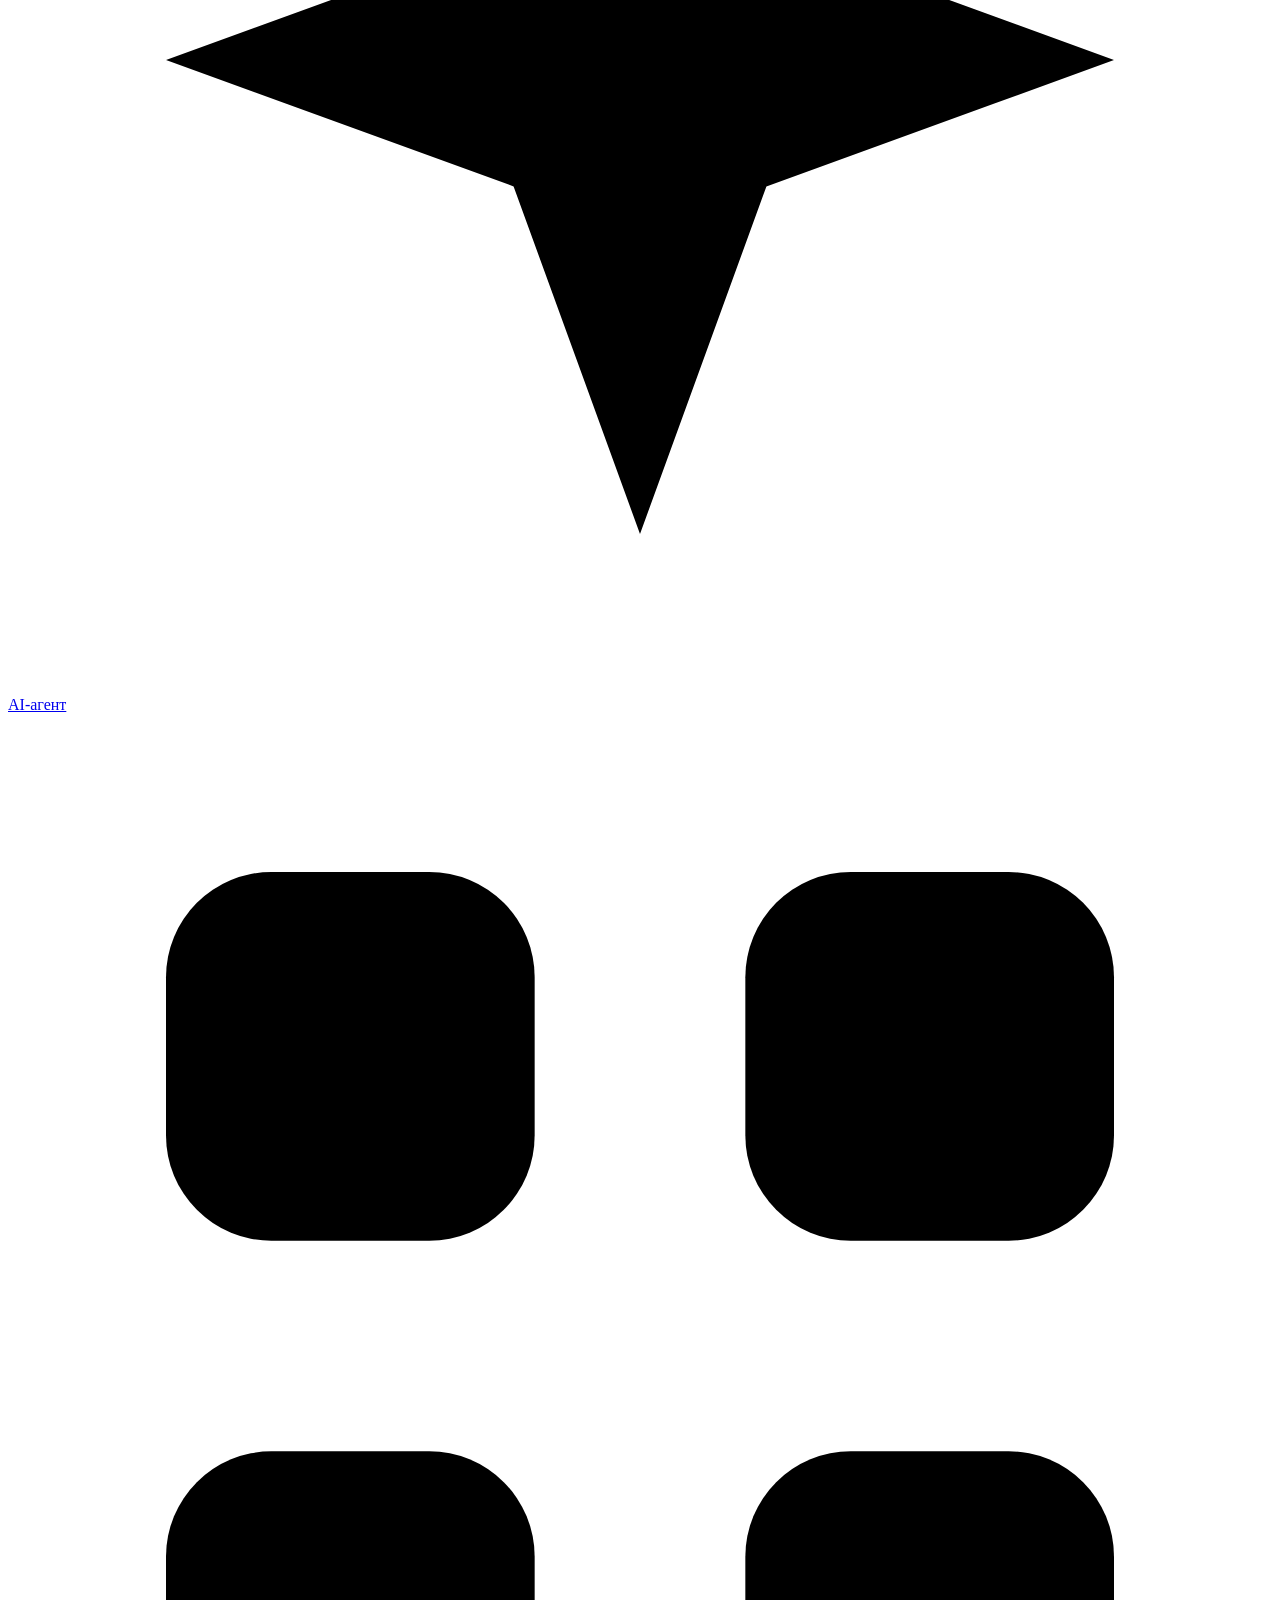
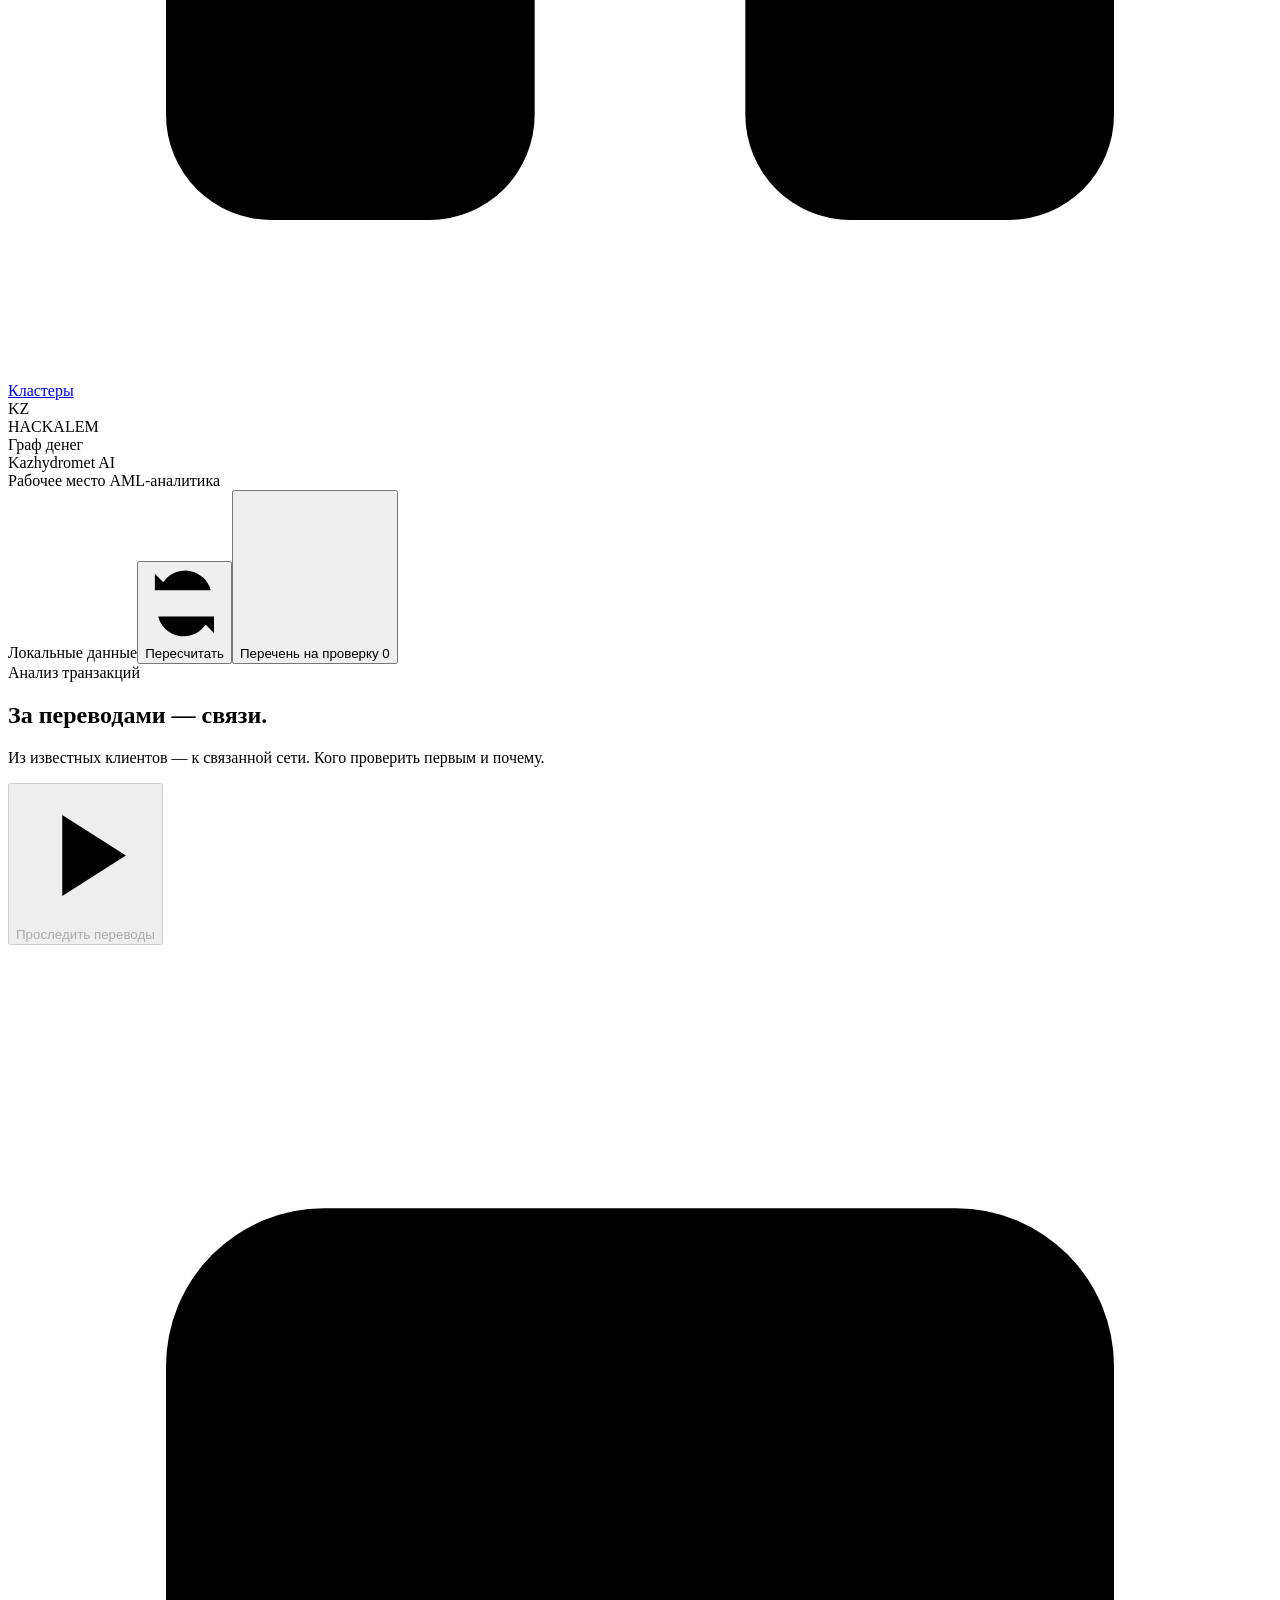
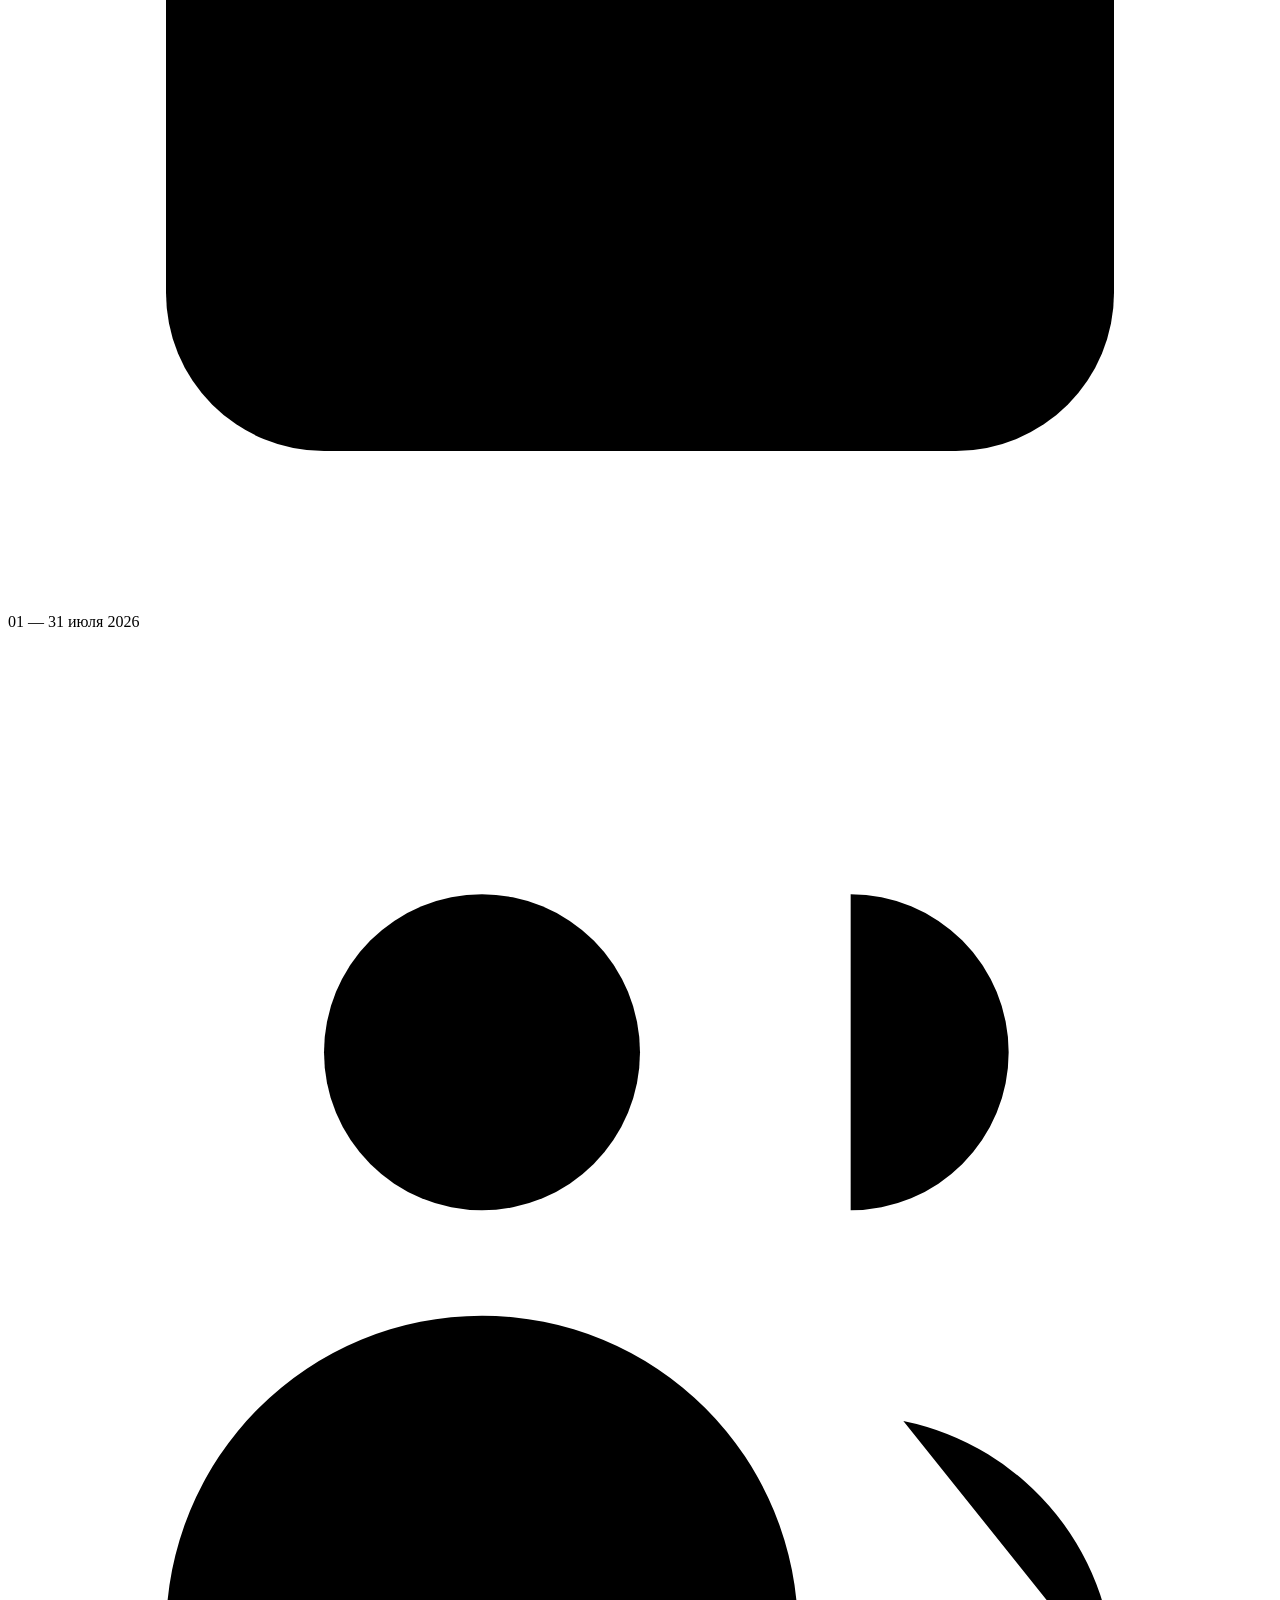
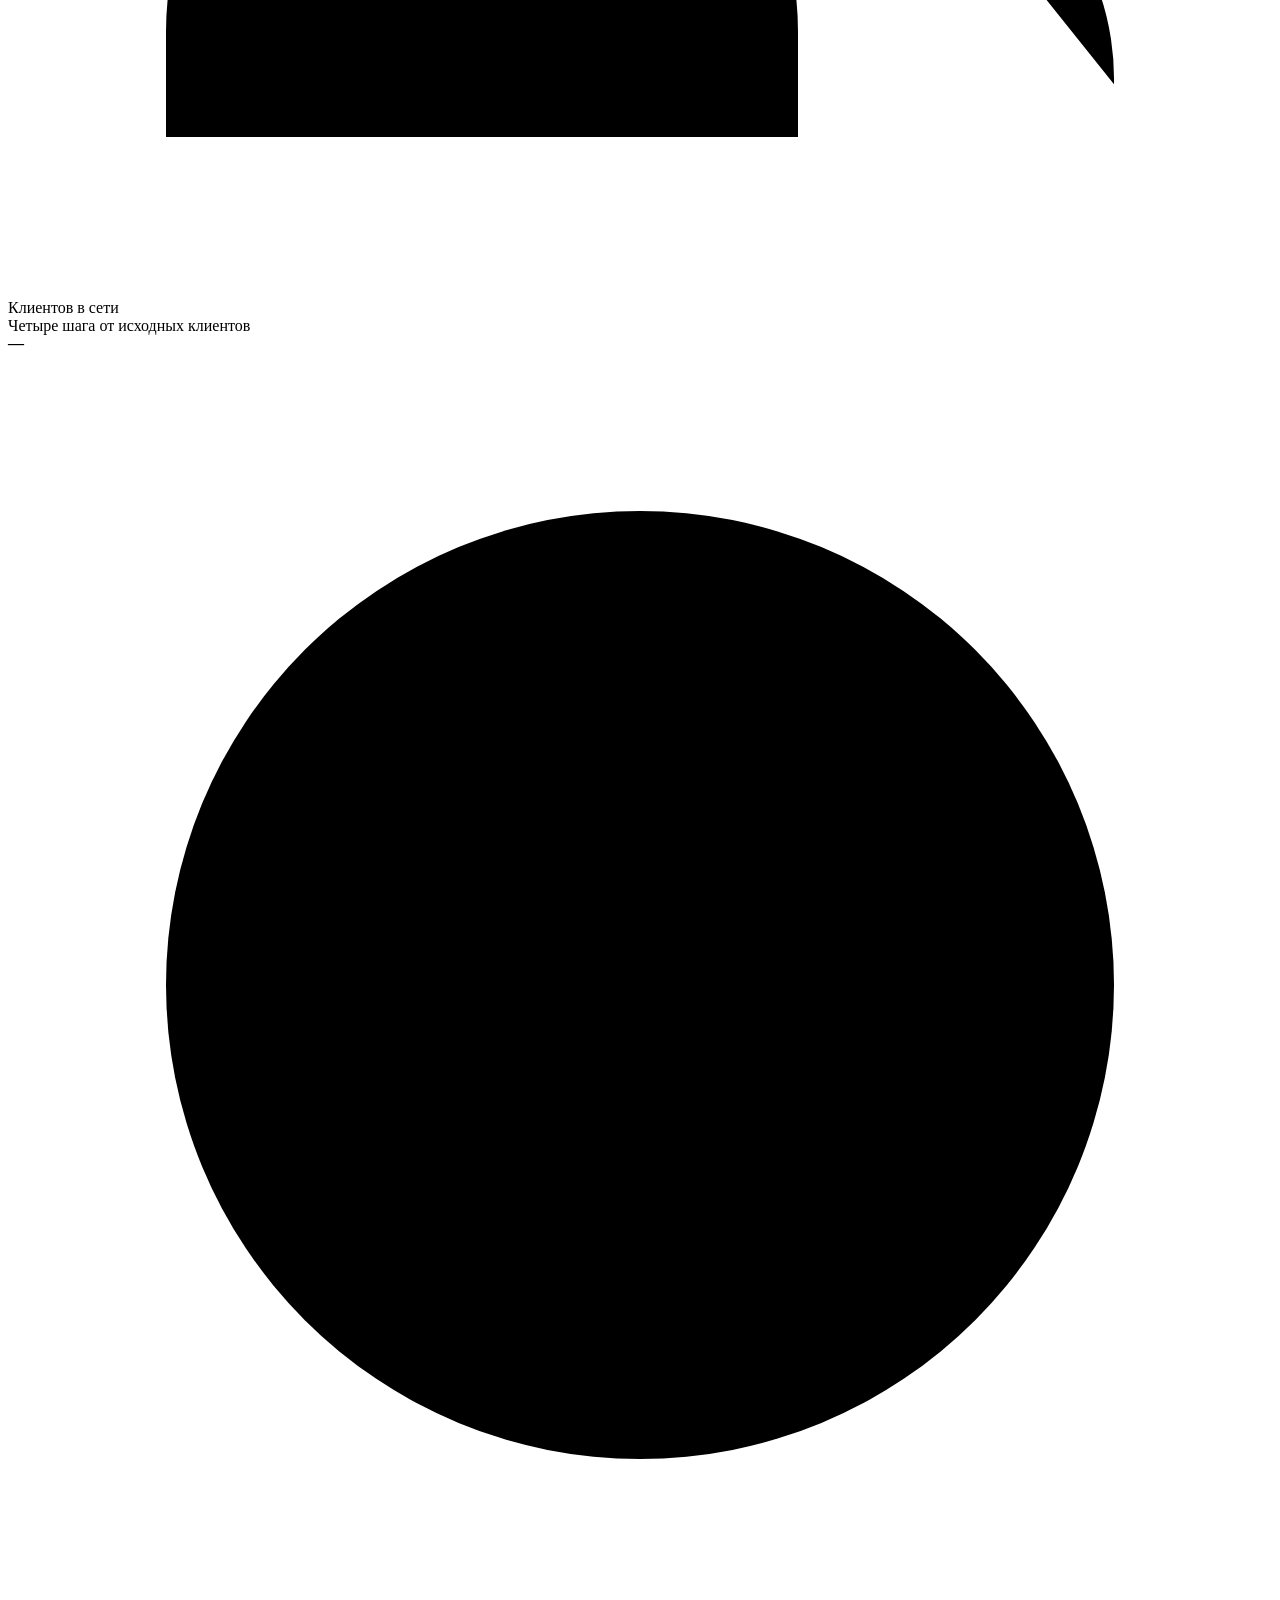
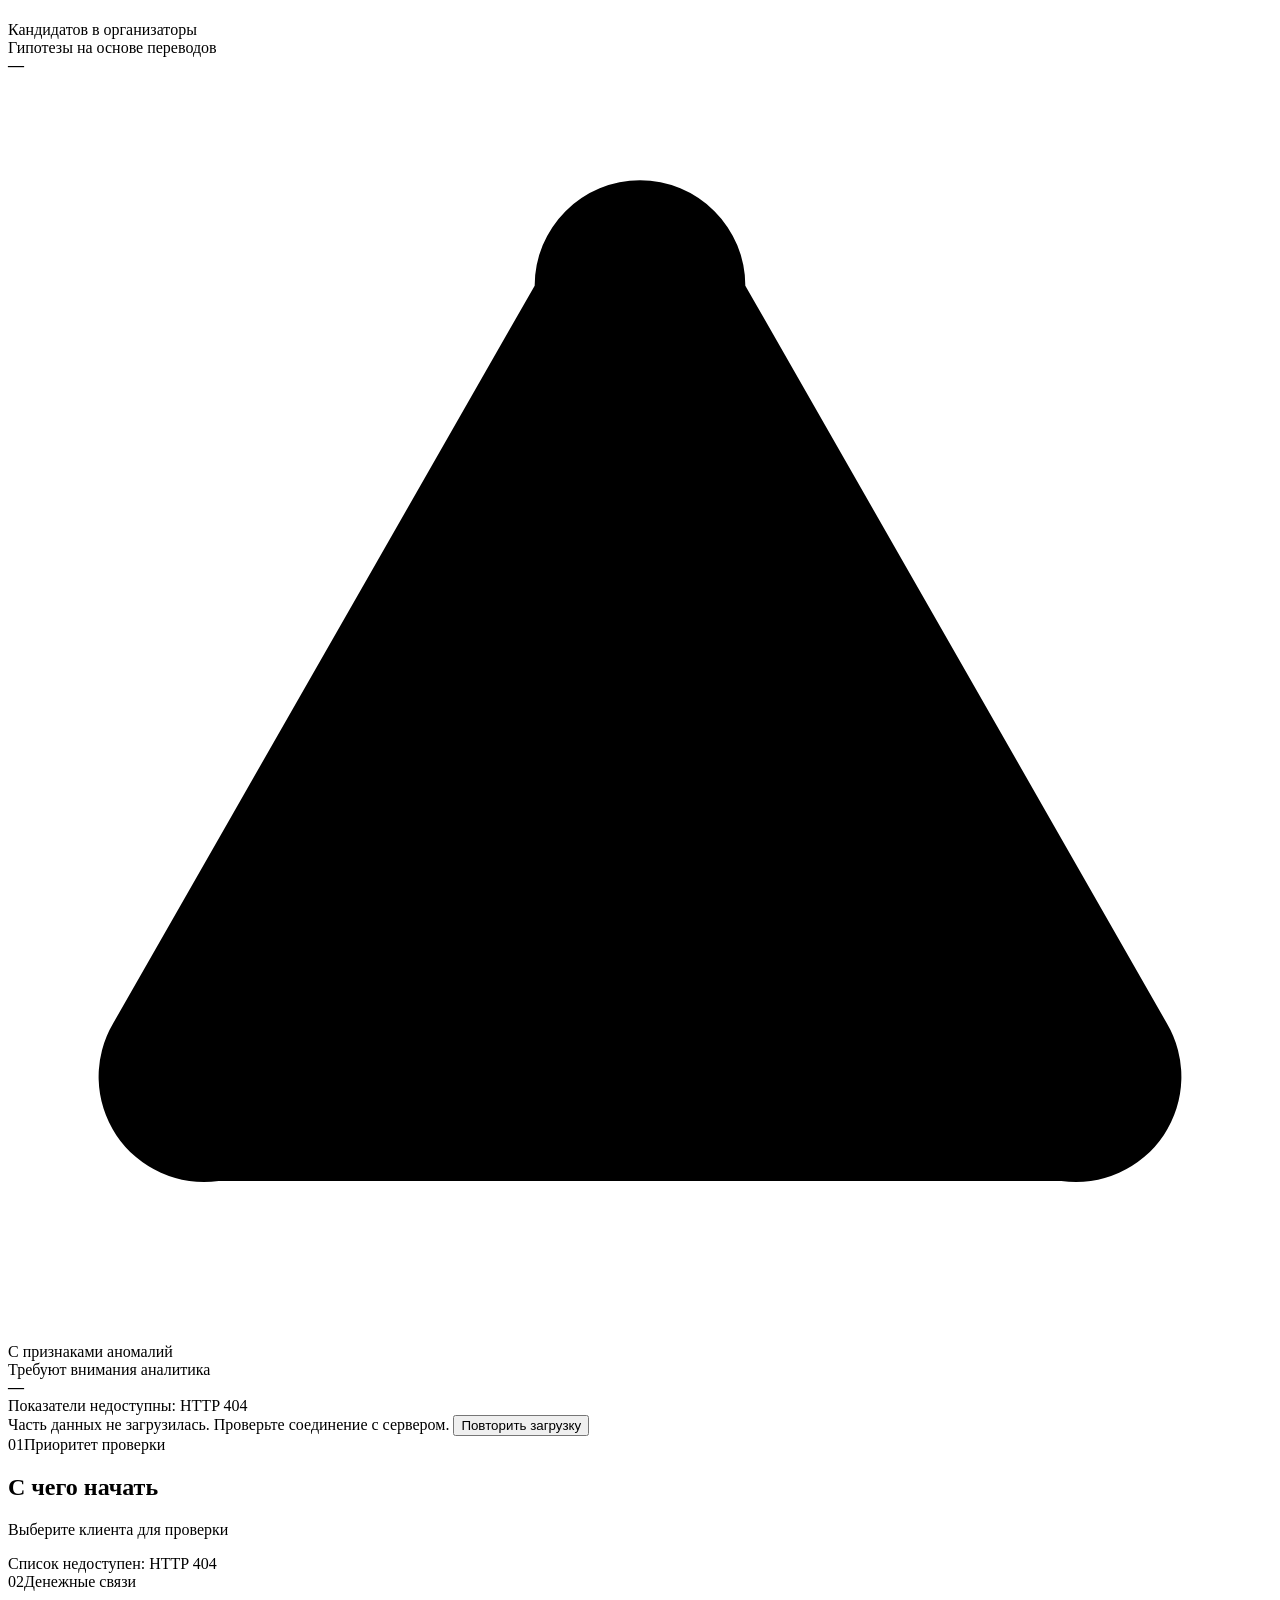
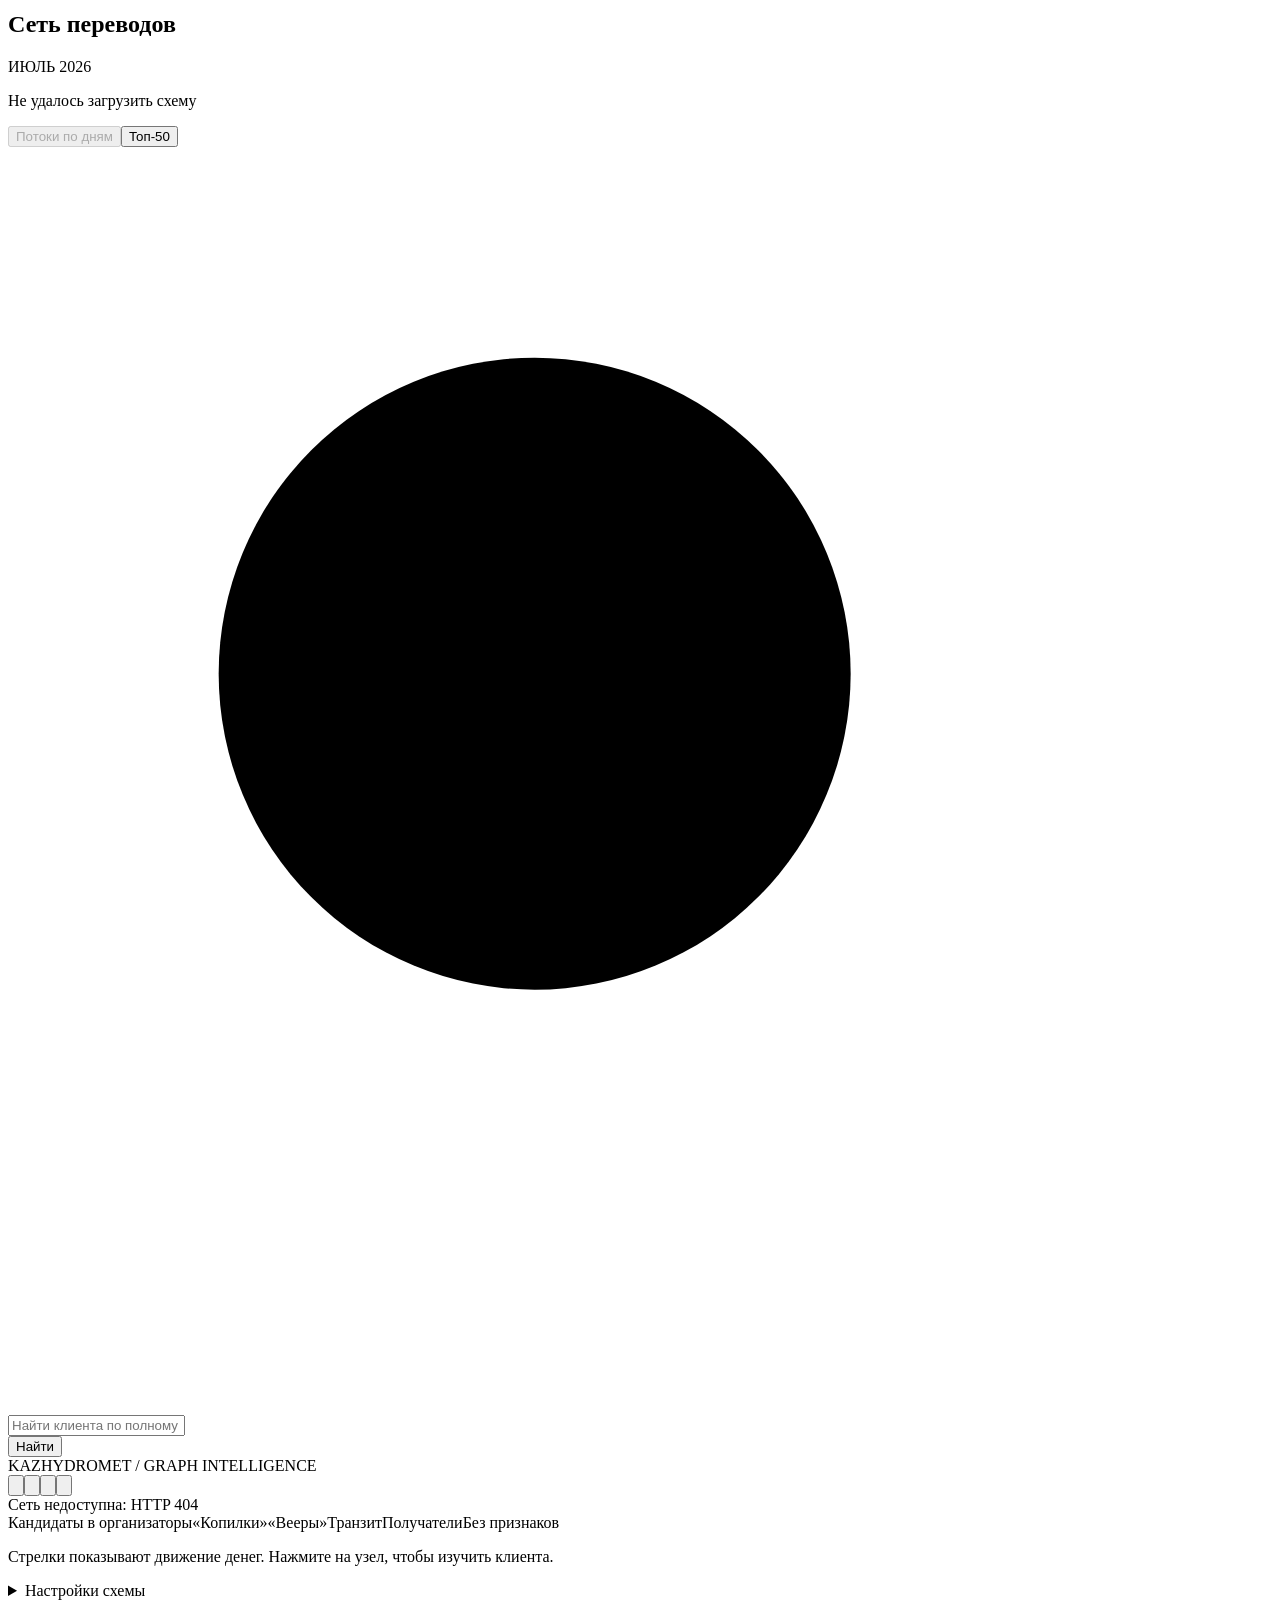
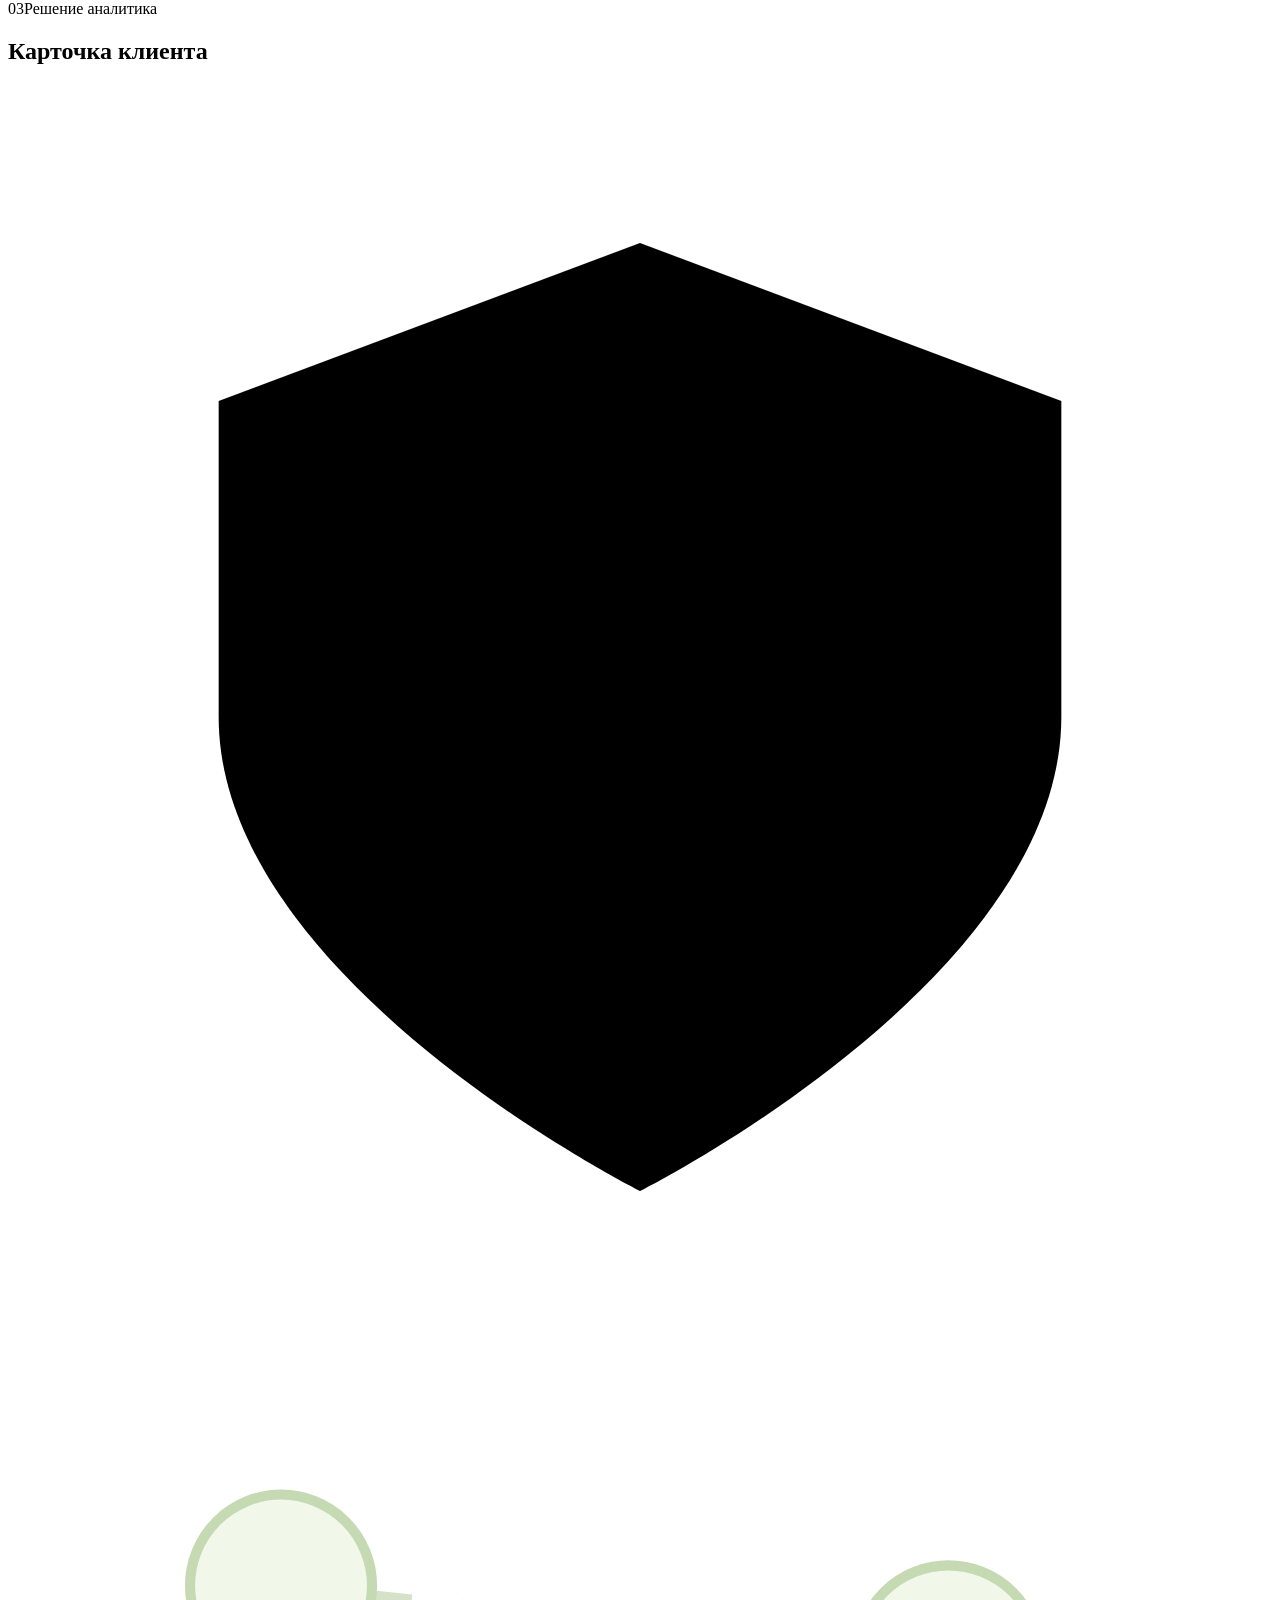
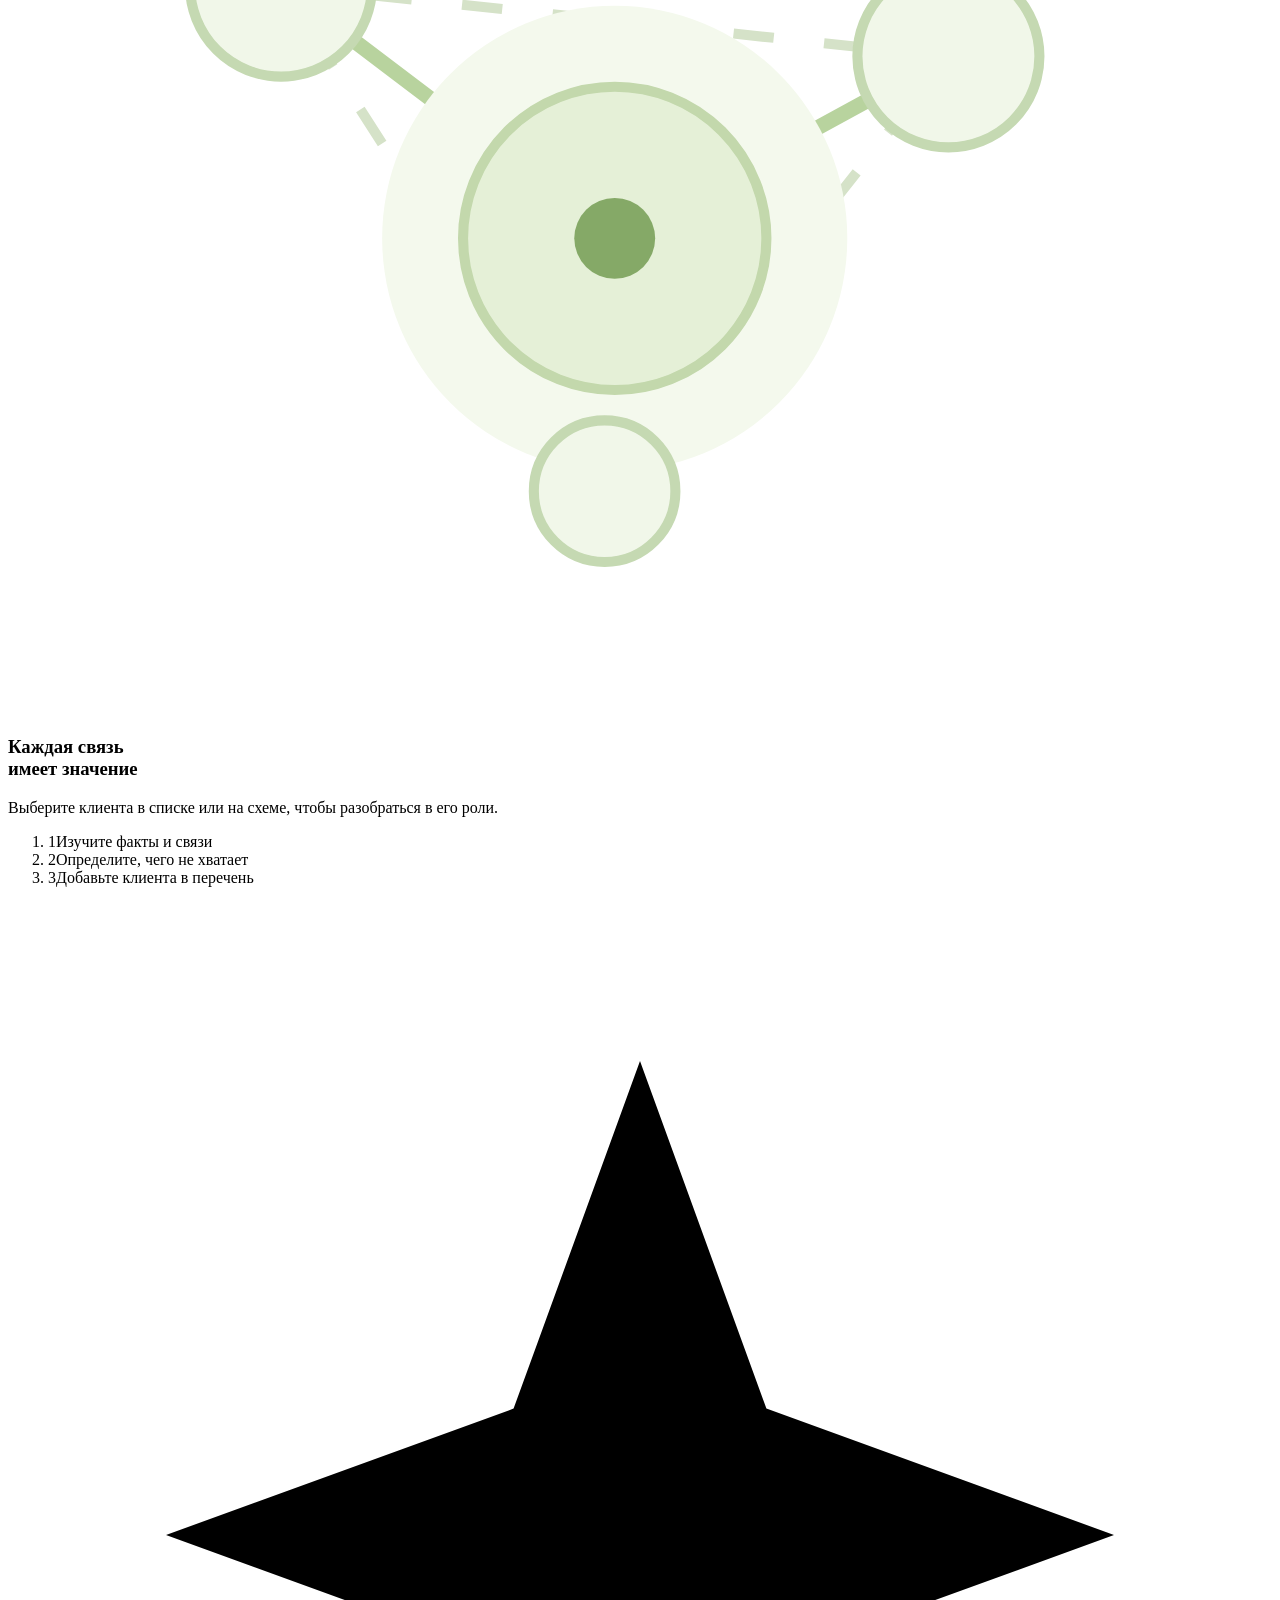
==== commit f4723cdb: "Add contextual AI, printable reports and reproducible verification" ====
--- a/web/index.html
+++ b/web/index.html
@@ -7,6 +7,11 @@
 <script src="/vendor/tailwind.js"></script><script src="/vendor/vis-network.min.js"></script>
 <link rel="stylesheet" href="/app.css">
 <link rel="stylesheet" href="/timeline.css">
+<link rel="stylesheet" href="/terminal.css">
+<link rel="stylesheet" href="/flows.css">
+<link rel="stylesheet" href="/coverage.css">
+<link rel="stylesheet" href="/scenarios.css">
+<link rel="stylesheet" href="/report-actions.css">
 </head>
 <body>
 <nav class="rail" aria-label="Основная навигация">
@@ -42,7 +47,7 @@
 <p id="timelineDayNote" class="timeline-day-note"></p><details class="timeline-caveat"><summary>Что показывают эти даты</summary><p id="timelineCaveat"></p></details>
 </section>
 <div class="graph-stage"><div id="network" aria-label="Схема сети с направлением переводов"></div><span class="graph-watermark">KAZHYDROMET / GRAPH INTELLIGENCE</span><div class="graph-toolbar"><button class="icon-button" id="zoomIn" title="Приблизить" aria-label="Приблизить схему"><svg class="icon" viewBox="0 0 24 24" aria-hidden="true"><path d="M12 5v14M5 12h14"/></svg></button><button class="icon-button" id="zoomOut" title="Отдалить" aria-label="Отдалить схему"><svg class="icon" viewBox="0 0 24 24" aria-hidden="true"><path d="M5 12h14"/></svg></button><button class="icon-button" id="fitGraph" title="Показать все узлы" aria-label="Уместить схему"><svg class="icon" viewBox="0 0 24 24" aria-hidden="true"><path d="M8 3H3v5m13-5h5v5M3 16v5h5m13-5v5h-5"/></svg></button><button class="icon-button" id="expandGraph" title="На весь экран" aria-label="Схема на весь экран"><svg class="icon" viewBox="0 0 24 24" aria-hidden="true"><path d="M14 3h7v7M10 21H3v-7m18-11-7 7M3 21l7-7"/></svg></button></div></div>
-<div id="graphStatus" class="status graph-status" role="status">Загружаю связи…</div><div id="legend" class="legend"></div><p class="graph-help">Стрелки показывают движение денег. Нажмите на узел, чтобы изучить клиента.</p><details class="settings"><summary>Настройки схемы</summary><div class="settings-controls"><label>Цвет узлов<select id="colorMode"><option value="role">По роли</option><option value="cluster">По кластеру</option></select></label><label>Кластер<select id="clusterFilter"><option value="">Все</option></select></label><button id="showAll" class="button small-button" aria-pressed="false">Вся сеть</button></div><p class="small">Размер — приоритет, толщина стрелки — сумма. Чёрная рамка — исходный клиент, золотая — возвратные связи, пунктир — обрыв выгрузки.</p></details></section>
+<div id="graphStatus" class="status graph-status" role="status">Загружаю связи…</div><div id="legend" class="legend"></div><p class="graph-help">Стрелки показывают движение денег. Нажмите на узел, чтобы изучить клиента.</p><details class="settings"><summary>Настройки схемы</summary><div class="settings-controls"><label>Цвет узлов<select id="colorMode"><option value="role">По роли</option><option value="cluster">По кластеру</option></select></label><label>Кластер<select id="clusterFilter"><option value="">Все</option></select></label><button id="showAll" class="button small-button" aria-pressed="false">Вся сеть</button></div><p class="small">Размер — приоритет, толщина стрелки — сумма. Белая рамка — исходный клиент, золотая — возвратные связи, пунктир — обрыв выгрузки.</p></details></section>
 <aside class="panel node-panel" aria-labelledby="cardHeading"><div class="node-head"><div><div class="eyebrow"><span class="section-index">03</span>Решение аналитика</div><h2 id="cardHeading">Карточка клиента</h2><div id="nodeStatus" class="status" role="status"></div></div><div class="node-head-symbol"><svg class="icon" viewBox="0 0 24 24" aria-hidden="true"><path d="m12 3 8 3v6c0 5-8 9-8 9s-8-4-8-9V6l8-3Z"/><path d="m8 12 3 3 5-6"/></svg></div></div><div id="nodeCard" class="node-body"><div class="node-empty"><div class="empty-symbol"><svg viewBox="0 0 125 95" fill="none" aria-hidden="true"><path d="m27 23 66 7-34 43-32-50Z" stroke="#d5e2c8" stroke-dasharray="4 5"/><path d="m27 23 33 25 33-18M60 48l-1 25" stroke="#b8d39e" stroke-width="1.5"/><circle cx="60" cy="48" r="23" fill="#f4f9ed"/><circle cx="60" cy="48" r="15" fill="#e5f0d7" stroke="#c3d8ac"/><circle cx="27" cy="23" r="9" fill="#f1f7e9" stroke="#c5d9b2"/><circle cx="93" cy="30" r="9" fill="#f1f7e9" stroke="#c5d9b2"/><circle cx="59" cy="73" r="7" fill="#f1f7e9" stroke="#c5d9b2"/><circle cx="60" cy="48" r="4" fill="#85a967"/></svg></div><h3>Каждая связь<br>имеет значение</h3><p>Выберите клиента в списке или на схеме, чтобы разобраться в его роли.</p><ol class="empty-steps"><li><span>1</span>Изучите факты и связи</li><li><span>2</span>Определите, чего не хватает</li><li><span>3</span>Добавьте клиента в перечень</li></ol></div></div><div class="card-actions" id="cardActions" hidden></div></aside>
 </div>
 <section class="panel chat-panel" id="chatPanel" aria-labelledby="chatHeading"><div class="chat-title"><div class="ai-symbol"><svg class="icon" viewBox="0 0 24 24" aria-hidden="true"><path d="m12 3 2.4 6.6L21 12l-6.6 2.4L12 21l-2.4-6.6L3 12l6.6-2.4L12 3ZM20 2v4m-2-2h4"/></svg></div><div><h2 id="chatHeading">Второй взгляд. С опорой на данные.</h2><p class="small">AI-аналитик объяснит связи и покажет, как получил ответ</p></div><span class="ai-label"><i></i>Граф + AI</span></div><div id="hints" class="chat-hints"></div><div id="chatLog" class="chat-log" aria-live="polite"></div><form id="chatForm" class="chat-form"><input id="chatInput" placeholder="Задайте вопрос о клиенте, получателях или пути денег…" aria-label="Вопрос AI-аналитику" autocomplete="off"><button id="chatSend" class="button primary">Спросить <svg class="icon" viewBox="0 0 24 24" aria-hidden="true"><path d="M5 12h14m-5-5 5 5-5 5"/></svg></button></form><div id="chatContext" class="chat-context" hidden></div><div id="chatStatus" class="status" role="status"></div></section>
@@ -76,8 +81,28 @@
  {label:'Объясни роль клиента',question:()=>(state.selected||state.topRows[0]?.gid)?'Объясни роль клиента '+(state.selected||state.topRows[0].gid)+' простыми словами. Какие факты и чего не хватает?':'Какие правила используются для назначения ролей?'},
  {label:'Найди общих получателей',question:()=>state.topRows.length>=2?'Кто собирает деньги с этих клиентов: '+state.topRows.slice(0,5).map(r=>r.gid).join(', ')+'?':'Кто собирает деньги сразу от нескольких известных следствию клиентов?'}
 ];
-async function getJSON(url,options){const response=await fetch(url,options);if(!response.ok){let detail='';try{const payload=await response.json();detail=typeof payload.detail==='string'?payload.detail:'';}catch(_){}throw new Error(detail||'HTTP '+response.status);}return response.json();}
+const failedLoads=new Set();
+const dataURLs=new Set(['/api/overview','/api/top?n=50','/api/graph','/api/clusters','/api/health']);
+function updateRecovery(){
+ let box=$('#dataRecovery');
+ if(!box){box=document.createElement('div');box.id='dataRecovery';box.className='status error';box.setAttribute('role','status');box.innerHTML='<span>Часть данных не загрузилась. Проверьте соединение с сервером. </span><button class="button small" type="button">Повторить загрузку</button>';$('#overviewStatus').after(box);box.querySelector('button').addEventListener('click',reloadData);}
+ box.hidden=failedLoads.size===0;
+}
+async function getJSON(url,options={}){
+ const controller=new AbortController();
+ const timeout=setTimeout(()=>controller.abort(),url==='/api/recompute'?320000:url==='/api/chat'?35000:15000);
+ const signal=options.signal?AbortSignal.any([controller.signal,options.signal]):controller.signal;
+ try{const response=await fetch(url,{...options,signal});if(!response.ok){let detail='';try{const payload=await response.json();detail=typeof payload.detail==='string'?payload.detail:'';}catch(_){}throw new Error(detail||'HTTP '+response.status);}const data=await response.json();if(dataURLs.has(url)){failedLoads.delete(url);updateRecovery();}return data;}
+ catch(e){if(dataURLs.has(url)){failedLoads.add(url);updateRecovery();}throw controller.signal.aborted?new Error('Сервер не ответил вовремя. Повторите запрос.'):e;}
+ finally{clearTimeout(timeout);}
+}
+async function reloadData(){
+ const button=$('#dataRecovery button');if(button){button.disabled=true;button.textContent='Загружаю…';}
+ await Promise.allSettled([loadOverview(),loadTop(),loadGraph(),loadClusters(),loadHealth()]);
+ if(button){button.disabled=false;button.textContent='Повторить загрузку';}window.dispatchEvent(new Event('aml:ready'));
+}
 async function loadOverview(){status('overviewStatus','Загружаю показатели…');try{const d=await getJSON('/api/overview');$('#kpiNodes').textContent=fmt(d.nodes);$('#kpiCoordinators').textContent=fmt(d.roles?.coordinator);$('#kpiAnomalies').textContent=fmt(d.anomalies);$('#introLine').textContent=fmt(d.seeds)+' известный клиент → '+fmt(d.nodes)+' связанных. Ниже — кого проверить первым и почему';status('overviewStatus','');}catch(e){status('overviewStatus','Показатели недоступны: '+e.message,true);}}
+async function loadHealth(){try{const h=await getJSON('/api/health');const label=$('.ai-label');label.textContent=h.live?'AI · '+(h.provider==='nvidia'?'NVIDIA':'OpenAI'):'Ответы по графу';label.title=h.live?'Ответы через серверный AI; доступность проверяется при запросе':'Локальные ответы по рассчитанным данным';if(h.public_demo){$('#recompute').disabled=true;$('#recompute').textContent='Выгрузка июля 2026';$('#recompute').title='Пересчёт выполняется при запуске сервера';$('.connection').textContent='Общее демо';}}catch(e){$('.ai-label').textContent='Статус AI недоступен';}}
 function renderTop(){const rows=state.topRows.slice(0,state.visibleTop);$('#topList').innerHTML=rows.map(r=>'<button class="top-row'+(r.gid===state.selected?' active':'')+'" data-gid="'+esc(r.gid)+'"><span class="row-line"><span class="rank">'+esc(r.rank)+'</span><span class="short-gid" title="'+esc(r.gid)+'">'+esc(shortGid(r.gid))+'</span>'+(window.reviewList?.has(r.gid)?'<span class="row-selected" title="В перечне на проверку">✓</span>':'')+'</span><span class="row-role" style="color:'+role(r.role).color+'">'+esc(role(r.role).name)+'</span><span class="row-plain">'+esc(r.plain||'Откройте карточку для объяснения роли')+'</span></button>').join('');$('#showMore').hidden=state.visibleTop>=state.topRows.length;status('topStatus',rows.length?'Показано '+rows.length+' из '+state.topRows.length+' приоритетных клиентов':'Список пока пуст. Выполните пересчёт.');}
 async function loadTop(){status('topStatus','Загружаю список…');try{state.topRows=(await getJSON('/api/top?n=50')).map(r=>({...r,gid:String(r.gid)}));state.visibleTop=10;renderTop();}catch(e){status('topStatus','Список недоступен: '+e.message,true);}}
 function clusterColor(id){return 'hsl('+((Number(id)*137.508)%360)+', 48%, 45%)';}
@@ -86,14 +111,14 @@
   ? '<span>Цвет — кластер; роль — в карточке клиента.</span>'
   : Object.values(ROLE).map(r=>'<span><i class="dot" style="background:'+r.color+'"></i>'+esc(r.legend)+'</span>').join('');
 }
-function graphNode(n){const c=$('#colorMode').value==='cluster'?clusterColor(n.cluster):role(n.role).color;return{id:n.id,label:n.id===state.selected?shortGid(n.id):undefined,title:esc(n.id)+' · '+esc(role(n.role).name)+'<br>'+esc(n.plain||''),color:{background:c,border:n.is_seed?'#21303c':n.in_core?'#d8ac48':c,highlight:{background:c,border:'#172b3a'}},font:{color:'#243d49',size:14,face:'Segoe UI',background:'rgba(255,255,255,.88)'},size:7+15*Number(n.priority||0),borderWidth:n.is_seed||n.in_core?3:1,shape:'dot',shapeProperties:{borderDashes:n.truncated?[5,4]:false}};}
-function graphEdge(e){return{id:e.from+'→'+e.to,from:e.from,to:e.to,arrows:{to:{enabled:true,scaleFactor:.65}},width:Math.max(.7,Math.log10(Math.max(1,Number(e.sum_kzt||0)))-3.3),color:{color:'#9dab8d',highlight:'#176c53',opacity:.55},title:money(e.sum_kzt)+' · '+fmt(e.n_tx)+' переводов',smooth:{type:'continuous'}};}
+function graphNode(n){const c=$('#colorMode').value==='cluster'?clusterColor(n.cluster):role(n.role).color;return{id:n.id,label:n.id===state.selected?shortGid(n.id):undefined,title:esc(n.id)+' · '+esc(role(n.role).name)+'<br>'+esc(n.plain||''),color:{background:c,border:n.is_seed?'#ffffff':n.in_core?'#f2c96e':c,highlight:{background:c,border:'#f3f9fc'}},font:{color:'#e6f1f7',size:14,face:'Segoe UI',background:'rgba(16,31,44,.92)'},size:7+15*Number(n.priority||0),borderWidth:n.is_seed||n.in_core?3:1,shape:'dot',shapeProperties:{borderDashes:n.truncated?[5,4]:false}};}
+function graphEdge(e){return{id:e.from+'→'+e.to,from:e.from,to:e.to,arrows:{to:{enabled:true,scaleFactor:.65}},width:Math.max(.7,Math.log10(Math.max(1,Number(e.sum_kzt||0)))-3.3),color:{color:'#7896a9',highlight:'#6de2bc',opacity:.6},title:money(e.sum_kzt)+' · '+fmt(e.n_tx)+' переводов',smooth:{type:'continuous'}};}
 function renderGraph(ids,view){
  if(!state.graph)return;state.view=view;state.graphReady=false;
  for(const [buttonId,mode] of [['showTop','top'],['showAll','all']]){$('#'+buttonId).classList.toggle('active',view===mode);$('#'+buttonId).setAttribute('aria-pressed',String(view===mode));}
  const selected=new Set(ids),nodes=state.graph.nodes.filter(n=>selected.has(n.id)),edges=state.graph.edges.filter(e=>selected.has(e.from)&&selected.has(e.to));
  if(state.network)state.network.destroy();if(!window.vis?.Network){status('graphStatus','Не загрузилась локальная библиотека схемы.',true);return;}
- const network=new vis.Network($('#network'),{nodes:nodes.map(graphNode),edges:edges.map(graphEdge)},{autoResize:true,interaction:{hover:true,keyboard:true},layout:{improvedLayout:false,randomSeed:42},nodes:{chosen:true},edges:{selectionWidth:2},physics:{enabled:true,solver:'forceAtlas2Based',forceAtlas2Based:{gravitationalConstant:-45,springLength:95,springConstant:.04},stabilization:{enabled:true,iterations:250}}});
+ const network=new vis.Network($('#network'),{nodes:nodes.map(graphNode),edges:edges.map(graphEdge)},{autoResize:true,interaction:{hover:true,keyboard:{enabled:true,bindToWindow:false}},layout:{improvedLayout:false,randomSeed:42},nodes:{chosen:true},edges:{selectionWidth:2},physics:{enabled:true,solver:'forceAtlas2Based',forceAtlas2Based:{gravitationalConstant:-45,springLength:95,springConstant:.04},stabilization:{enabled:true,iterations:250}}});
  state.network=network;network.on('click',params=>{if(params.nodes.length)openNode(String(params.nodes[0]));});
  network.once('stabilizationIterationsDone',()=>{if(state.network!==network)return;network.setOptions({physics:false});if(state.selected&&selected.has(state.selected))network.selectNodes([state.selected]);network.fit({animation:false,padding:32});status('graphStatus',view==='neighborhood'?'Прямые связи выбранного клиента':view==='cluster'?'Кластер '+state.cluster:view==='all'?'Вся сеть · расположение зафиксировано':'50 клиентов с наибольшим приоритетом');state.graphReady=true;window.dispatchEvent(new CustomEvent('aml:graph-ready',{detail:{view}}));});
  $('#graphCount').textContent=fmt(nodes.length)+' клиентов · '+fmt(edges.length)+' связей';status('graphStatus',nodes.length?'Располагаю клиентов на схеме…':'Нет клиентов для отображения');window.dispatchEvent(new CustomEvent('aml:graph',{detail:{view}}));
@@ -130,23 +155,24 @@
  state.chatContext=d.gid;
 
 }
-async function openNode(id,record=true){id=String(id);if(!/^\d{18}$/.test(id))return;state.selected=id;state.chatContext='';$('#chatContext').hidden=true;$('#searchGid').value=id;document.querySelectorAll('.top-row').forEach(el=>el.classList.toggle('active',el.dataset.gid===id));if(record&&location.hash!=='#'+id)history.pushState(null,'','#'+id);$('#cardActions').hidden=true;status('nodeStatus','Загружаю карточку…');$('#nodeCard').innerHTML='<p class="small">Проверяю роль и связи клиента…</p>';if(state.graph){if(state.nodeMap.has(id))showNeighborhood(id);else showTop();}try{const d=await getJSON('/api/node/'+encodeURIComponent(id));if(state.selected!==id)return;if(d.error)throw new Error(d.error);renderCard(d);status('nodeStatus','');if(record&&matchMedia('(max-width:1120px)').matches)$('.node-panel').scrollIntoView({behavior:matchMedia('(prefers-reduced-motion: reduce)').matches?'instant':'smooth',block:'start'});}catch(e){if(state.selected===id){$('#nodeCard').innerHTML='<p class="small">Проверьте 18 цифр gid или выберите клиента из списка.</p>';status('nodeStatus','Клиент не найден или карточка недоступна: '+e.message,true);}}}
+async function openNode(id,record=true){id=String(id);if(!/^\d{18}$/.test(id))return;state.selected=id;window.dispatchEvent(new CustomEvent('aml:node-loading',{detail:{gid:id}}));state.chatContext='';$('#chatContext').hidden=true;$('#searchGid').value=id;document.querySelectorAll('.top-row').forEach(el=>el.classList.toggle('active',el.dataset.gid===id));if(record&&location.hash!=='#'+id)history.pushState(null,'','#'+id);$('#cardActions').hidden=true;status('nodeStatus','Загружаю карточку…');$('#nodeCard').innerHTML='<p class="small">Проверяю роль и связи клиента…</p>';if(state.graph){if(state.nodeMap.has(id))showNeighborhood(id);else showTop();}try{const d=await getJSON('/api/node/'+encodeURIComponent(id));if(state.selected!==id)return;if(d.error)throw new Error(d.error);renderCard(d);status('nodeStatus','');if(record&&matchMedia('(max-width:1120px)').matches)$('.node-panel').scrollIntoView({behavior:matchMedia('(prefers-reduced-motion: reduce)').matches?'instant':'smooth',block:'start'});}catch(e){if(state.selected===id){window.dispatchEvent(new CustomEvent('aml:node-error',{detail:{gid:id}}));$('#nodeCard').innerHTML='<p class="small">Проверьте 18 цифр gid или выберите клиента из списка.</p>';status('nodeStatus','Клиент не найден или карточка недоступна: '+e.message,true);}}}
 function linkedReply(reply){return esc(reply).replace(/(^|[^\d])(\d{18})(?!\d)/g,(match,prefix,gid)=>prefix+'<button class="gid-button" data-gid="'+gid+'">'+gid+'</button>');}
 function appendChat(kind,content){const el=document.createElement('div');el.className='chat-line '+kind;el.innerHTML=content;$('#chatLog').append(el);$('#chatLog').scrollTop=$('#chatLog').scrollHeight;return el;}
 async function sendChat(question, useContext=true){
  if(!question||state.chatBusy)return;
- // Explicit identifiers and network-wide questions take precedence over the open card.
- const context=useContext&&state.chatContext&&!/\d{18}/.test(question)&&!/кого|топ|приоритет|обзор|всей сети|всей сети|общая сеть/i.test(question)?state.chatContext:'';
- const content=context?'Выбранный клиент: '+context+'\nВопрос аналитика: '+question:question;
+ // Context is separate data; explicit identifiers/dates in the question have precedence.
+ const context={review_gids:window.reviewList?.read()||[]};
+ if(useContext&&state.chatContext){context.selected_gid=state.chatContext;if(window.moneyTimeline?.active&&window.moneyTimeline.day?.date)context.selected_date=window.moneyTimeline.day.date;}
+ const content=question;
  const messages=[...state.chatMessages.slice(-18),{role:'user',content}];
  state.chatBusy=true;$('#chatSend').disabled=true;
  document.querySelectorAll('.hint').forEach(b=>b.disabled=true);
- appendChat('user',esc(question)+(context?'<div class="small">Клиент '+esc(context)+'</div>':''));
+ appendChat('user',esc(question)+(context.selected_gid?'<div class="small">Контекст: '+esc(context.selected_gid)+(context.selected_date?' · '+esc(context.selected_date.split('-').reverse().join('.')):'')+'</div>':''));
  const answer=appendChat('assistant','Агент изучает данные…');
  answer.classList.add('pending');
  status('chatStatus','Проверяю факты в графе. Ответ может занять несколько секунд.');
  try{
-  const d=await getJSON('/api/chat',{method:'POST',headers:{'Content-Type':'application/json'},body:JSON.stringify({messages})});
+  const d=await getJSON('/api/chat',{method:'POST',headers:{'Content-Type':'application/json'},body:JSON.stringify({messages,context})});
   state.chatMessages.push({role:'user',content},{role:'assistant',content:d.reply||'Ответ пуст.'});
   state.chatMessages=state.chatMessages.slice(-18);
   const trace=Array.isArray(d.trace)?d.trace:[];
@@ -187,9 +213,14 @@
 renderLegend();
 $('#hints').innerHTML=hints.map((h,i)=>'<button class="hint" data-hint="'+i+'">'+esc(h.label)+'</button>').join('');
 $('#hints').addEventListener('click',e=>{const b=e.target.closest('[data-hint]');if(b)sendChat(hints[Number(b.dataset.hint)].question(),false);});
-Promise.allSettled([loadOverview(),loadTop(),loadGraph(),loadClusters()]).then(()=>window.dispatchEvent(new Event('aml:ready')));
+reloadData();
 </script>
 <script src="/review-list.js"></script>
 <script src="/timeline.js"></script>
+<script src="/flows.js"></script>
+<script src="/coverage.js"></script>
+<script src="/scenarios.js"></script>
+<script src="/report-actions.js"></script>
+<script src="/chat-context.js"></script>
 </body>
 </html>
